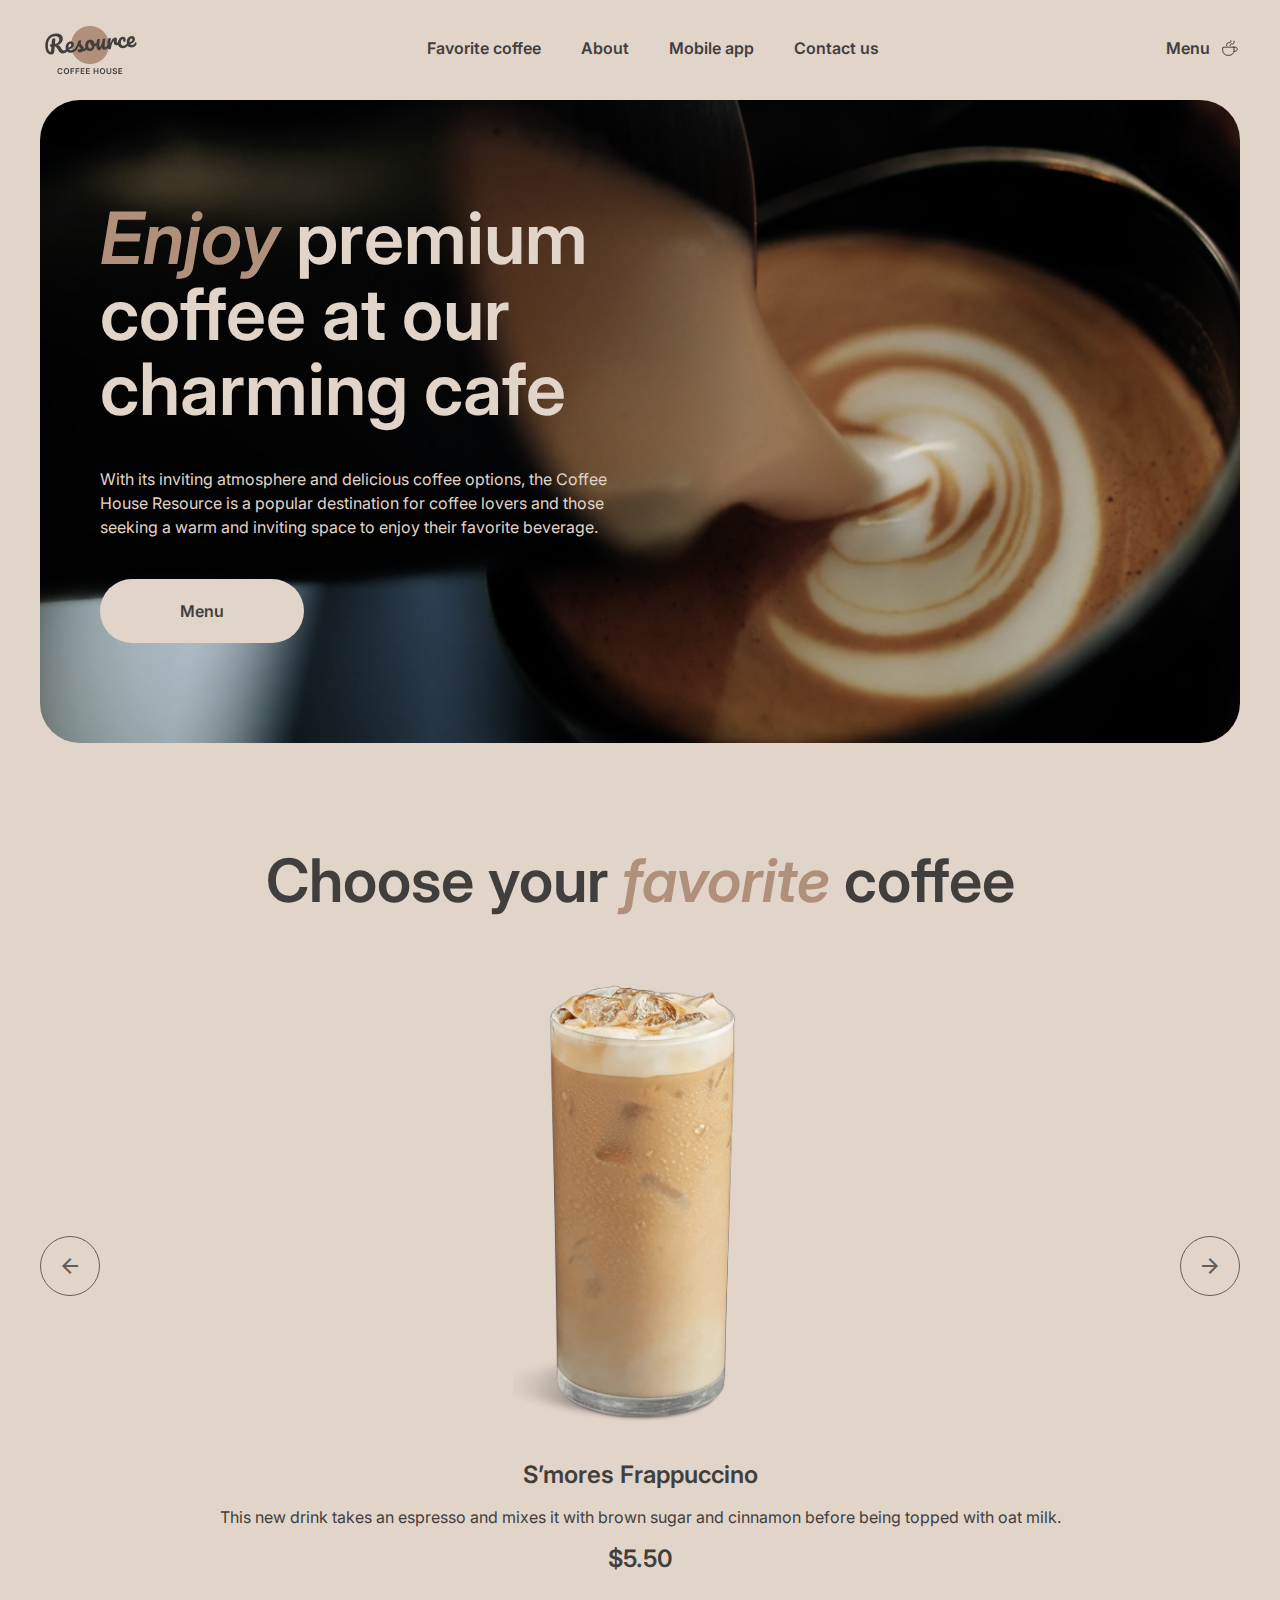
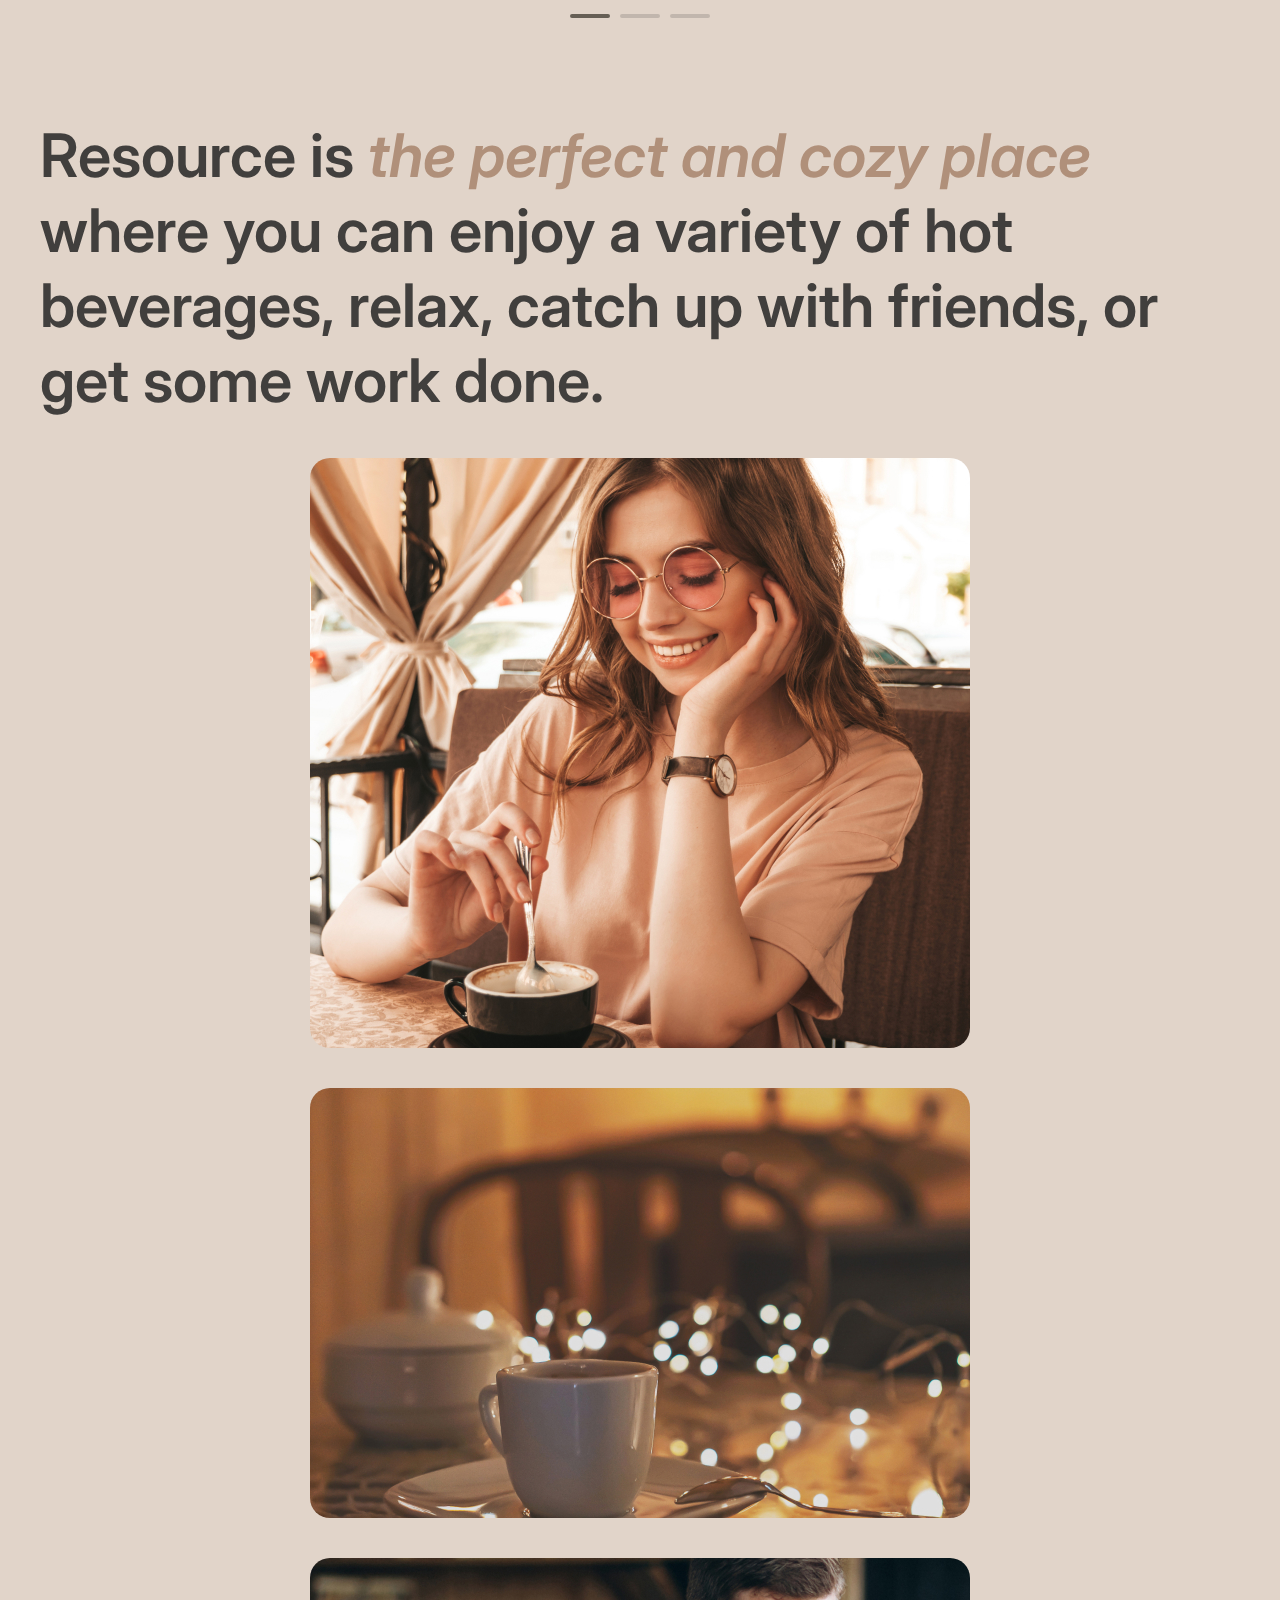
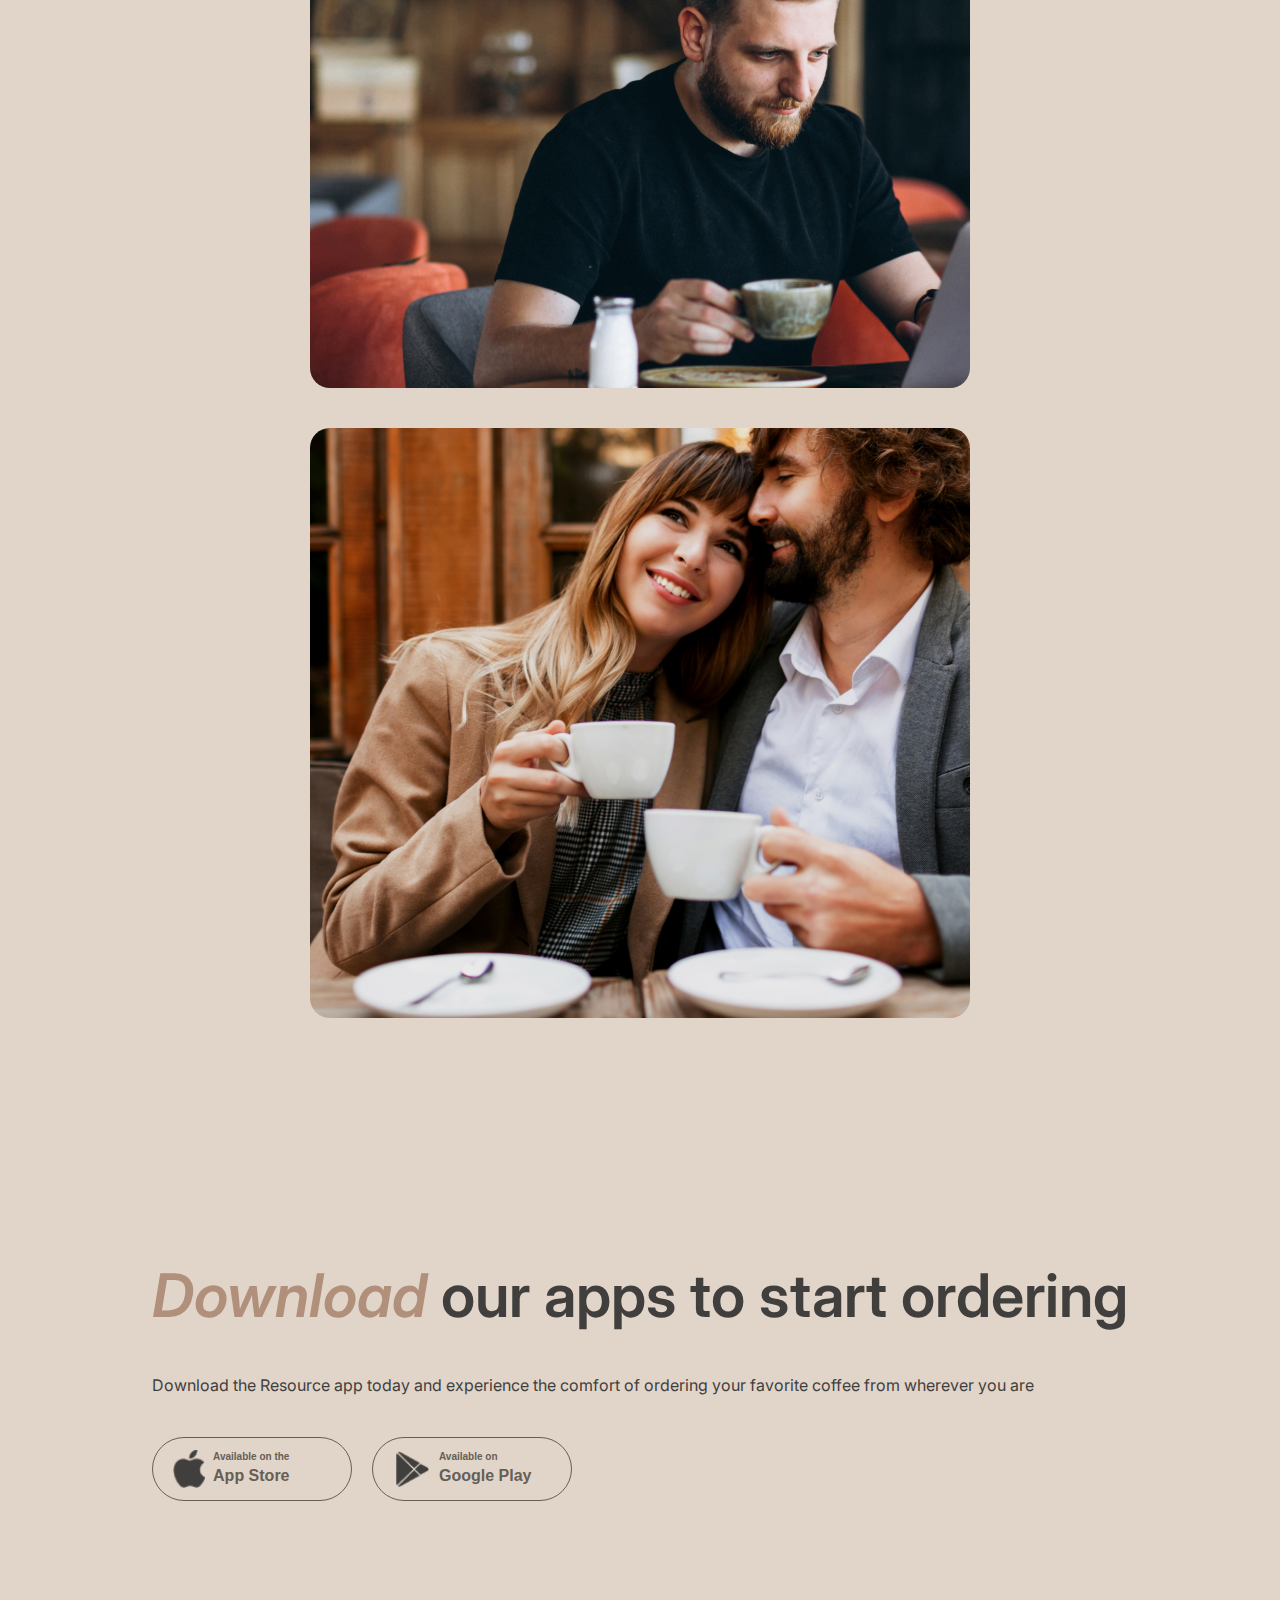
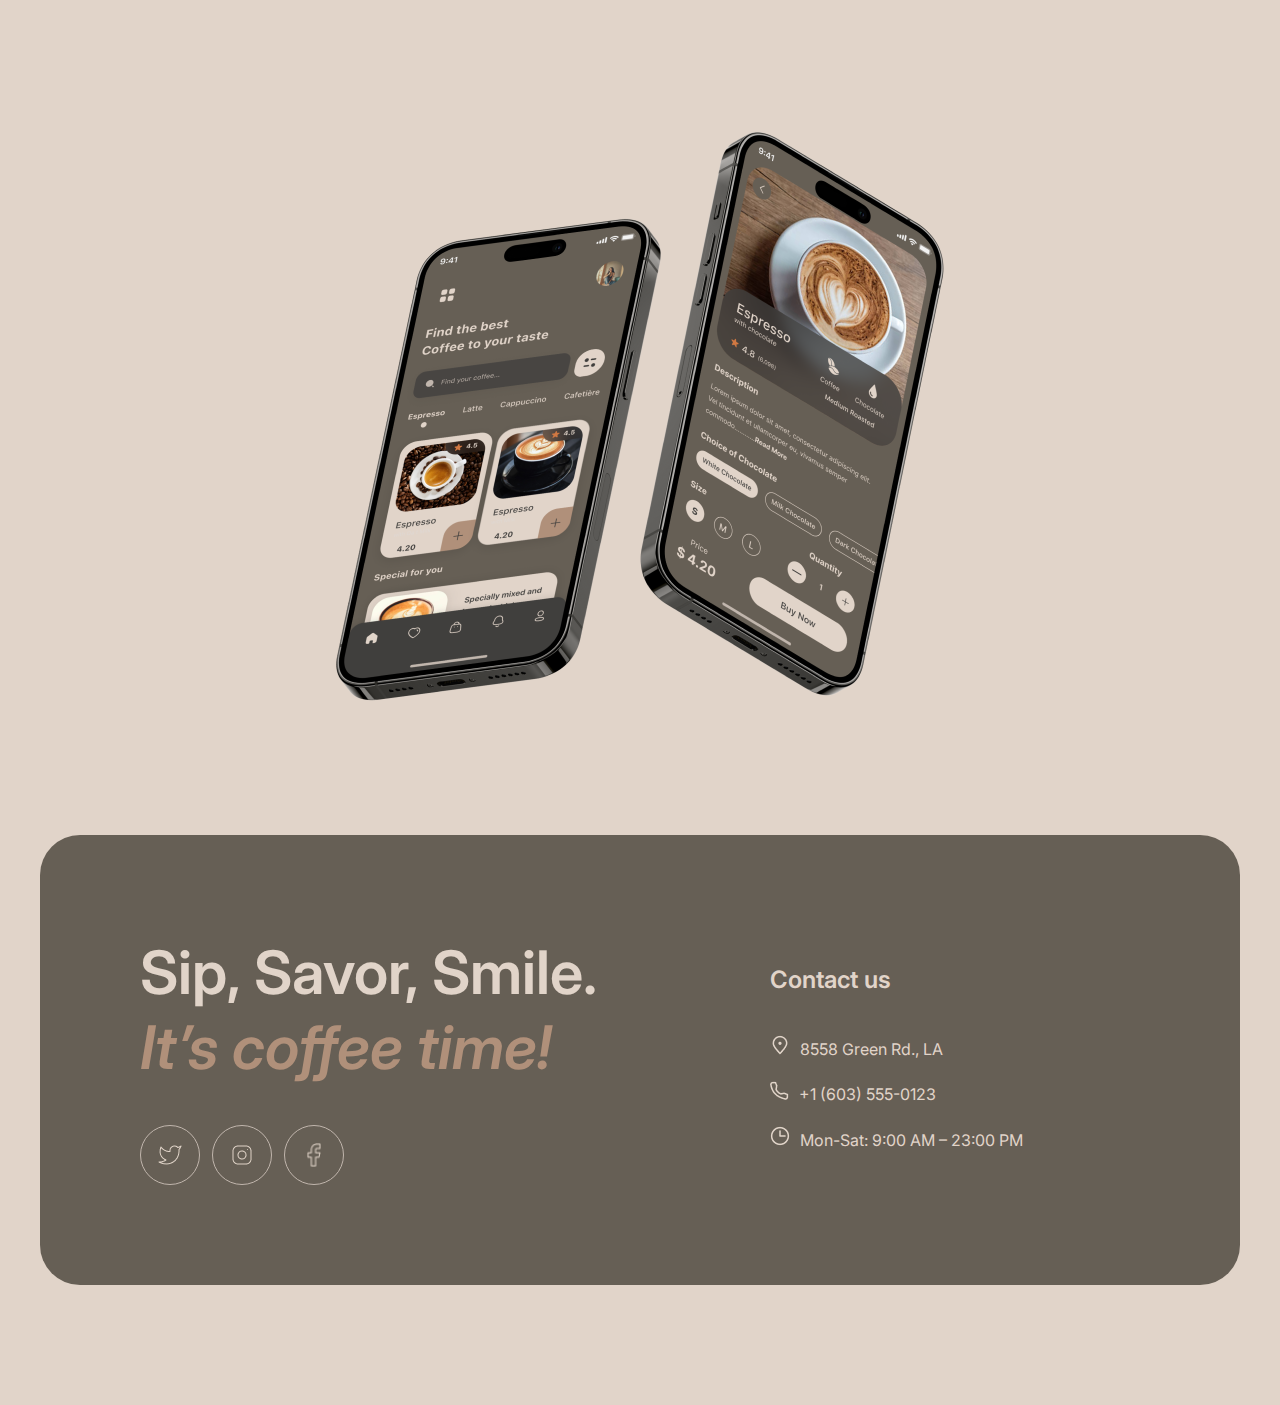
==== coffee-house/index.html @ c2272831 "refactor: structure refactored" ====
<!DOCTYPE html>
<html lang="en">
  <head>
    <meta charset="utf-8" />
    <meta content="width=device-width, initial-scale=1.0" name="viewport" />
    <meta content="IE=edge" http-equiv="X-UA-Compatible" />

    <title>Coffee House</title>
    <meta name="Coffee House" content="Coffee House" />
    <link rel="preconnect" href="https://fonts.googleapis.com" />
    <link rel="preconnect" href="https://fonts.gstatic.com" crossorigin />
    <link
      href="https://fonts.googleapis.com/css2?family=Inter:wght@400;600&display=swap"
      rel="stylesheet"
    />
    <link
      rel="stylesheet"
      href="https://fonts.googleapis.com/css2?family=Material+Symbols+Outlined:opsz,wght,FILL,GRAD@24,400,0,0"
    />

    <link rel="icon" type="image/x-icon" href="favicon.ico" />

    <link href="styles.css" rel="stylesheet" />
  </head>

  <body>
    <div class="container">
      <div class="flex-center nav-bar">
        <h1 class="invisible">Coffee House</h1>
        <a href="index.html">
          <img class="logo" src="assets/icons/logo.png" alt="logo" />
        </a>
        <nav class="flex nav-bar-menu menu-container">
          <ul class="flex-center gap-40 menu-items">
            <li class="menu-item"><a href="#slider">Favorite coffee</a></li>
            <li class="menu-item"><a href="#about">About</a></li>
            <li class="menu-item"><a href="#mobile">Mobile app</a></li>
            <li class="menu-item"><a href="#contact">Contact us</a></li>
          </ul>
          <a href="menu.html" class="burger-menu-link">
            <span class="flex-center gap-10">
              Menu
              <img
                class="icon"
                src="assets/icons/coffee-cup.svg"
                alt="coffee-cup"
              />
            </span>
          </a>
        </nav>
        <img
          class="burger-menu-button"
          src="assets/icons/menu-burger.png"
          alt="burger-menu-pic"
        />
      </div>
      <header>
        <div class="head-banner">
          <img class="banner-img" src="assets/pics/img-hero.jpg" alt="banner" />
          <div class="banner-desc">
            <h2 class="light-color">
              <span class="accent-txt">Enjoy</span> premium coffee at our
              charming cafe
            </h2>
            <p class="medium-txt margin-40 light-color">
              With its inviting atmosphere and delicious coffee options, the
              Coffee House Resource is a popular destination for coffee lovers
              and those seeking a warm and inviting space to enjoy their
              favorite beverage.
            </p>
            <a
              href="menu.html"
              class="button-primary bg-fill-light banner-button"
            >
              <span class="flex-center gap-10">
                Menu
                <img
                  class="icon"
                  src="assets/icons/coffee-cup.svg"
                  alt="coffee-cup"
                />
              </span>
            </a>
          </div>
        </div>
      </header>
      <main class="margin-100">
        <article id="slider" class="slider-container center">
          <h3>Choose your <span class="accent-txt">favorite</span> coffee</h3>
          <div class="flex-center slider margin-40">
            <button class="flex-center slider-button button-secondary">
              <span class="material-symbols-outlined"> arrow_back </span>
            </button>
            <div class="slider-content">
              <img
                class="slider-img"
                src="assets/pics/coffee-slider-1.png"
                alt="pic"
              />
              <h4 class="margin-15">S’mores Frappuccino</h4>
              <p class="medium-txt margin-15">
                This new drink takes an espresso and mixes it with brown sugar
                and cinnamon before being topped with oat milk.
              </p>
              <h4 class="price">$5.50</h4>
            </div>
            <button class="flex-center slider-button button-secondary">
              <span class="material-symbols-outlined"> arrow_forward </span>
            </button>
          </div>
          <div class="flex-center slider-controls gap-10">
            <p class="slider-control"></p>
            <p class="slider-control"></p>
            <p class="slider-control"></p>
          </div>
        </article>
        <article id="about" class="about-container margin-100">
          <h3 class="margin-40">
            Resource is
            <span class="accent-txt">the perfect and cozy place</span> where you
            can enjoy a variety of hot beverages, relax, catch up with friends,
            or get some work done.
          </h3>
          <ul class="flex grid-container gap-40">
            <li class="grid-item">
              <img src="assets/pics/about-1.jpg" alt="pic" />
            </li>
            <li class="grid-item">
              <img src="assets/pics/about-2.jpg" alt="pic" />
            </li>
            <li class="grid-item">
              <img src="assets/pics/about-3.jpg" alt="pic" />
            </li>
            <li class="grid-item">
              <img src="assets/pics/about-4.jpg" alt="pic" />
            </li>
          </ul>
        </article>
        <article
          id="mobile"
          class="flex-wrap mobile-presentation margin-100 gap-100"
        >
          <div class="mobile-desc margin-100">
            <h3 class="margin-40">
              <span class="accent-txt">Download</span> our apps to start
              ordering
            </h3>
            <p class="medium-txt margin-40">
              Download the Resource app today and experience the comfort of
              ordering your favorite coffee from wherever you are
            </p>
            <div class="flex store-button-container gap-20">
              <button class="flex store-button button-secondary gap-8">
                <img src="assets/icons/app-icon.png" alt="app-icon" />
                <img
                  class="hover"
                  src="assets/icons/app-icon-hover.png"
                  alt="app-icon"
                />
                <span class="button-desc left">
                  <span class="caption-txt">Available on the</span>
                  <span>App Store</span>
                </span>
              </button>
              <button class="flex store-button button-secondary gap-8">
                <img src="assets/icons/gp-icon.png" alt="gp-icon" />
                <img
                  class="hover"
                  src="assets/icons/gp-icon-hover.png"
                  alt="gp-icon"
                />
                <span class="button-desc left">
                  <span class="caption-txt">Available on</span>
                  <span>Google Play</span>
                </span>
              </button>
            </div>
          </div>
          <div class="mobile-img">
            <img src="assets/pics/mobile-screens.png" alt="mobile-screens" />
          </div>
        </article>
      </main>
      <footer
        class="footer flex-wrap bg-fill-dark light-color margin-100 gap-100"
      >
        <article id="contact" class="contacts-heading">
          <h3 class="light-color">
            Sip, Savor, Smile.
            <span class="accent-txt">It’s coffee time! </span>
          </h3>
          <div class="flex social-button-container margin-40 gap-12">
            <button class="flex-center social-button">
              <img src="assets/icons/tweet.png" alt="tweet-pic" />
              <img
                class="hover"
                src="assets/icons/tweet-hover.png"
                alt="tweet-pic"
              />
            </button>
            <button class="flex-center social-button">
              <img src="assets/icons/instagram.png" alt="inst-pic" />
              <img
                class="hover"
                src="assets/icons/instagram-hover.png"
                alt="inst-pic"
              />
            </button>
            <button class="flex-center social-button">
              <img src="assets/icons/fb.png" alt="fb-pic" />
              <img class="hover" src="assets/icons/fb-hover.png" alt="fb-pic" />
            </button>
          </div>
        </article>
        <div class="contacts-desc">
          <h4 class="margin-30">Contact us</h4>

          <ul class="margin-40">
            <li class="flex margin-20 gap-10">
              <img src="assets/icons/location.png" alt="loc-icon" />
              <a
                class="medium-txt"
                href="https://www.google.com/maps/search/8558+Green+Rd.,+LA"
                target="_blank"
                >8558 Green Rd., LA
              </a>
            </li>

            <li class="flex margin-20 gap-10">
              <img src="assets/icons/path.png" alt="phone-icon" />
              <a class="medium-txt" href="tel:1(603)555-0123"
                >+1 (603) 555-0123
              </a>
            </li>

            <li class="flex margin-20 gap-10">
              <img src="assets/icons/clock.png" alt="clock-icon" />
              <a class="medium-txt">Mon-Sat: 9:00 AM – 23:00 PM </a>
            </li>
          </ul>
        </div>
      </footer>
    </div>
  </body>
</html>
---- coffee-house/styles.css ----
:root {
  /* COLOR VARIABLES */
  --text-dark-color: rgb(65, 63, 61);
  --text-light-color: rgb(225, 212, 201);
  --text-accent-color: rgb(176, 144, 122);

  --bg-body-color: rgb(225, 212, 201);
  --bg-container-color: rgb(102, 95, 85);
  --bg-backdrop-color: rgb(103, 101, 100);

  --border-light-color: rgb(193, 182, 173);
  --border-dark-color: rgb(102, 95, 85);
}

/* FORMAT CLASSES */

.margin-100 {
  margin: 100px 0;
}

.margin-15 {
  margin: 15px 0;
}

.margin-20 {
  margin: 20px 0;
}

.margin-30 {
  margin: 30px 0;
}

.margin-40 {
  margin: 40px 0;
}

.gap-8 {
  gap: 8px;
}

.gap-10 {
  gap: 10px;
}

.gap-12 {
  gap: 12px;
}

.gap-20 {
  gap: 20px;
}

.gap-40 {
  gap: 40px;
}

.gap-100 {
  gap: 100px;
}

.center {
  text-align: center;
  justify-content: center;
}

.left {
  text-align: left;
}

.accent-txt {
  font-style: italic;
  color: var(--text-accent-color);
}

.medium-txt {
  font-size: 16px;
  font-weight: 400;
  line-height: 150%;
}

.caption-txt {
  font-size: 10px;
  font-weight: 600;
  line-height: 140%;
}

.light-color {
  color: var(--text-light-color);
}

.dark-color {
  color: var(--text-dark-color);
}

.bg-fill-light {
  background: var(--bg-body-color);
}

.bg-fill-dark {
  background: var(--bg-container-color);
}

.button-primary {
  padding: 1.25rem 5rem;
  border-radius: 100px;
}

.button-secondary {
  color: var(--border-dark-color);
  border: 1px solid var(--border-dark-color);
  border-radius: 100px;
}

.button-secondary:hover {
  cursor: pointer;
  color: var(--border-light-color);
  background: var(--border-dark-color);
}

.flex {
  display: flex;
}

.flex-center {
  display: flex;
  justify-content: center;
  align-items: center;
}

.flex-wrap {
  display: flex;
  flex-wrap: wrap;
}

.show {
  display: block;
}

.hide {
  display: none;
}

/* GENERAL STYLES */

* {
  box-sizing: border-box;
  padding: 0;
  margin: 0;
}

html,
body {
  width: 100%;
  height: 100vh;
  scroll-behavior: smooth;
}

body {
  font-family: "Inter", sans-serif;
  background: var(--bg-body-color);
  color: var(--text-dark-color);
  margin: 0 auto;
  max-width: 90rem;
}

h1.invisible {
  position: absolute;
  width: 0;
  height: 0;
  visibility: hidden;
}

h2 {
  font-size: 4.5rem;
  font-weight: 600;
  line-height: 105%;
}

h3 {
  font-size: 3.75rem;
  font-weight: 600;
  line-height: 125%;
}

h4 {
  font-size: 1.5rem;
  font-weight: 600;
  line-height: 125%;
}

li {
  display: inline-block;
  list-style: none;
}

a {
  text-decoration: none;
}

button {
  border: none;
  background: transparent;
}

a,
button {
  display: inline-block;
  font-size: 1rem;
  font-weight: 600;
  line-height: 150%;
  color: inherit;
  cursor: pointer;
}

.container {
  padding: 1.25rem 2.5rem;
}

.logo {
  object-fit: cover;
  object-position: 0 5px;
}

.nav-bar {
  position: relative;
  background: var(--bg-body-color);
  height: 55px;
  margin-bottom: 25px;
}

.nav-bar-menu,
.menu-items {
  flex-basis: 74.25rem;
}

.menu-item {
  font-size: 1rem;
  font-weight: 600;
  line-height: 150%;
}

.burger-menu-link {
  font-size: 1rem;
  font-weight: 600;
  line-height: 150%;
}

.burger-menu-button {
  display: none;
}

.nav-bar-menu a:hover,
.burger-menu-link span:hover,
.menu.burger-menu-link span {
  box-shadow: 0px 2px 0px 0px var(--text-dark-color);
}

.footer {
  padding: 6.25rem;
  padding-bottom: 3.75rem;
  border-radius: 40px;
}

.contacts-heading {
  width: 33.125rem;
}

.social-button {
  border: 1px solid var(--border-light-color);
  border-radius: 100px;
  height: 3.75rem;
  width: 3.75rem;
}

.social-button img {
  object-fit: contain;
  width: 1.5rem;
  height: 1.5rem;
}

.social-button:hover {
  background: var(--bg-body-color);
}

.social-button:hover img {
  display: none;
}

.social-button:hover .hover {
  display: block;
}

.contacts-desc li {
  align-items: baseline;
}

.contacts-desc li > a:hover {
  box-shadow: 0px 2px 0px 0px var(--text-light-color);
}

/* HOME */

.head-banner {
  position: relative;
  overflow: hidden;
  border-radius: 40px;
  max-height: 745px;
}

.head-banner .banner-img {
  position: absolute;
  z-index: -1;
  min-width: 100%;
}

.head-banner .banner-desc {
  max-width: 530px;
  margin: 100px;
}

.banner-desc p {
  overflow: hidden;
}

.banner-button {
  position: relative;
}

.icon {
  width: 20px;
  height: 20px;
}

.banner-button .icon {
  display: none;
}

.banner-button:hover .icon {
  position: absolute;
  right: 3.125rem;
  display: block;
}

.slider {
  justify-content: space-between;
}

.slider-control {
  width: 2.5rem;
  border: 2px solid var(--border-light-color);
  border-radius: 100px;
}

.slider-control:first-child {
  border: 2px solid var(--border-dark-color);
}

.slider-img {
  height: 483px;
}

.slider-button {
  height: 3.75rem;
  width: 3.75rem;
  flex-shrink: 0;
}

.arrow-left {
  transform: rotate(180deg);
}

.grid-container {
  flex-flow: row wrap;
  justify-content: center;
}
.grid-container .grid-item {
  border-radius: 20px;
  max-width: 41.25rem;
}
.grid-container .grid-item:nth-child(3n + 1) {
  max-height: 36.875rem;
}
.grid-container .grid-item:not(:nth-child(3n + 1)) {
  max-height: 26.875rem;
}

.grid-item {
  overflow: hidden;
}
.grid-item img {
  width: 100%;
  height: 100%;
  object-fit: cover;
  transform: scale(1.1);
}
.grid-item img:hover {
  object-fit: cover;
  transform: none;
  transition: ease-in-out 0.5s;
}

.mobile-presentation {
  justify-content: center;
}

.mobile-img {
  width: 39.375rem;
}

.mobile-img img {
  max-width: 100%;
  max-height: 100%;
}

.store-button-container {
  flex-wrap: wrap;
  justify-content: flex-start;
}

.store-button {
  padding: 12px 20px;
  height: 64px;
  width: 200px;
}

.hover {
  display: none;
}

.store-button:hover {
  color: var(--border-light-color);
  background: var(--border-dark-color);
}

.store-button:hover img {
  display: none;
}

.store-button:hover img.hover {
  display: block;
}

.button-desc span {
  display: block;
}

/* MENU */

.tab-item {
  padding: 7px;
  padding-right: 18px;
  font-weight: 600;
  border: 1px solid var(--border-light-color);
}

input[type="radio"] {
  position: absolute;
  opacity: 0;
  padding: 8px;
  padding-right: 18px;
  font-weight: 600;
  border: 1px solid var(--border-light-color);
}

.tab-item:focus-within,
input[type="radio"]:checked + label {
  color: var(--border-light-color);
  background: var(--border-dark-color);
}

.tab-item img {
  object-fit: scale-down;
  width: 30px;
  height: 30px;
  border-radius: 100px;
  background: var(--border-light-color);
}

.grid-menu-item {
  position: relative;
  height: 506px;
  width: 310px;
  border-radius: 40px;
  border: 1px solid var(--border-light-color);
}

.grid-menu-container {
  flex-wrap: wrap;
}

.grid-menu-container .grid-item {
  border-radius: 40px;
  height: 310px;
}

.grid-menu-item img {
  height: 100%;
}

.grid-item-desc {
  flex-direction: column;
  padding: 0 20px;
}

.grid-item-desc h3 {
  overflow: hidden;
  text-overflow: ellipsis;
  white-space: nowrap;
}

.grid-menu-item .cut {
  height: 72px;
  overflow: hidden;
}

.bttn-refresh {
  display: none;
}

/* MEDIA QUERIES */

@media screen and (min-width: 1440px) {
  h3.center {
    min-width: 800px;
    margin: 0 auto;
  }

  h4 {
    font-size: 1.5rem;
  }

  .container {
    max-width: 1440px;
  }

  .slider {
    min-height: 640px;
  }

  .slider-content {
    flex-basis: 480px;
  }

  .grid-container {
    flex-flow: column wrap;
    height: 1060px;
  }
  .mobile-presentation {
    justify-content: space-between;
  }

  .mobile-desc {
    max-width: 39.375rem;
    padding-top: 5px;
  }
}

@media screen and (max-width: 1439px) {
  .container {
    max-width: 1439px;
    padding: 20px 40px;
  }

  .head-banner .banner-desc {
    max-width: 530px;
    margin: 100px 60px;
  }
}

@media screen and (max-width: 768px) {
  .container {
    max-width: 768px;
    padding: 20px 40px;
  }

  .burger-menu-button {
    display: block;
  }

  .nav-bar {
    justify-content: space-between;
  }

  .nav-bar-menu {
    background: var(--bg-body-color);
    position: absolute;
    top: 80px;
    padding: 60px 0;
    justify-content: flex-start;
    flex-direction: column;
    min-width: 100%;
    z-index: 3;
    gap: 100px;
  }

  .nav-bar-menu .menu-items {
    gap: 60px;
    flex-basis: content;
    flex-direction: column;
  }

  .menu-items .menu-item a,
  .burger-menu-link {
    font-size: 2rem;
    line-height: 40px;
  }

  .burger-menu-link .icon {
    width: 40px;
    height: 40px;
  }

  .burger-menu-link {
    flex-basis: 20vh;
  }

  .head-banner .banner-img {
    object-position: -285px;
  }

  .banner-button {
    max-width: 200px;
  }

  .banner-button .icon {
    display: block;
  }

  .slider-content {
    max-width: 480px;
  }

  .grid-container {
    max-height: 1220px;
    overflow: hidden;
  }

  .grid-container .grid-item {
    border-radius: 20px;
    min-height: 590px;
    min-width: 100%;
  }

  .grid-menu-container {
    padding: 0 10px;
    max-height: 1052px;
    overflow: hidden;
  }

  .bttn-refresh {
    display: flex;
    margin: 40px auto;
  }

  .mobile-img {
    margin: 0 auto;
  }

  .mobile-img img {
    max-width: 100%;
    max-height: 100%;
  }

  .mobile-presentation {
    justify-content: left;
  }

  .mobile-desc {
    margin: 0 auto;
    width: 100%;
  }

  .mobile-desc h3 {
    margin: 0;
  }

  .footer {
    padding: 100px 60px;
    gap: 25px;
  }

  .contacts-desc ul,
  .contacts-desc ul li:last-child {
    margin-bottom: 0;
  }
}

@media screen and (min-width: 381px) and (max-width: 767px) {
  h2 {
    font-size: calc(42px + (42 - 24) * ((100vw - 381px) / (767 - 381)));
  }

  h3 {
    font-size: calc(32px + (32 - 24) * ((100vw - 381px) / (767 - 381)));
  }

  .container {
    padding: 20px calc(16px + (40 - 16) * ((100vw - 381px) / (767 - 381)));
  }

  .head-banner .banner-desc {
    margin: 60px calc(20px + (40 - 16) * ((100vw - 381px) / (767 - 381)));
  }

  .slider {
    justify-content: center;
  }
  .slider .slider-button {
    display: none;
  }

  .banner-button.button-primary {
    padding: 1em 4em;
  }
  .banner-button:hover .icon {
    position: absolute;
    right: 2.5rem;
    display: block;
  }
}

@media screen and (max-width: 380px) {
  h2 {
    font-size: 2.625rem;
    font-weight: 600;
    line-height: 3rem;
  }

  h3 {
    font-size: 2rem;
    font-weight: 600;
    line-height: 2.5rem;
  }

  h4 {
    font-size: 1.5rem;
    font-weight: 600;
    line-height: 1.875rem;
  }
  .container {
    max-width: 380px;
    width: 380px;
    padding: 20px 16px;
  }

  .head-banner .banner-desc {
    margin: 60px 16px;
  }

  .banner-button.button-primary {
    padding: 1.25rem 5rem;
  }

  .tab-item {
    padding: 8px;
    padding-right: 16px;
  }

  .tab-container {
    gap: 8px;
  }

  .slider {
    justify-content: center;
  }
  .slider-img {
    height: 348px;
  }
  .slider .slider-button {
    display: none;
  }

  .grid-menu-container {
    padding: 0 10px;

    max-height: 2144px;
    overflow: hidden;
  }

  .grid-container .grid-item {
    flex-direction: column;
    min-height: 590px;
  }

  .mobile-desc {
    margin: 0 auto;
    width: 348px;
  }

  .mobile-img {
    width: 348px;
  }

  .mobile-img img {
    max-width: 100%;
    max-height: 100%;
  }

  .mobile-presentation {
    gap: 40px;
    margin: 0;
  }

  .mobile-desc {
    padding-top: 0;
    margin: 0;
  }

  .mobile-desc h3 {
    margin: 0;
  }

  .footer {
    padding: 60px 16px;
    gap: 0;
  }

  .contacts-desc h4 {
    margin: 0;
  }

  .contacts-desc ul {
    margin-top: 35px;
  }

  .contacts-desc ul,
  .contacts-desc ul li:last-child {
    margin-bottom: 0;
  }
}
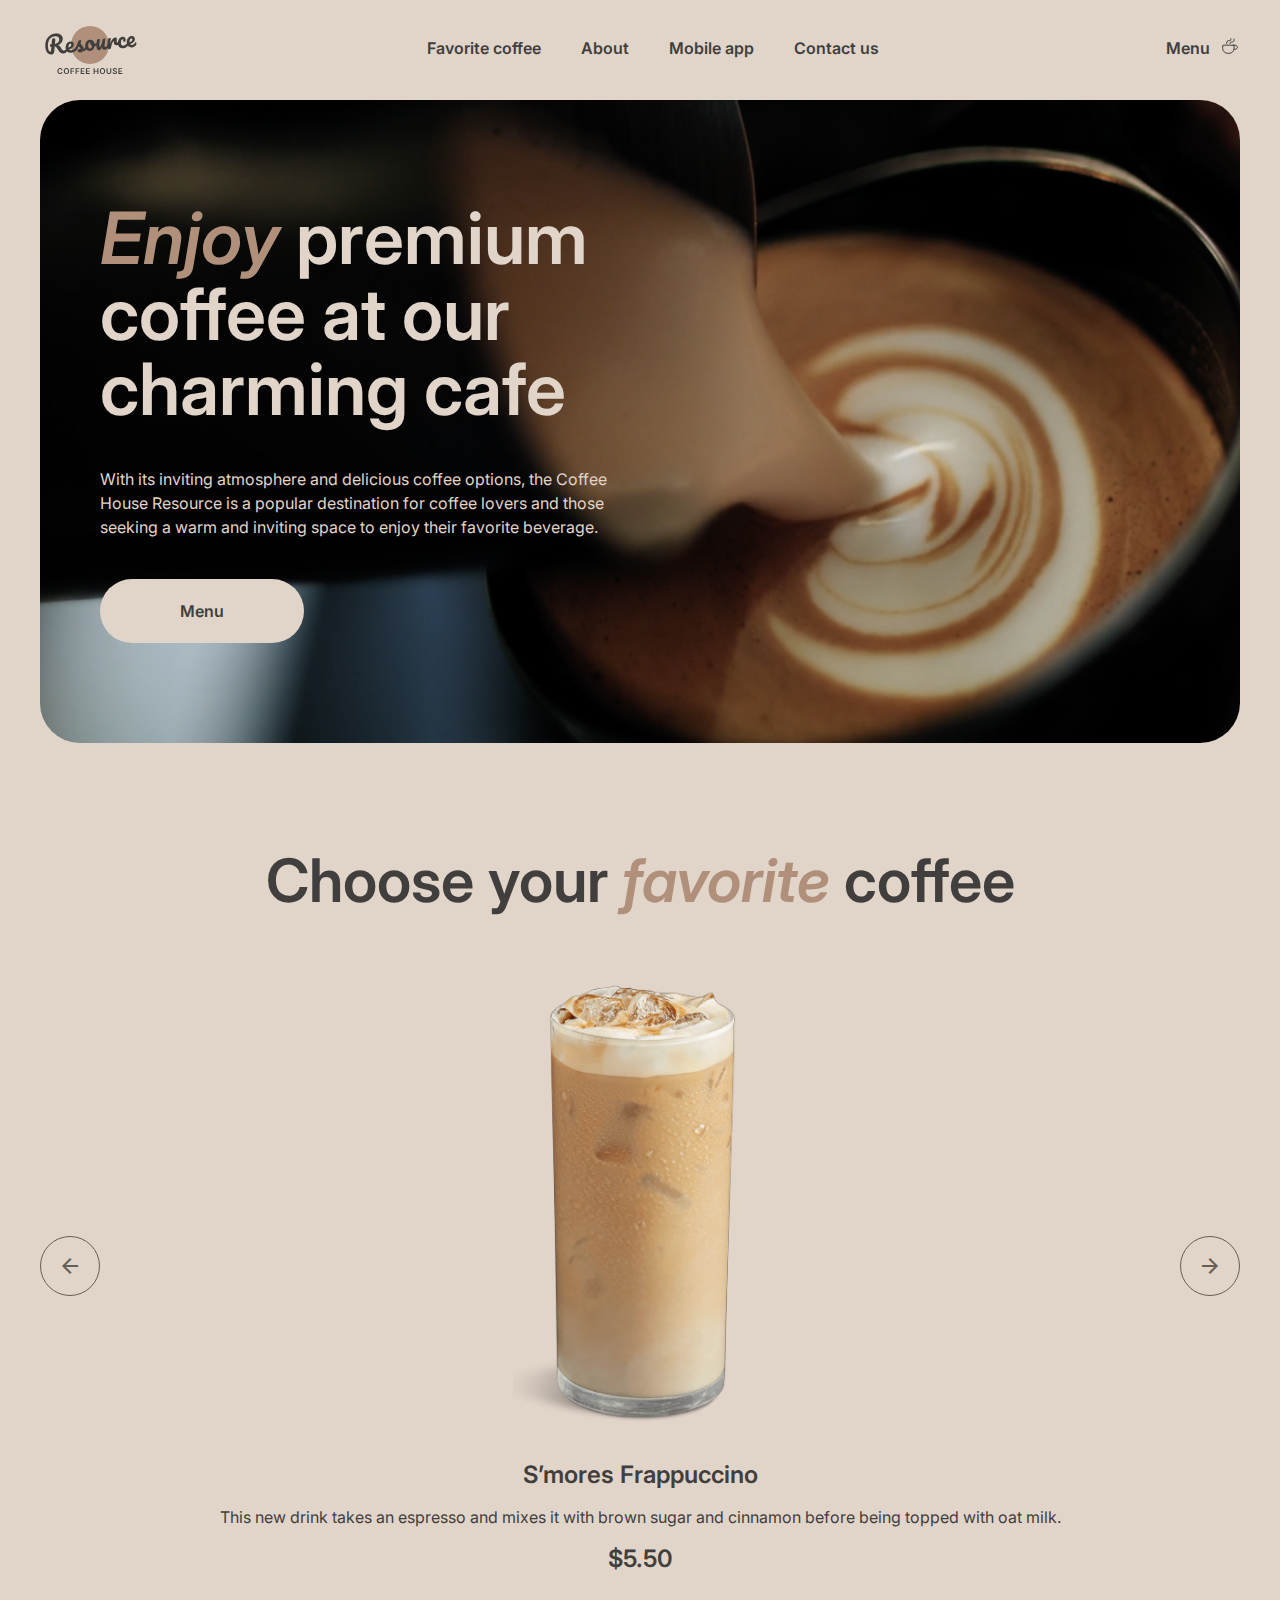
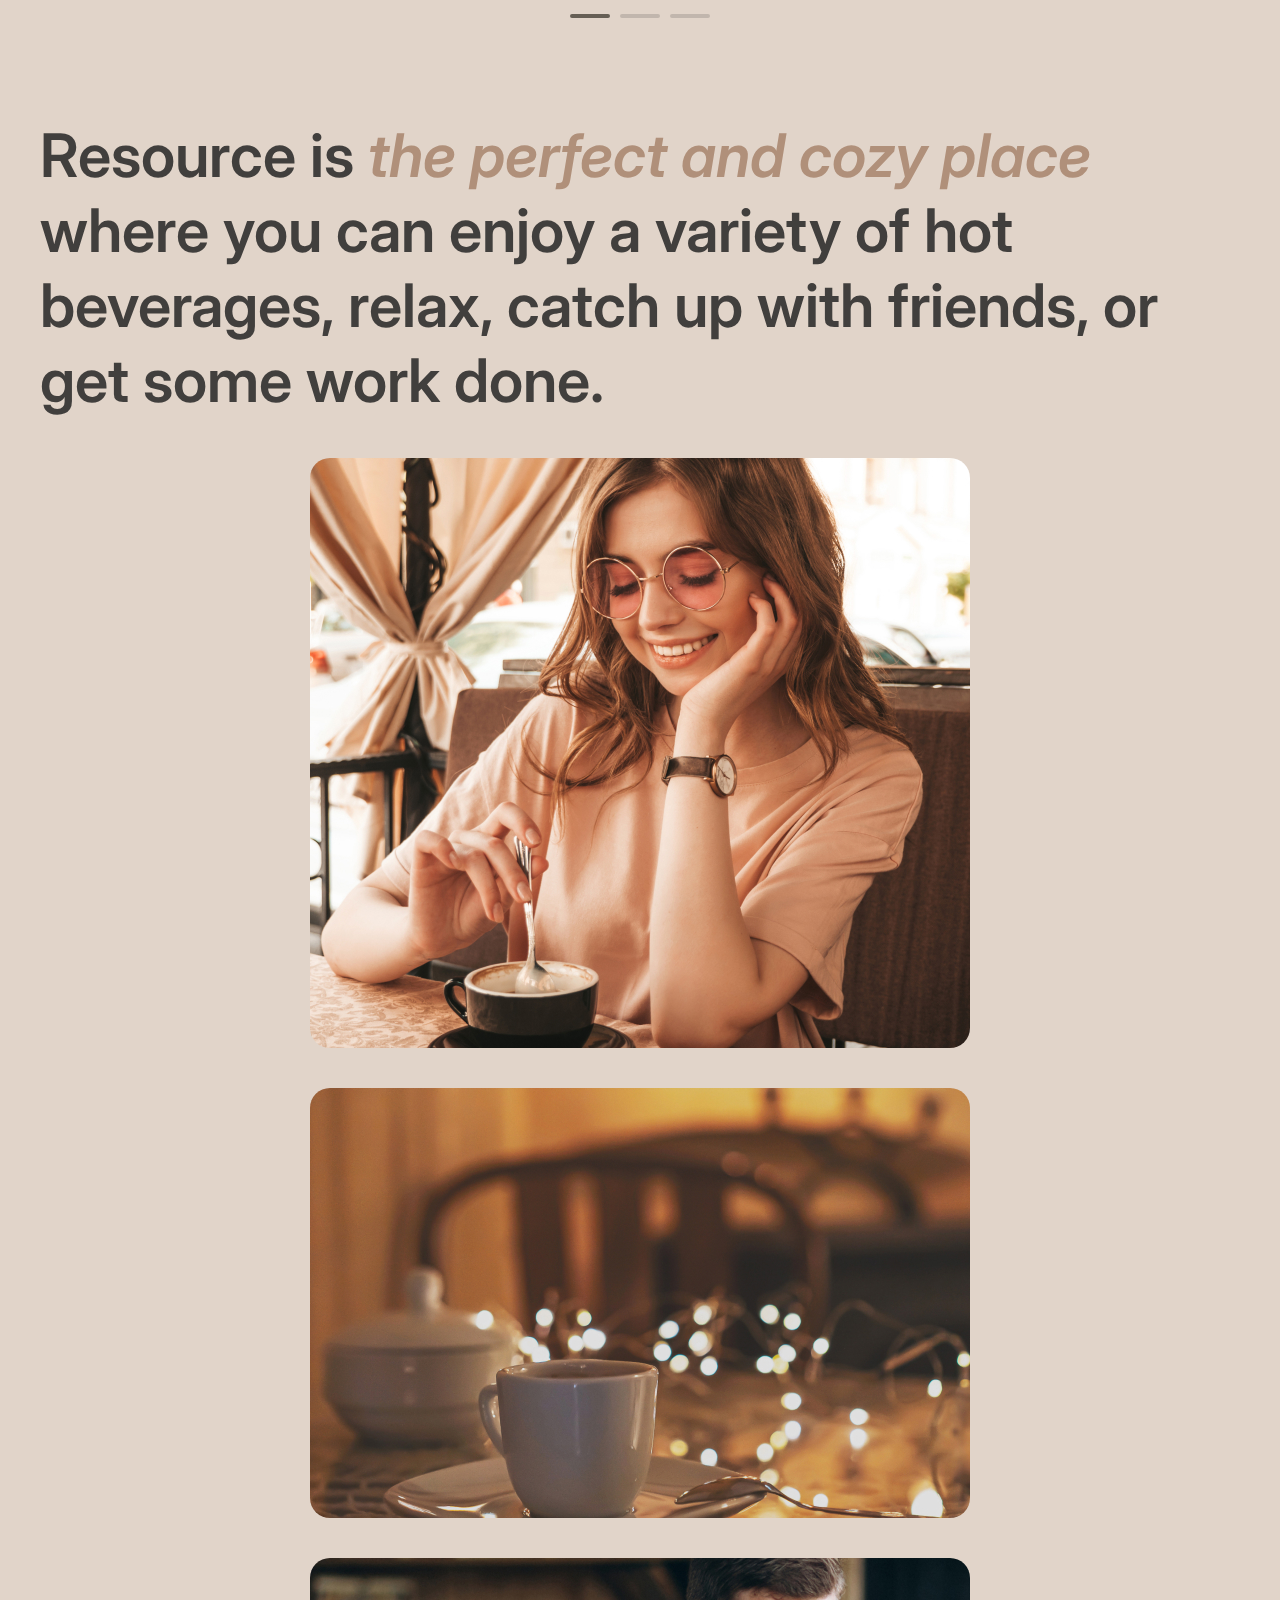
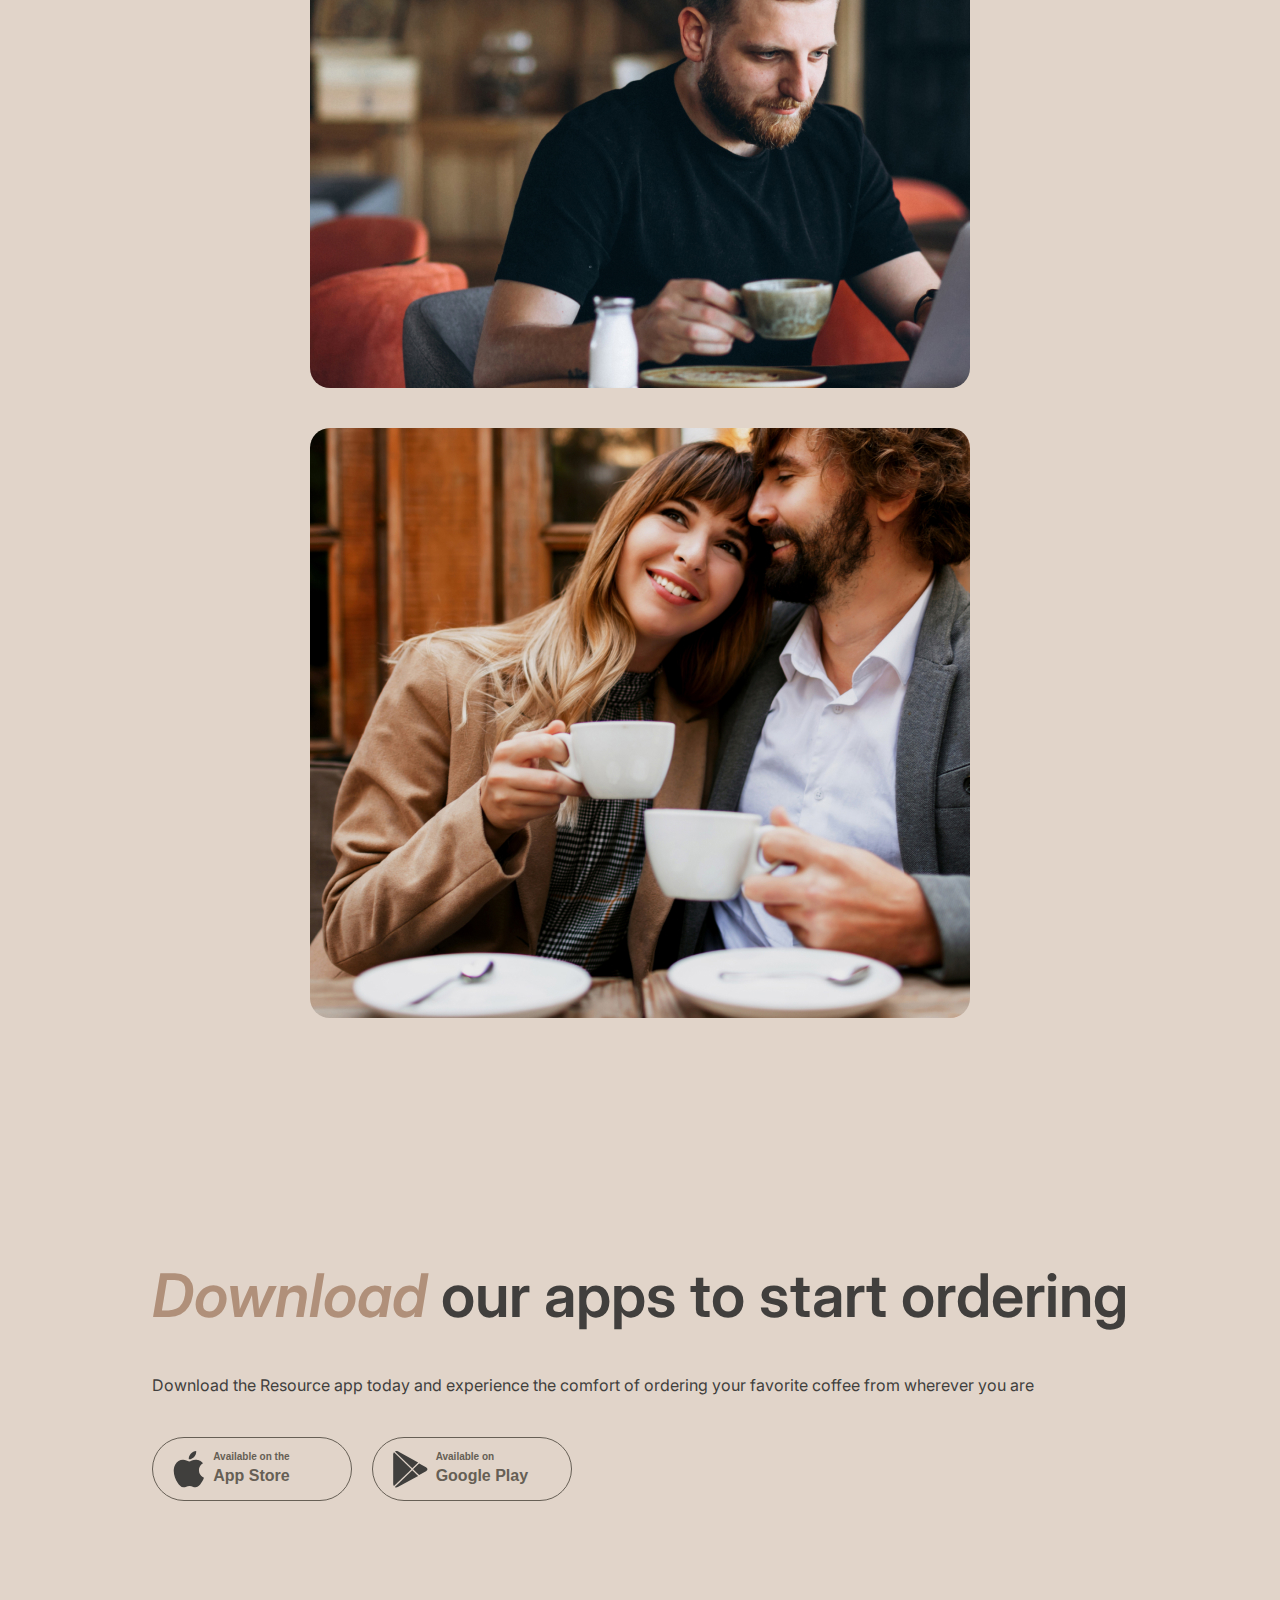
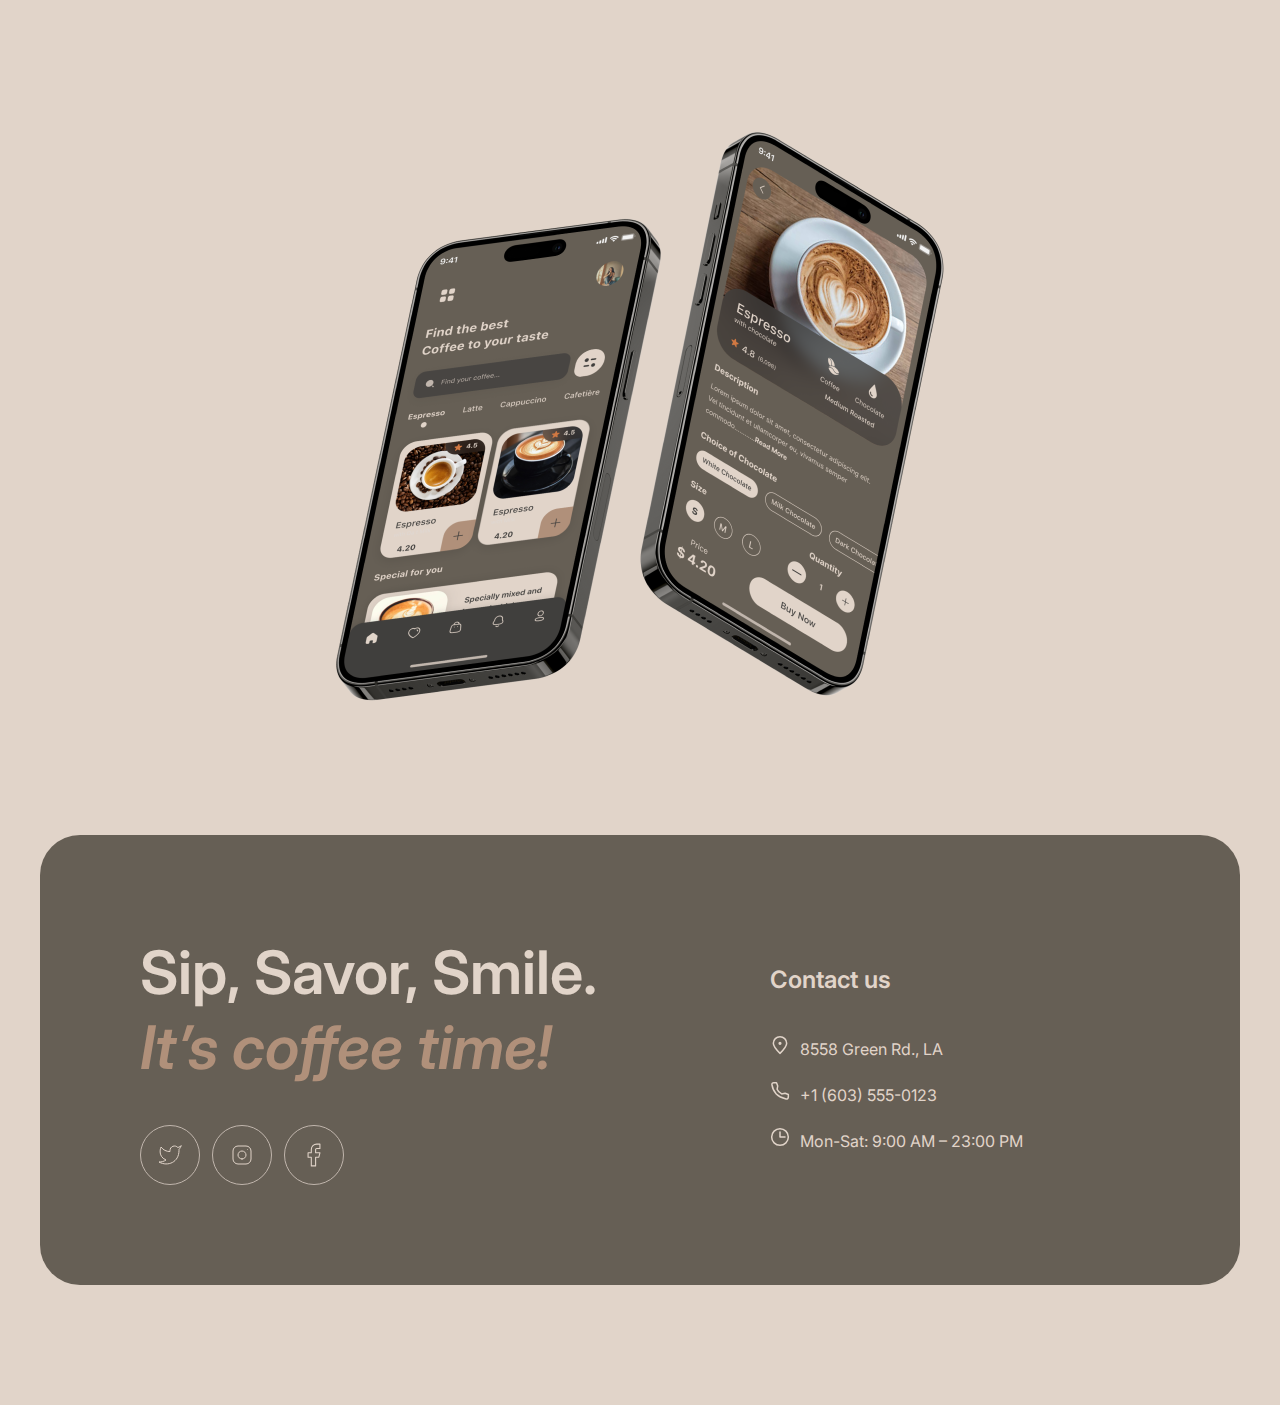
==== commit 4ae9942a: "feat: added menu shifted right" ====
--- a/coffee-house/index.html
+++ b/coffee-house/index.html
@@ -28,7 +28,7 @@
       <div class="flex-center nav-bar">
         <h1 class="invisible">Coffee House</h1>
         <a href="index.html">
-          <img class="logo" src="assets/icons/logo.png" alt="logo" />
+          <img class="logo" src="assets/icons/logo.svg" alt="logo" />
         </a>
         <nav class="flex nav-bar-menu menu-container">
           <ul class="flex-center gap-40 menu-items">
@@ -37,20 +37,20 @@
             <li class="menu-item"><a href="#mobile">Mobile app</a></li>
             <li class="menu-item"><a href="#contact">Contact us</a></li>
           </ul>
-          <a href="menu.html" class="burger-menu-link">
-            <span class="flex-center gap-10">
-              Menu
+          <div class="flex-center burger-menu-link">
+            <a class="flex gap-10" href="menu.html">
+              <span>Menu</span>
               <img
                 class="icon"
                 src="assets/icons/coffee-cup.svg"
                 alt="coffee-cup"
               />
-            </span>
-          </a>
+            </a>
+          </div>
         </nav>
         <img
           class="burger-menu-button"
-          src="assets/icons/menu-burger.png"
+          src="assets/icons/button-icon-burger.svg"
           alt="burger-menu-pic"
         />
       </div>
@@ -151,24 +151,16 @@
             </p>
             <div class="flex store-button-container gap-20">
               <button class="flex store-button button-secondary gap-8">
-                <img src="assets/icons/app-icon.png" alt="app-icon" />
-                <img
-                  class="hover"
-                  src="assets/icons/app-icon-hover.png"
-                  alt="app-icon"
-                />
+                <img src="assets/icons/app-icon.svg" alt="app-icon" />
+
                 <span class="button-desc left">
                   <span class="caption-txt">Available on the</span>
                   <span>App Store</span>
                 </span>
               </button>
               <button class="flex store-button button-secondary gap-8">
-                <img src="assets/icons/gp-icon.png" alt="gp-icon" />
-                <img
-                  class="hover"
-                  src="assets/icons/gp-icon-hover.png"
-                  alt="gp-icon"
-                />
+                <img src="assets/icons/gp-icon.svg" alt="gp-icon" />
+
                 <span class="button-desc left">
                   <span class="caption-txt">Available on</span>
                   <span>Google Play</span>
@@ -191,24 +183,13 @@
           </h3>
           <div class="flex social-button-container margin-40 gap-12">
             <button class="flex-center social-button">
-              <img src="assets/icons/tweet.png" alt="tweet-pic" />
-              <img
-                class="hover"
-                src="assets/icons/tweet-hover.png"
-                alt="tweet-pic"
-              />
+              <img src="assets/icons/tweet.svg" alt="tweet-pic" />
             </button>
             <button class="flex-center social-button">
-              <img src="assets/icons/instagram.png" alt="inst-pic" />
-              <img
-                class="hover"
-                src="assets/icons/instagram-hover.png"
-                alt="inst-pic"
-              />
+              <img src="assets/icons/instagram.svg" alt="inst-pic" />
             </button>
             <button class="flex-center social-button">
-              <img src="assets/icons/fb.png" alt="fb-pic" />
-              <img class="hover" src="assets/icons/fb-hover.png" alt="fb-pic" />
+              <img src="assets/icons/fb.svg" alt="fb-pic" />
             </button>
           </div>
         </article>
@@ -217,7 +198,7 @@
 
           <ul class="margin-40">
             <li class="flex margin-20 gap-10">
-              <img src="assets/icons/location.png" alt="loc-icon" />
+              <img src="assets/icons/location.svg" alt="loc-icon" />
               <a
                 class="medium-txt"
                 href="https://www.google.com/maps/search/8558+Green+Rd.,+LA"
@@ -227,19 +208,20 @@
             </li>
 
             <li class="flex margin-20 gap-10">
-              <img src="assets/icons/path.png" alt="phone-icon" />
+              <img src="assets/icons/phone-icon.svg" alt="phone-icon" />
               <a class="medium-txt" href="tel:1(603)555-0123"
                 >+1 (603) 555-0123
               </a>
             </li>
 
             <li class="flex margin-20 gap-10">
-              <img src="assets/icons/clock.png" alt="clock-icon" />
+              <img src="assets/icons/clock.svg" alt="clock-icon" />
               <a class="medium-txt">Mon-Sat: 9:00 AM – 23:00 PM </a>
             </li>
           </ul>
         </div>
       </footer>
     </div>
+    <script src="main.js"></script>
   </body>
 </html>
--- a/coffee-house/styles.css
+++ b/coffee-house/styles.css
@@ -12,6 +12,12 @@
   --border-dark-color: rgb(102, 95, 85);
 }
 
+/* DINAMIC CLASSES */
+
+.show {
+  display: block;
+}
+
 /* FORMAT CLASSES */
 
 .margin-100 {
@@ -106,15 +112,10 @@
 }
 
 .button-secondary {
+  cursor: pointer;
   color: var(--border-dark-color);
   border: 1px solid var(--border-dark-color);
   border-radius: 100px;
-}
-
-.button-secondary:hover {
-  cursor: pointer;
-  color: var(--border-light-color);
-  background: var(--border-dark-color);
 }
 
 .flex {
@@ -130,14 +131,6 @@
 .flex-wrap {
   display: flex;
   flex-wrap: wrap;
-}
-
-.show {
-  display: block;
-}
-
-.hide {
-  display: none;
 }
 
 /* GENERAL STYLES */
@@ -249,12 +242,6 @@
   display: none;
 }
 
-.nav-bar-menu a:hover,
-.burger-menu-link span:hover,
-.menu.burger-menu-link span {
-  box-shadow: 0px 2px 0px 0px var(--text-dark-color);
-}
-
 .footer {
   padding: 6.25rem;
   padding-bottom: 3.75rem;
@@ -262,7 +249,7 @@
 }
 
 .contacts-heading {
-  width: 33.125rem;
+  width: 530px;
 }
 
 .social-button {
@@ -278,24 +265,8 @@
   height: 1.5rem;
 }
 
-.social-button:hover {
-  background: var(--bg-body-color);
-}
-
-.social-button:hover img {
-  display: none;
-}
-
-.social-button:hover .hover {
-  display: block;
-}
-
 .contacts-desc li {
   align-items: baseline;
-}
-
-.contacts-desc li > a:hover {
-  box-shadow: 0px 2px 0px 0px var(--text-light-color);
 }
 
 /* HOME */
@@ -332,13 +303,8 @@
 }
 
 .banner-button .icon {
-  display: none;
-}
-
-.banner-button:hover .icon {
   position: absolute;
-  right: 3.125rem;
-  display: block;
+  opacity: 0;
 }
 
 .slider {
@@ -378,10 +344,10 @@
   max-width: 41.25rem;
 }
 .grid-container .grid-item:nth-child(3n + 1) {
-  max-height: 36.875rem;
+  max-height: 590px;
 }
 .grid-container .grid-item:not(:nth-child(3n + 1)) {
-  max-height: 26.875rem;
+  max-height: 430px;
 }
 
 .grid-item {
@@ -393,18 +359,13 @@
   object-fit: cover;
   transform: scale(1.1);
 }
-.grid-item img:hover {
-  object-fit: cover;
-  transform: none;
-  transition: ease-in-out 0.5s;
-}
 
 .mobile-presentation {
   justify-content: center;
 }
 
 .mobile-img {
-  width: 39.375rem;
+  width: 630px;
 }
 
 .mobile-img img {
@@ -421,23 +382,6 @@
   padding: 12px 20px;
   height: 64px;
   width: 200px;
-}
-
-.hover {
-  display: none;
-}
-
-.store-button:hover {
-  color: var(--border-light-color);
-  background: var(--border-dark-color);
-}
-
-.store-button:hover img {
-  display: none;
-}
-
-.store-button:hover img.hover {
-  display: block;
 }
 
 .button-desc span {
@@ -519,6 +463,57 @@
 
 /* MEDIA QUERIES */
 
+@media (hover: hover) {
+  .button-secondary:hover {
+    color: var(--border-light-color);
+    background: var(--border-dark-color);
+    transition: background 0.5s ease-in-out;
+  }
+
+  .banner-button:hover .icon {
+    position: absolute;
+    right: 50px;
+    opacity: 1;
+    transition: opacity 0.5s ease-in-out;
+  }
+
+  .contacts-desc li > a:hover {
+    box-shadow: 0px 2px 0px 0px var(--text-light-color);
+  }
+
+  .social-button:hover {
+    background: var(--bg-body-color);
+    transition: background 0.5s ease-in-out;
+  }
+
+  .social-button:hover img {
+    filter: invert(26%) sepia(7%) saturate(10%) hue-rotate(359deg)
+      brightness(90%) contrast(92%);
+  }
+
+  .nav-bar-menu a:hover,
+  .burger-menu-link a:hover {
+    box-shadow: 0px 2px 0px 0px var(--text-dark-color);
+    transition: box-shadow 0.5s ease-in-out;
+  }
+
+  .grid-item img:hover {
+    object-fit: cover;
+    transform: none;
+    transition: ease-in-out 0.5s;
+  }
+
+  .store-button:hover {
+    color: var(--border-light-color);
+    background: var(--border-dark-color);
+  }
+
+  .store-button:hover img {
+    filter: invert(94%) sepia(9%) saturate(435%) hue-rotate(332deg)
+      brightness(90%) contrast(96%);
+  }
+}
+
 @media screen and (min-width: 1440px) {
   h3.center {
     min-width: 800px;
@@ -550,8 +545,13 @@
   }
 
   .mobile-desc {
-    max-width: 39.375rem;
+    max-width: 630px;
     padding-top: 5px;
+  }
+
+  .menu.burger-menu-link {
+    box-shadow: 0px 2px 0px 0px var(--text-dark-color);
+    pointer-events: none;
   }
 }
 
@@ -565,12 +565,17 @@
     max-width: 530px;
     margin: 100px 60px;
   }
+  .menu.burger-menu-link {
+    box-shadow: 0px 2px 0px 0px var(--text-dark-color);
+    pointer-events: none;
+  }
 }
 
 @media screen and (max-width: 768px) {
   .container {
     max-width: 768px;
     padding: 20px 40px;
+    overflow-x: hidden;
   }
 
   .burger-menu-button {
@@ -593,6 +598,17 @@
     gap: 100px;
   }
 
+  .menu-container {
+    max-width: 100%;
+    transform: translateX(100%);
+    transition: transform 0.7s ease-out;
+  }
+
+  .menu-container.show {
+    display: flex;
+    transform: translateX(0);
+  }
+
   .nav-bar-menu .menu-items {
     gap: 60px;
     flex-basis: content;
@@ -600,7 +616,7 @@
   }
 
   .menu-items .menu-item a,
-  .burger-menu-link {
+  .burger-menu-link a {
     font-size: 2rem;
     line-height: 40px;
   }
@@ -772,7 +788,6 @@
 
   .grid-menu-container {
     padding: 0 10px;
-
     max-height: 2144px;
     overflow: hidden;
   }
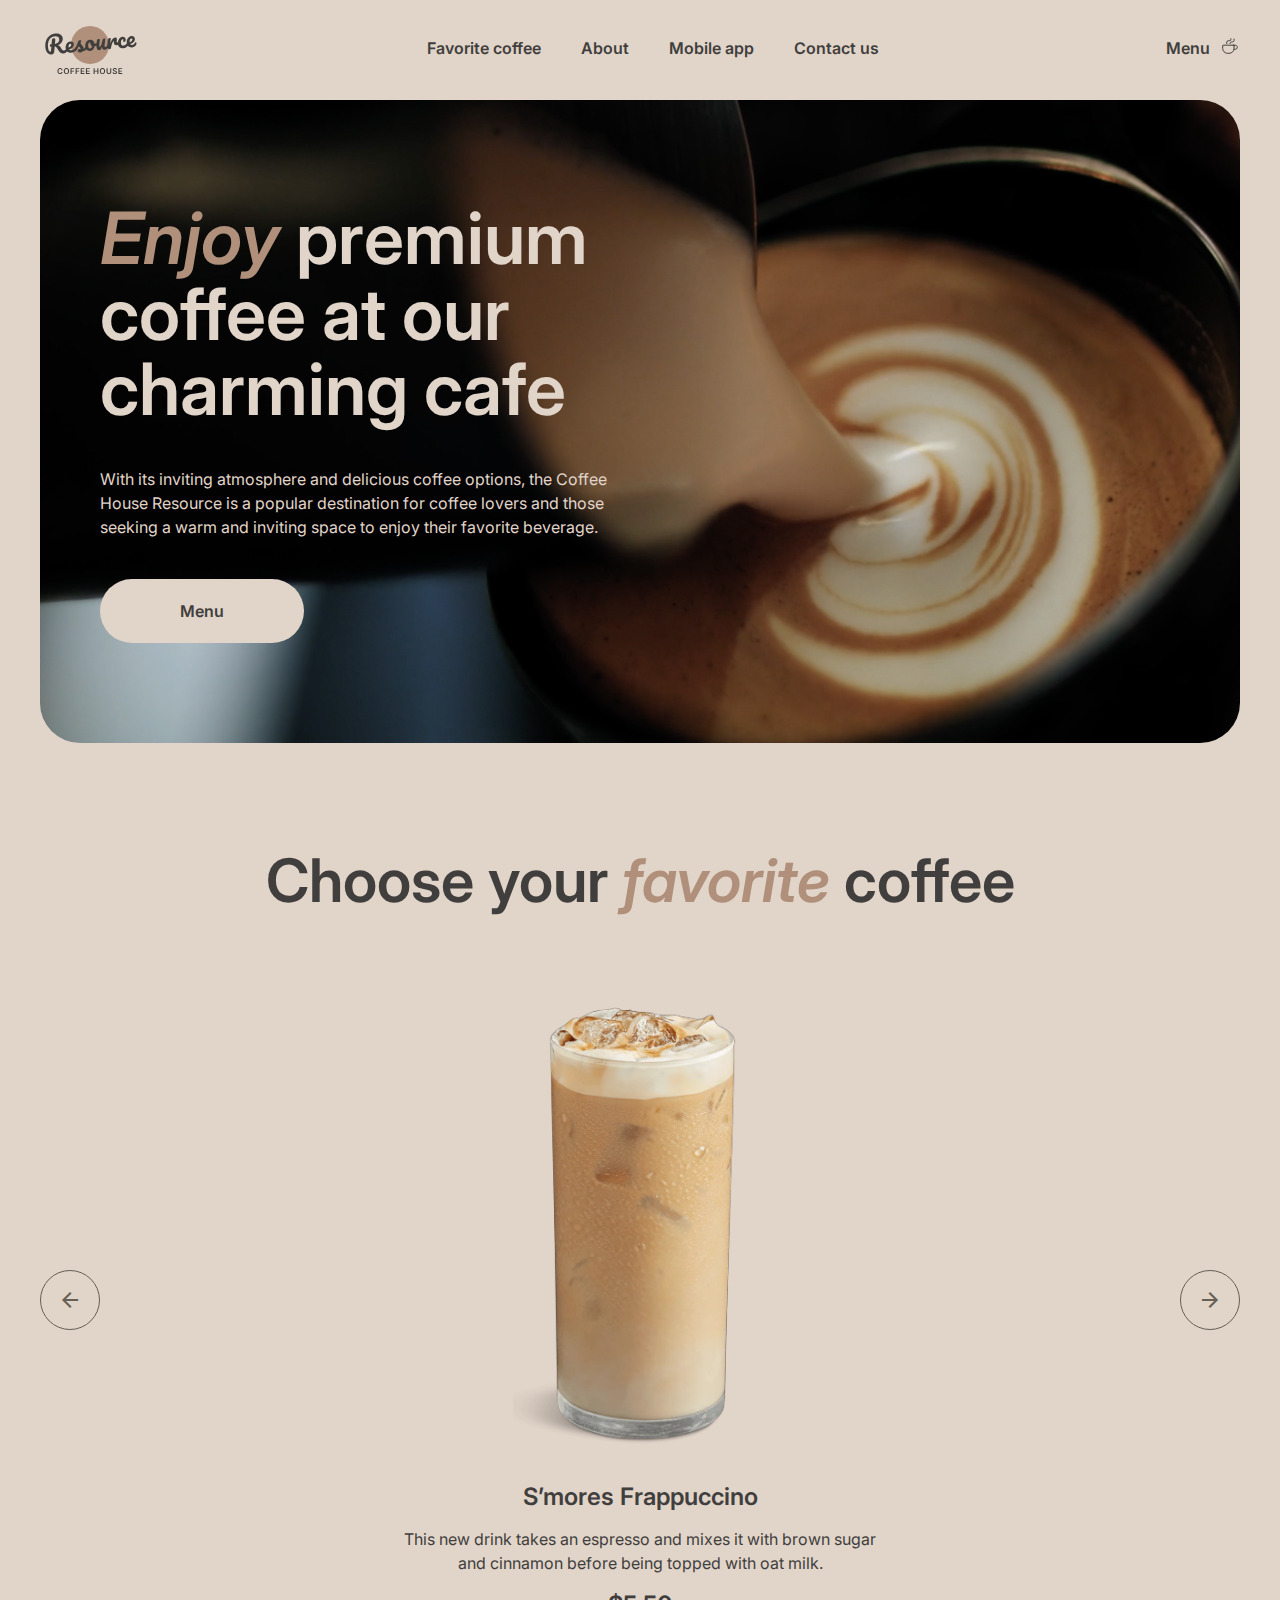
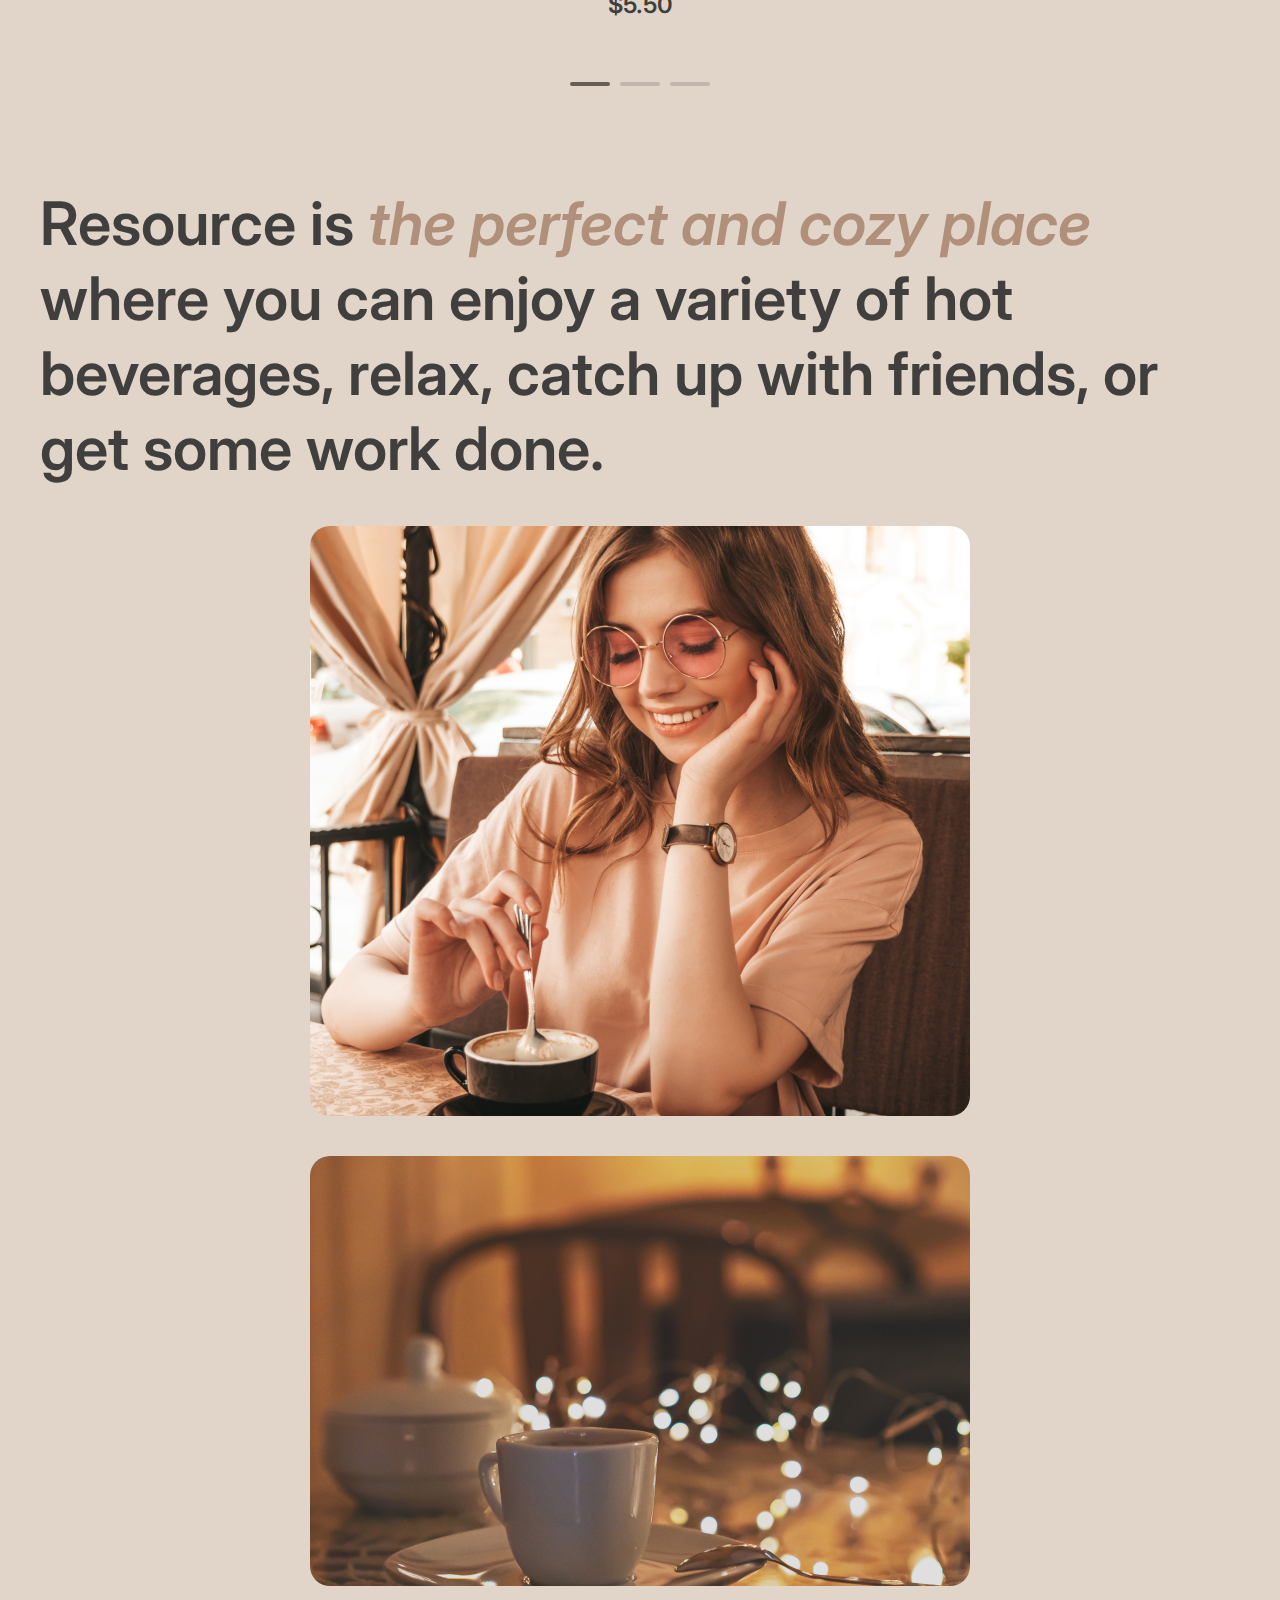
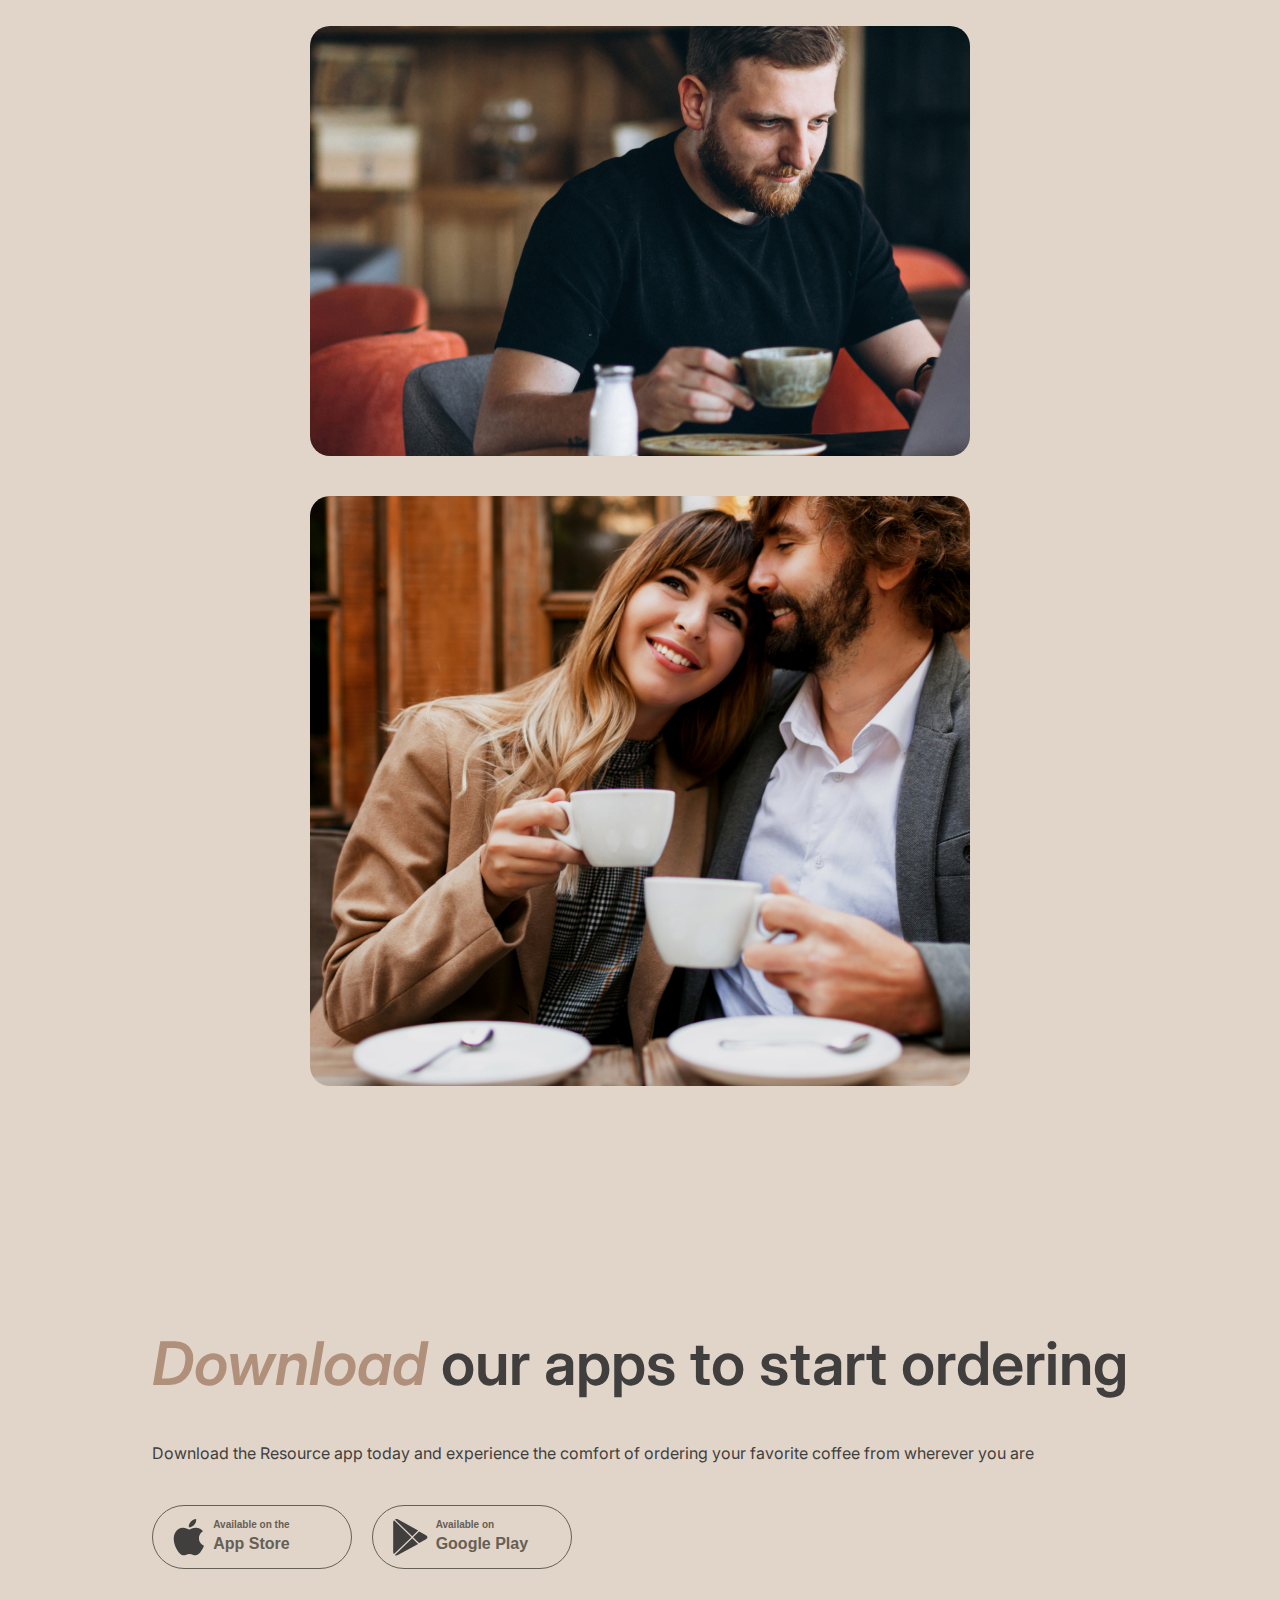
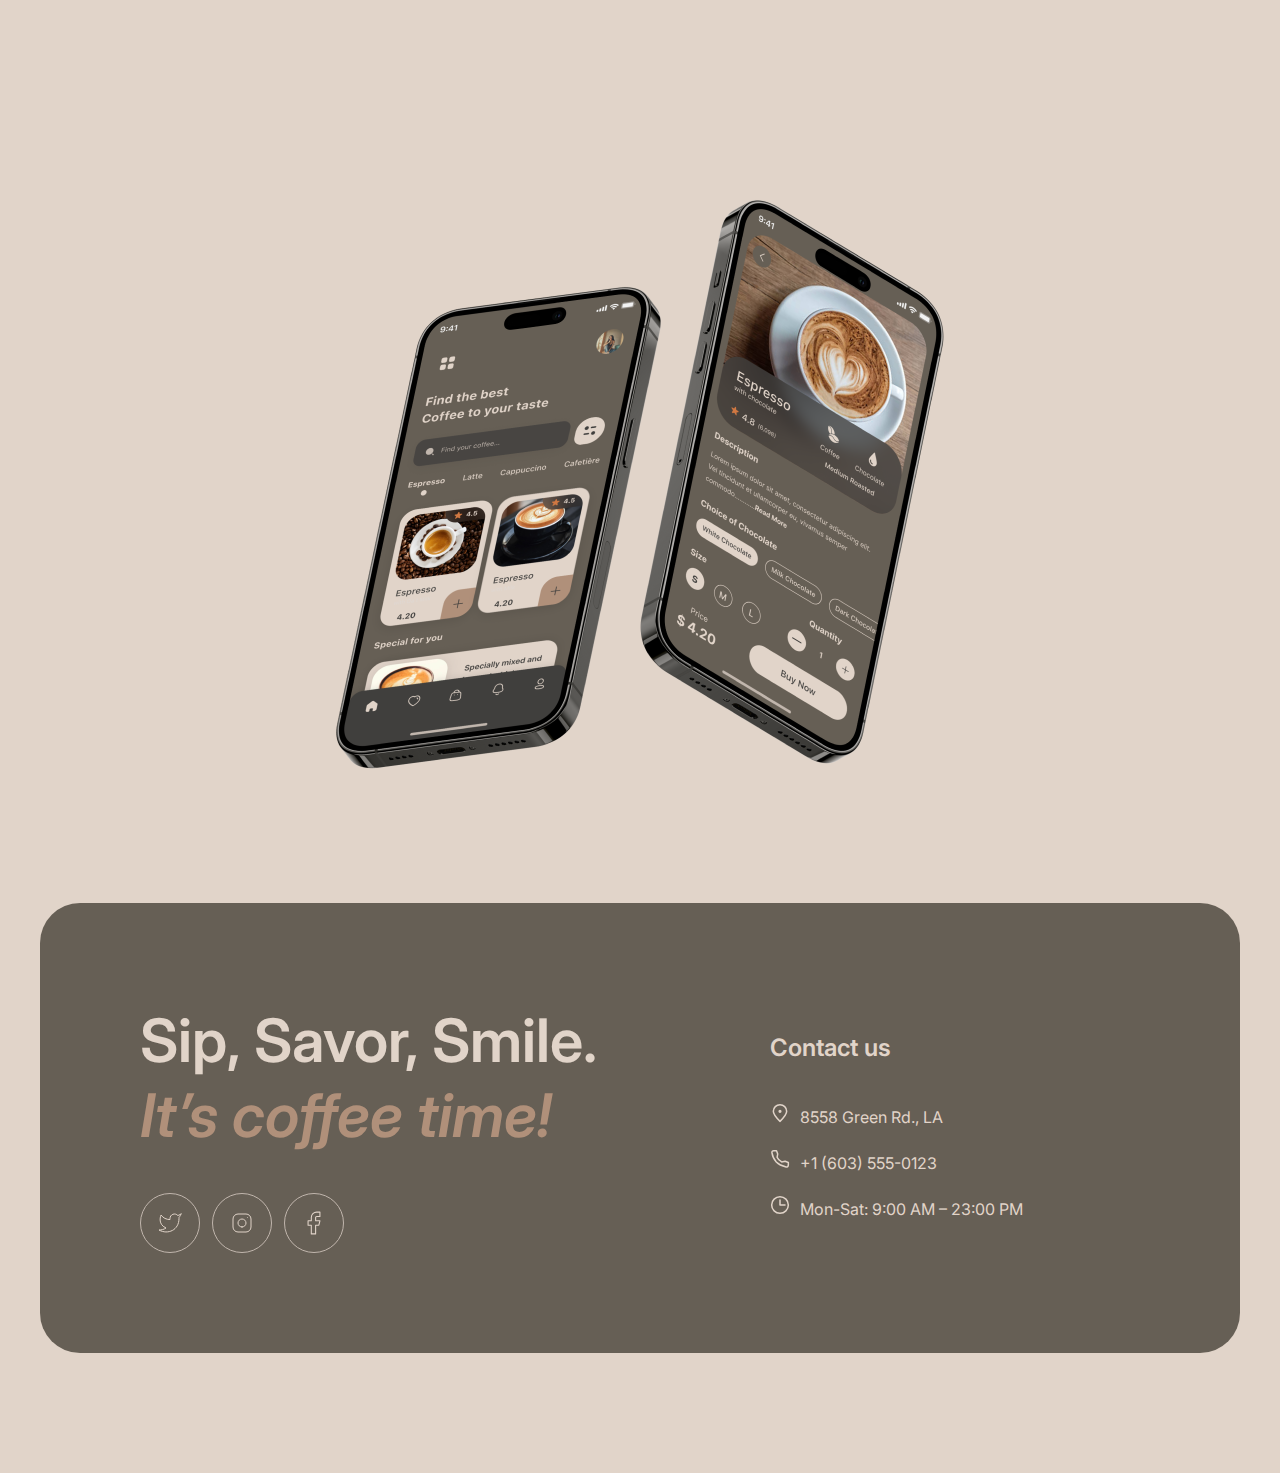
==== commit 5db872b4: "feat: working on slider" ====
--- a/coffee-house/index.html
+++ b/coffee-house/index.html
@@ -88,28 +88,30 @@
         <article id="slider" class="slider-container center">
           <h3>Choose your <span class="accent-txt">favorite</span> coffee</h3>
           <div class="flex-center slider margin-40">
-            <button class="flex-center slider-button button-secondary">
+            <button class="flex-center slider-button previous button-secondary">
               <span class="material-symbols-outlined"> arrow_back </span>
             </button>
             <div class="slider-content">
-              <img
-                class="slider-img"
-                src="assets/pics/coffee-slider-1.png"
-                alt="pic"
-              />
-              <h4 class="margin-15">S’mores Frappuccino</h4>
-              <p class="medium-txt margin-15">
-                This new drink takes an espresso and mixes it with brown sugar
-                and cinnamon before being topped with oat milk.
-              </p>
-              <h4 class="price">$5.50</h4>
+              <div class="slide">
+                <img
+                  class="slider-img"
+                  src="assets/pics/coffee-slider-1.png"
+                  alt="pic"
+                />
+                <h4 class="slider-item-name margin-15">S’mores Frappuccino</h4>
+                <p class="slider-item-desc medium-txt margin-15">
+                  This new drink takes an espresso and mixes it with brown sugar
+                  and cinnamon before being topped with oat milk.
+                </p>
+                <h4 class="price">$5.50</h4>
+              </div>
             </div>
-            <button class="flex-center slider-button button-secondary">
+            <button class="flex-center slider-button next button-secondary">
               <span class="material-symbols-outlined"> arrow_forward </span>
             </button>
           </div>
           <div class="flex-center slider-controls gap-10">
-            <p class="slider-control"></p>
+            <p class="active slider-control"></p>
             <p class="slider-control"></p>
             <p class="slider-control"></p>
           </div>
--- a/coffee-house/styles.css
+++ b/coffee-house/styles.css
@@ -309,6 +309,27 @@
 
 .slider {
   justify-content: space-between;
+  min-height: 684px;
+}
+
+.slider-content {
+  max-width: 480px;
+  overflow: hidden;
+}
+
+.slide {
+  transform: translateX(0);
+  transition: transform 1s ease-out;
+}
+
+.slide.slide-next {
+  transform: translateX(100%);
+  transition: transform 1s ease-out;
+}
+
+.slide.slide-back {
+  transform: translateX(-100%);
+  transition: transform 1s ease-out;
 }
 
 .slider-control {
@@ -317,7 +338,7 @@
   border-radius: 100px;
 }
 
-.slider-control:first-child {
+.slider-control.active {
   border: 2px solid var(--border-dark-color);
 }
 
@@ -644,6 +665,7 @@
 
   .slider-content {
     max-width: 480px;
+    overflow: hidden;
   }
 
   .grid-container {
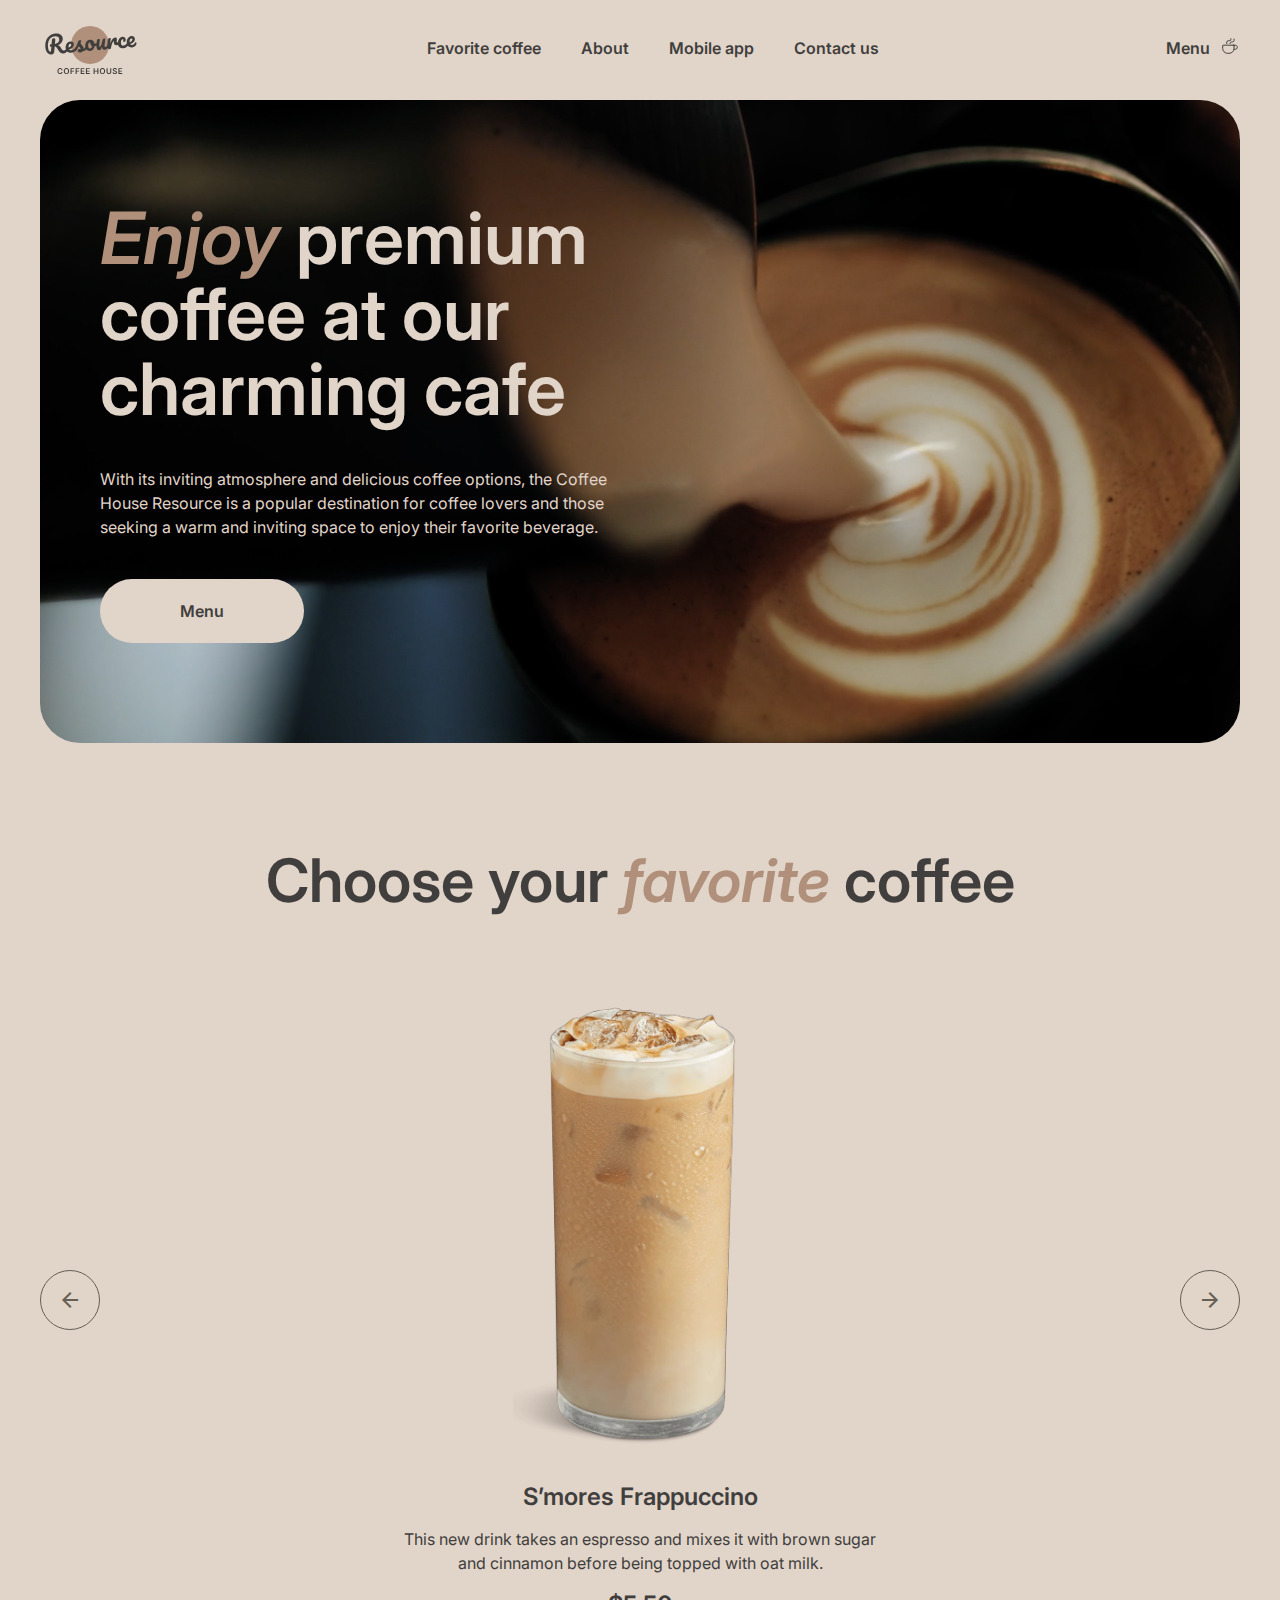
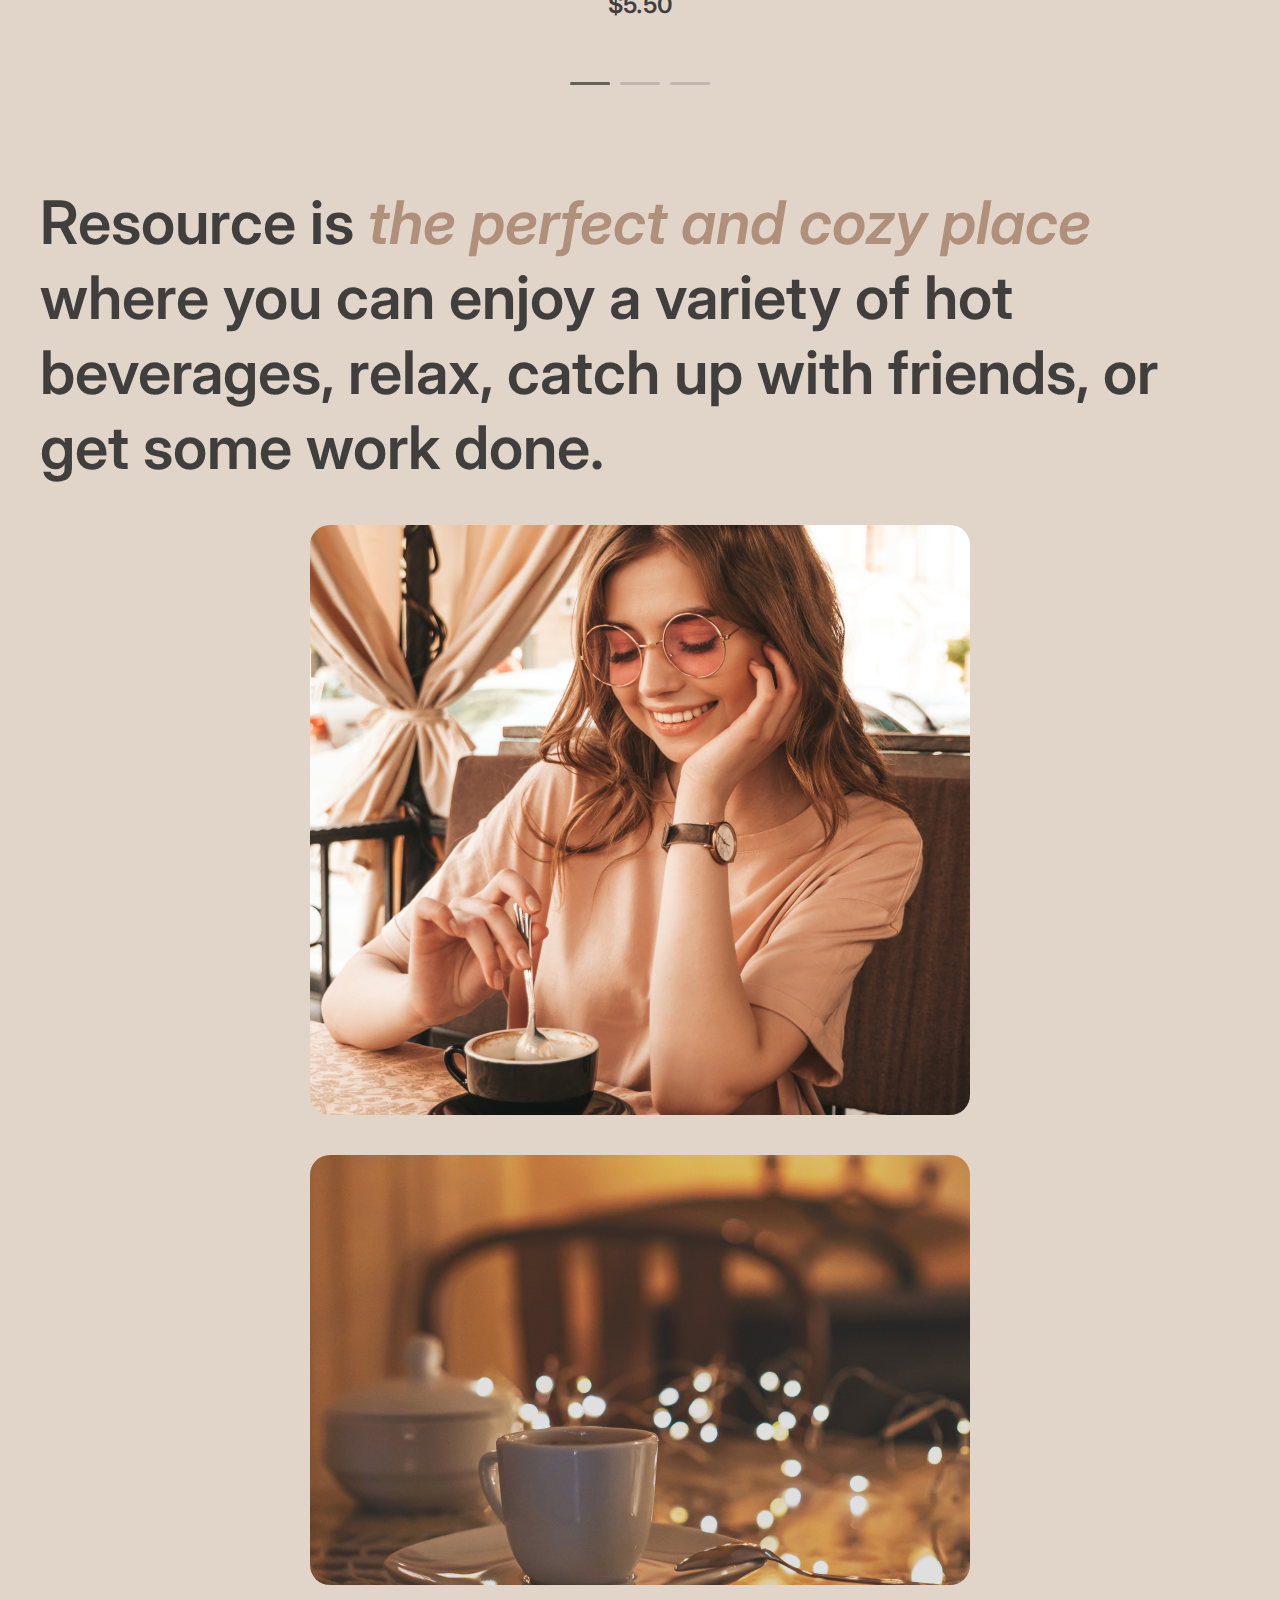
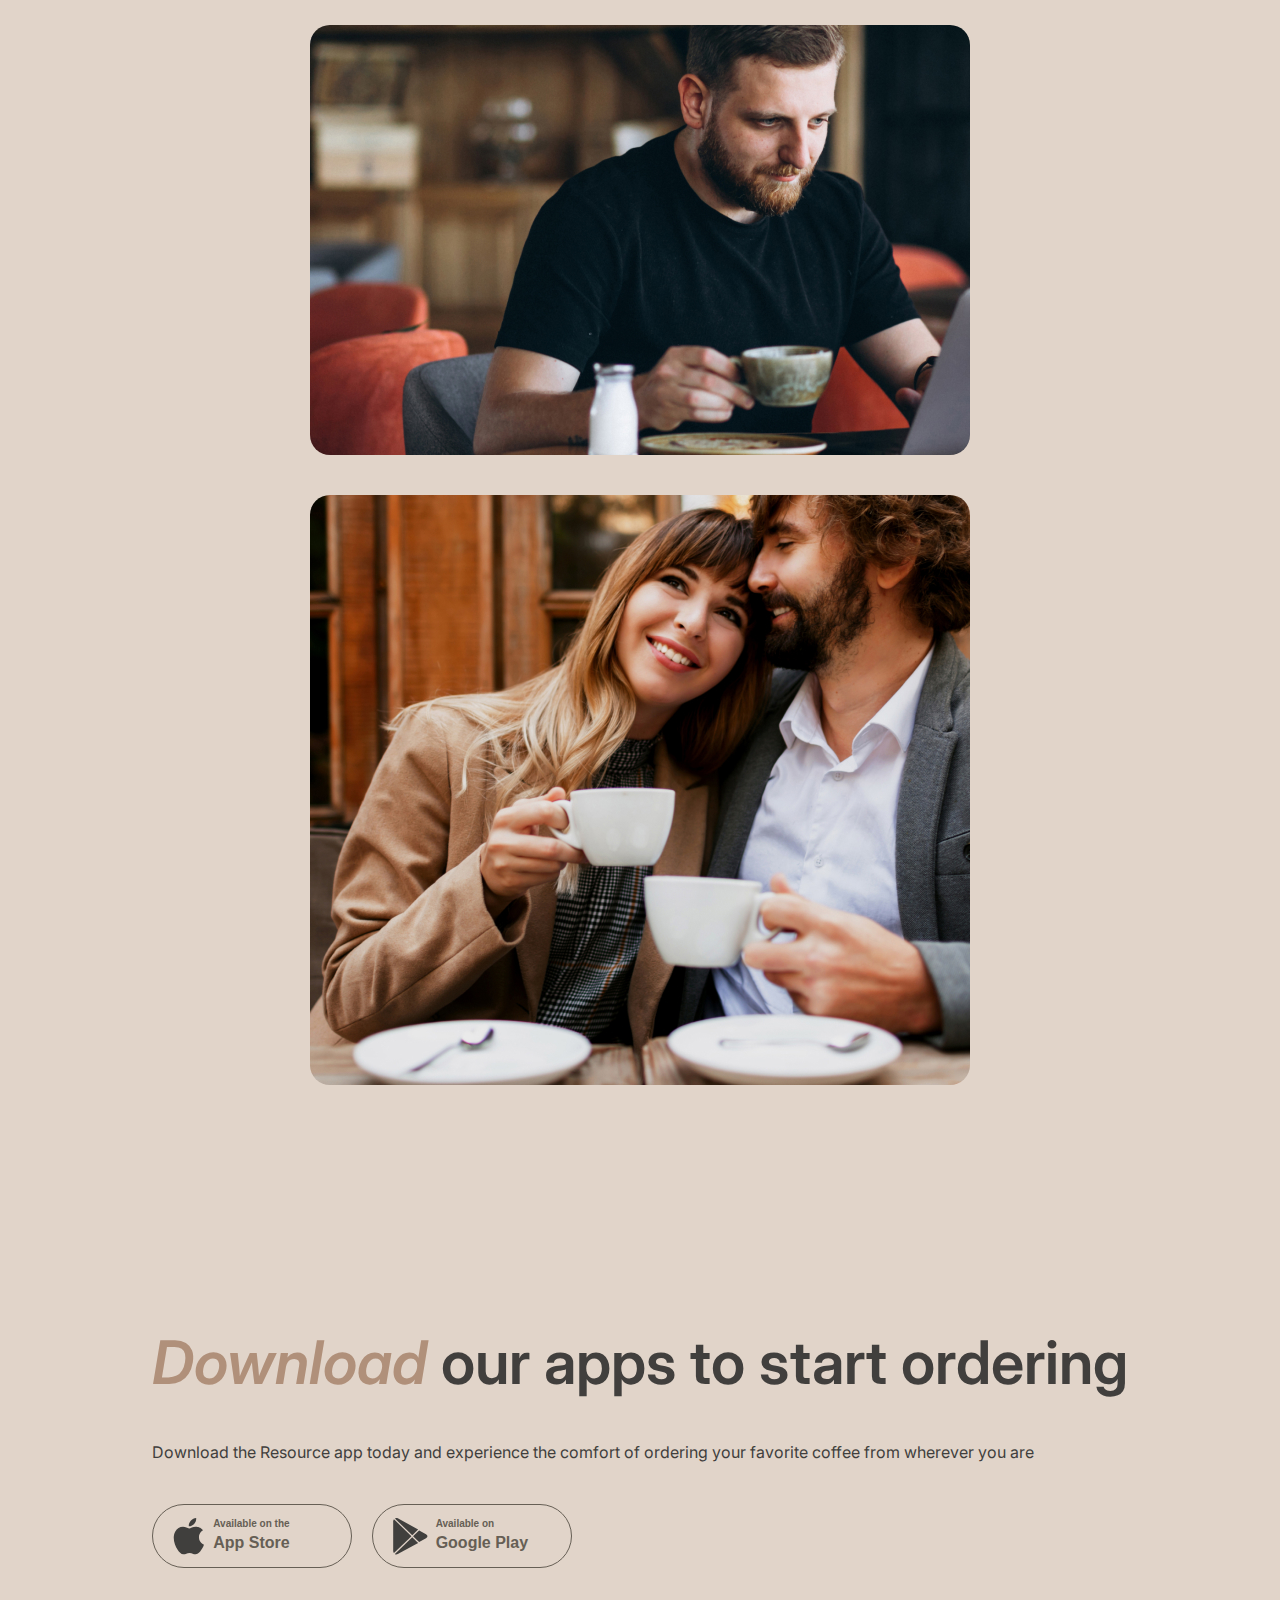
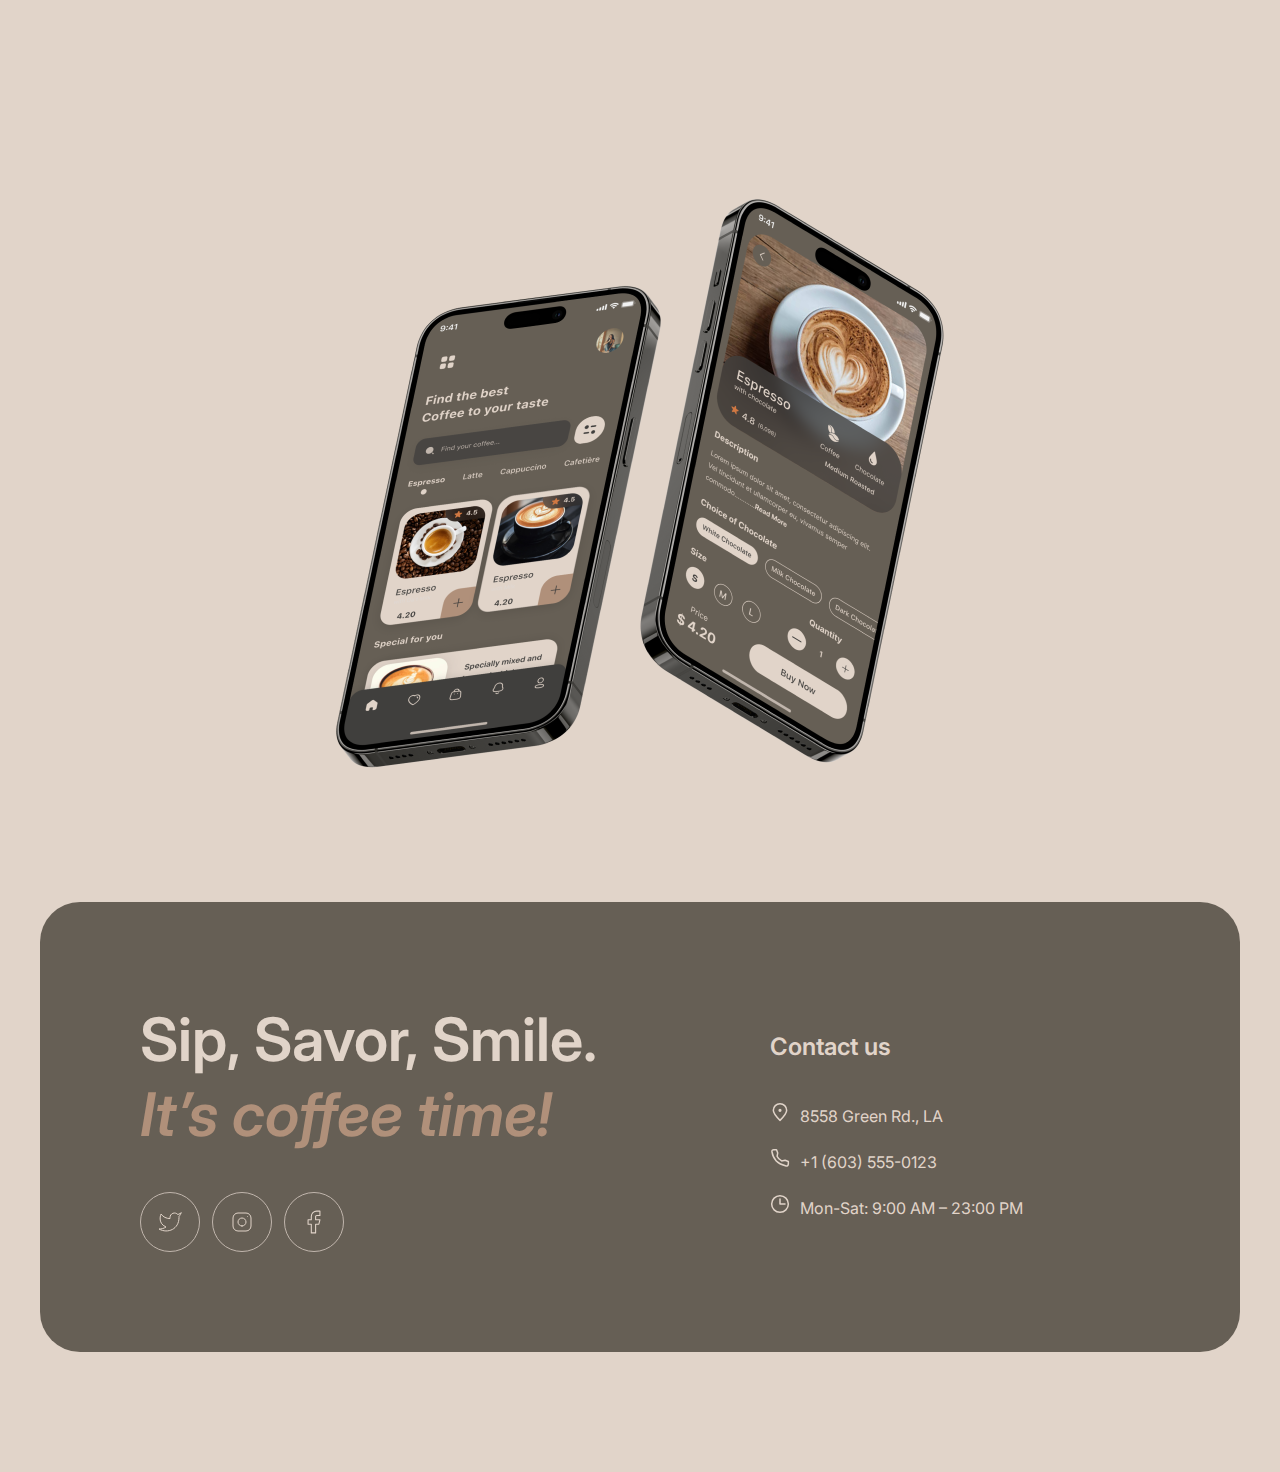
==== commit 941780a8: "feat: slider with controls" ====
--- a/coffee-house/index.html
+++ b/coffee-house/index.html
@@ -111,9 +111,9 @@
             </button>
           </div>
           <div class="flex-center slider-controls gap-10">
-            <p class="active slider-control"></p>
-            <p class="slider-control"></p>
-            <p class="slider-control"></p>
+            <p class="active slider-control"><span></span></p>
+            <p class="slider-control"><span></span></p>
+            <p class="slider-control"><span></span></p>
           </div>
         </article>
         <article id="about" class="about-container margin-100">
--- a/coffee-house/styles.css
+++ b/coffee-house/styles.css
@@ -333,13 +333,23 @@
 }
 
 .slider-control {
+  position: relative;
+  overflow: hidden;
   width: 2.5rem;
-  border: 2px solid var(--border-light-color);
+  height: 3px;
+  background: var(--border-light-color);
   border-radius: 100px;
 }
 
-.slider-control.active {
-  border: 2px solid var(--border-dark-color);
+.slider-control.active span {
+  position: absolute;
+  left: 0;
+  width: 1px;
+  height: 100%;
+  transform-origin: left;
+  transform: scaleX(50);
+  background: var(--border-dark-color);
+  transition: transform 3s ease;
 }
 
 .slider-img {
@@ -532,6 +542,14 @@
   .store-button:hover img {
     filter: invert(94%) sepia(9%) saturate(435%) hue-rotate(332deg)
       brightness(90%) contrast(96%);
+  }
+}
+
+@media (hover: none) {
+  .button-secondary.click {
+    color: var(--border-light-color);
+    background: var(--border-dark-color);
+    transition: background 0.5s ease-in-out;
   }
 }
 
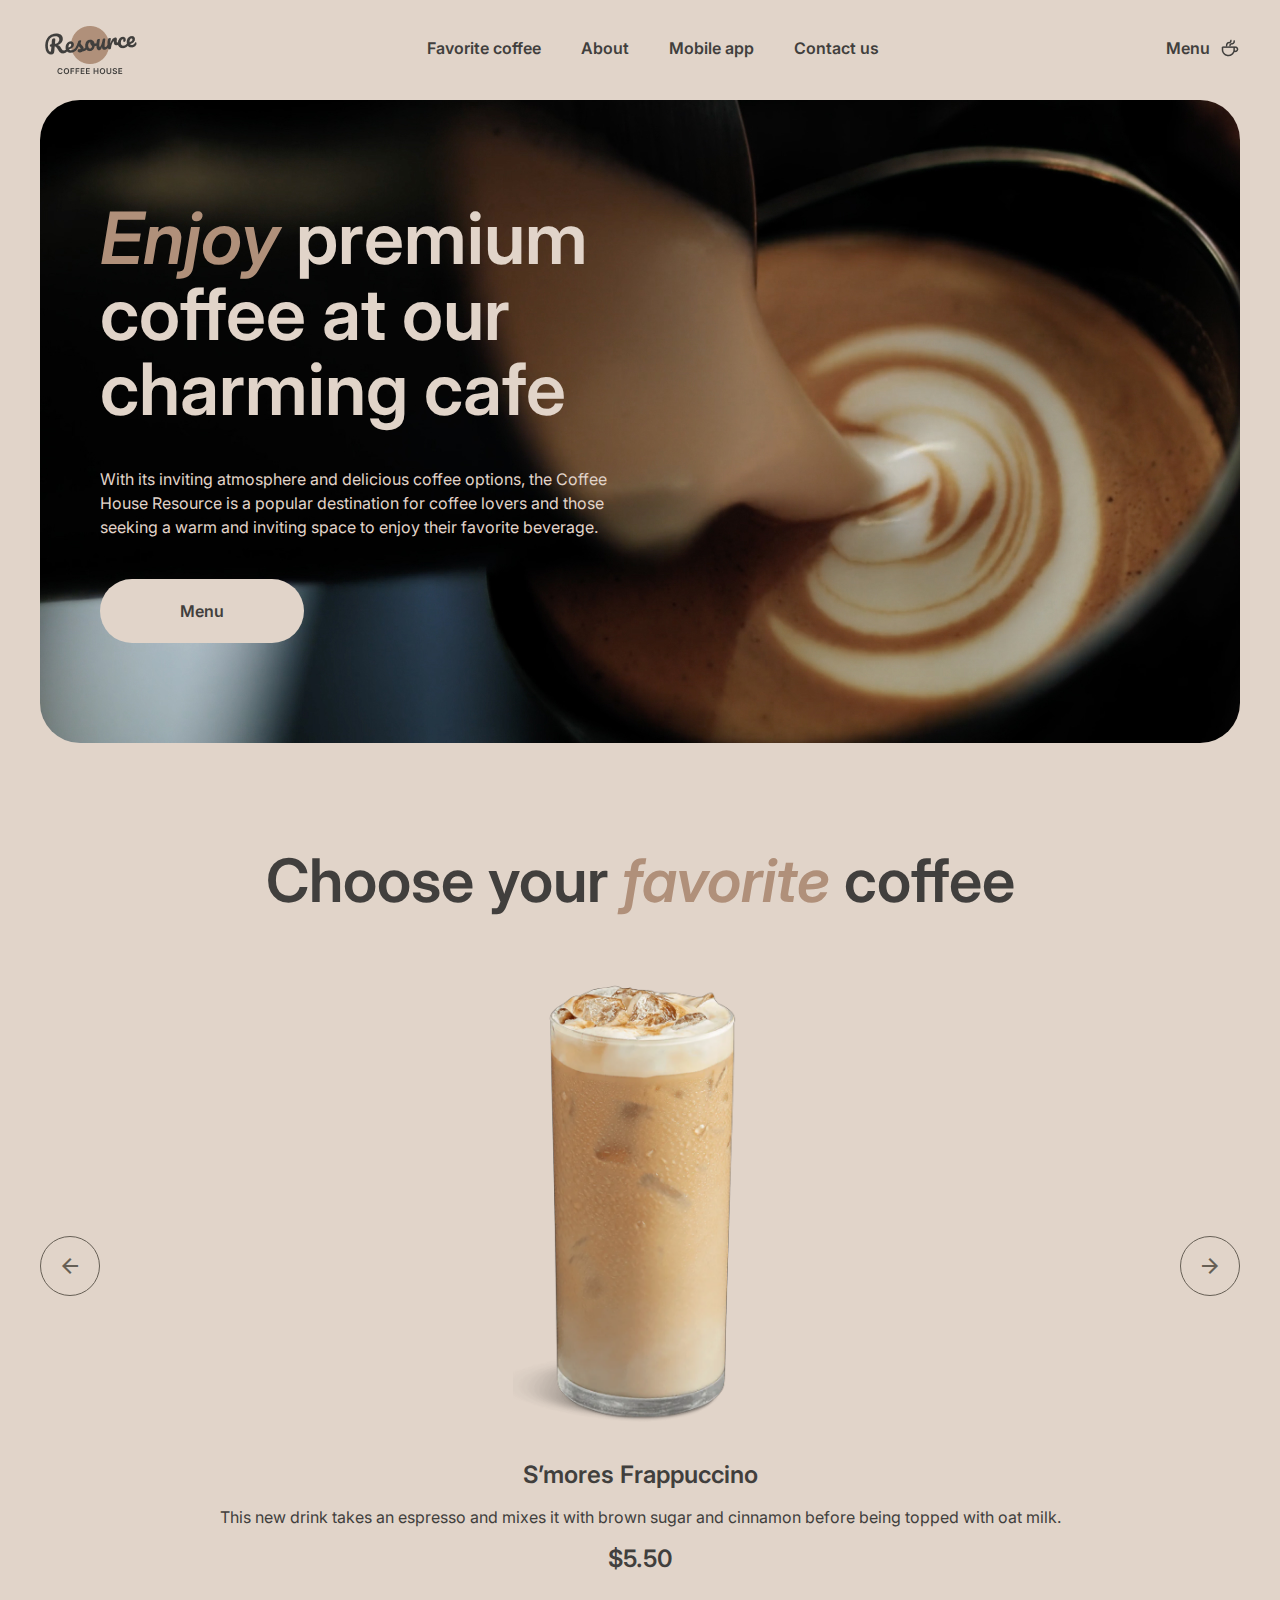
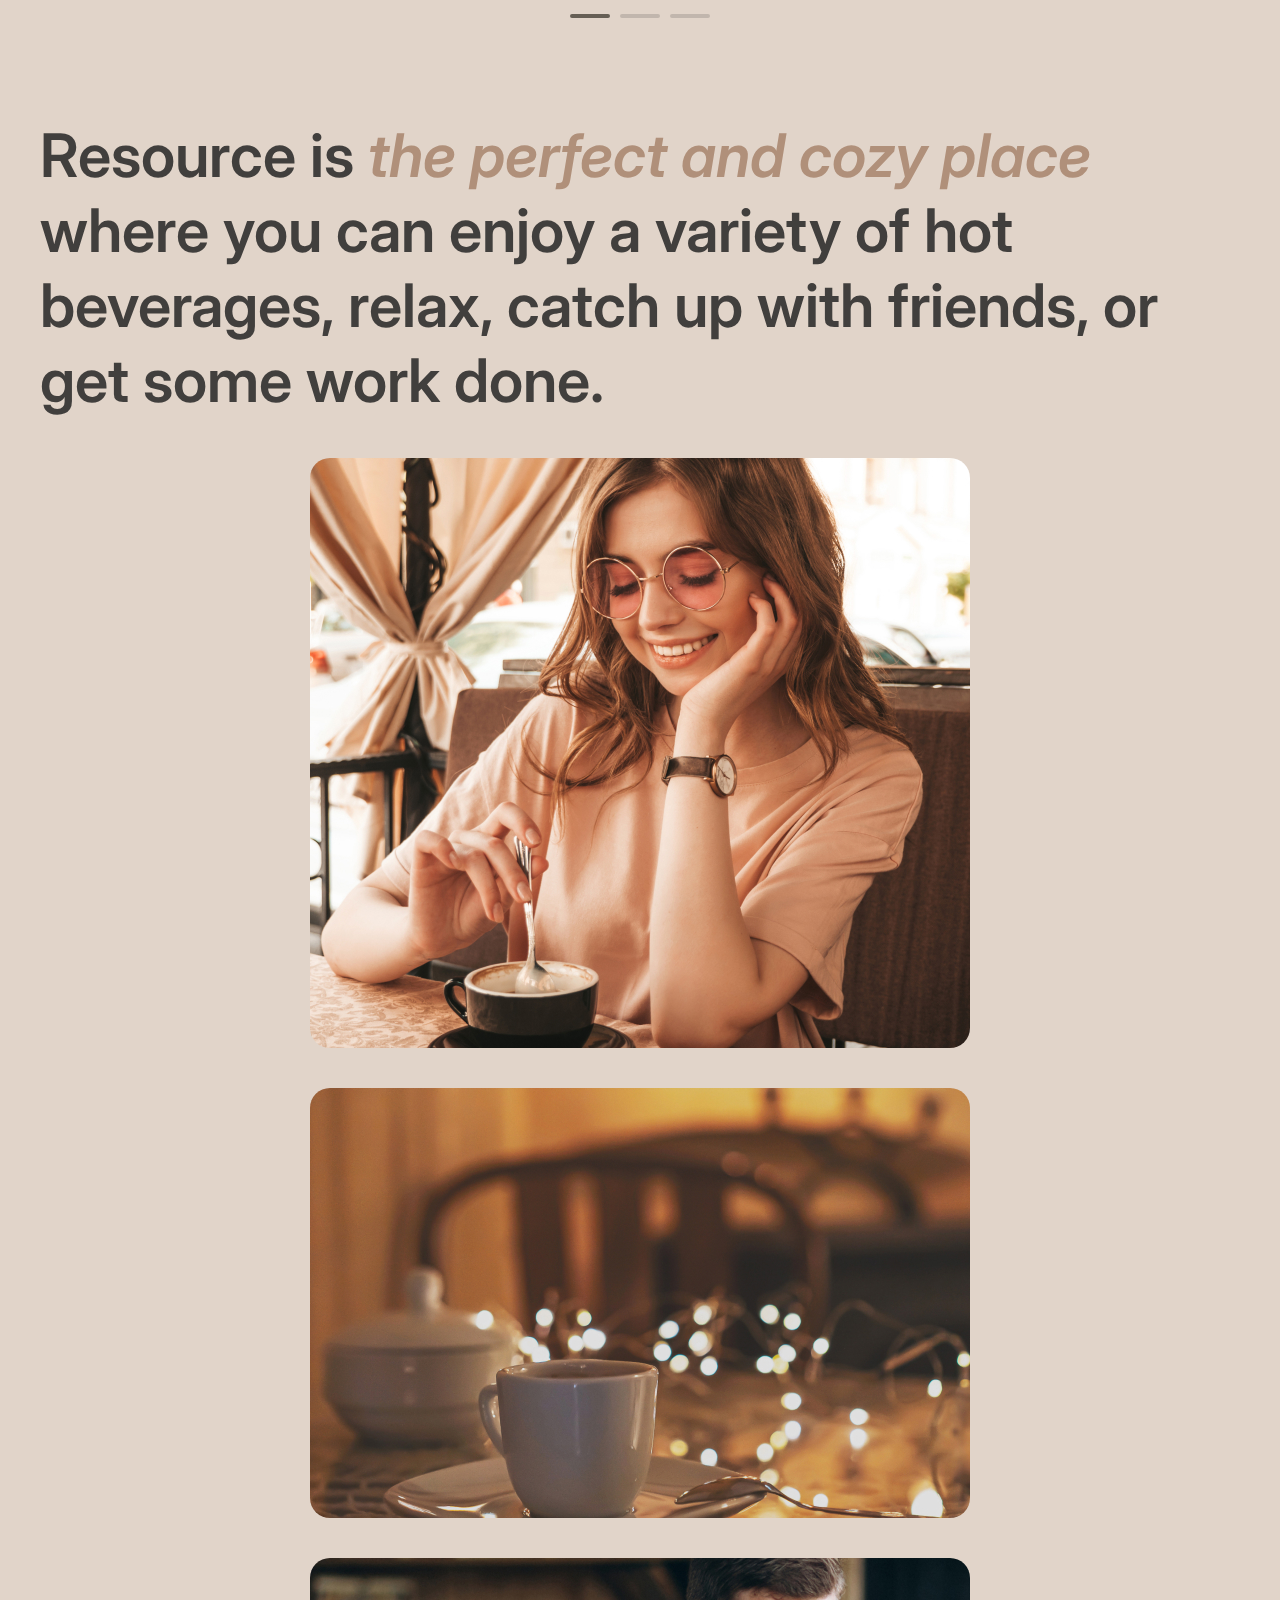
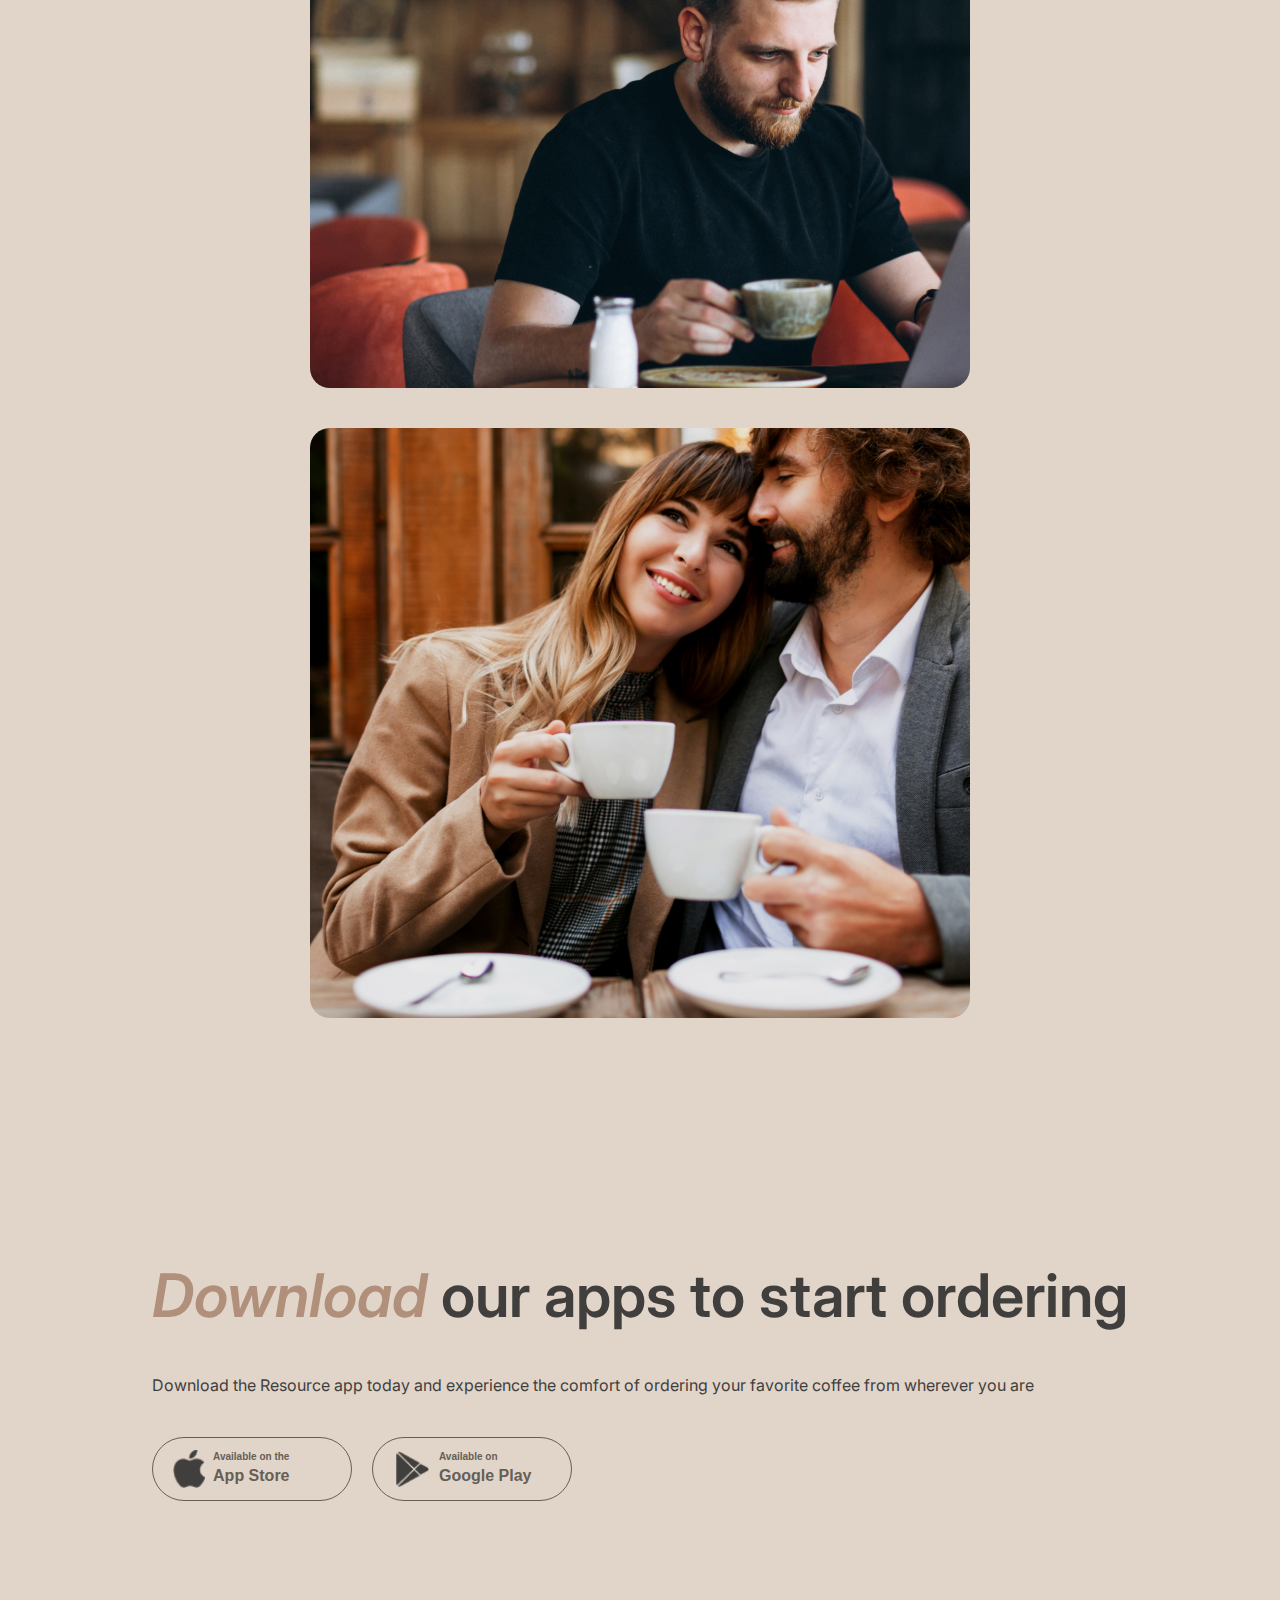
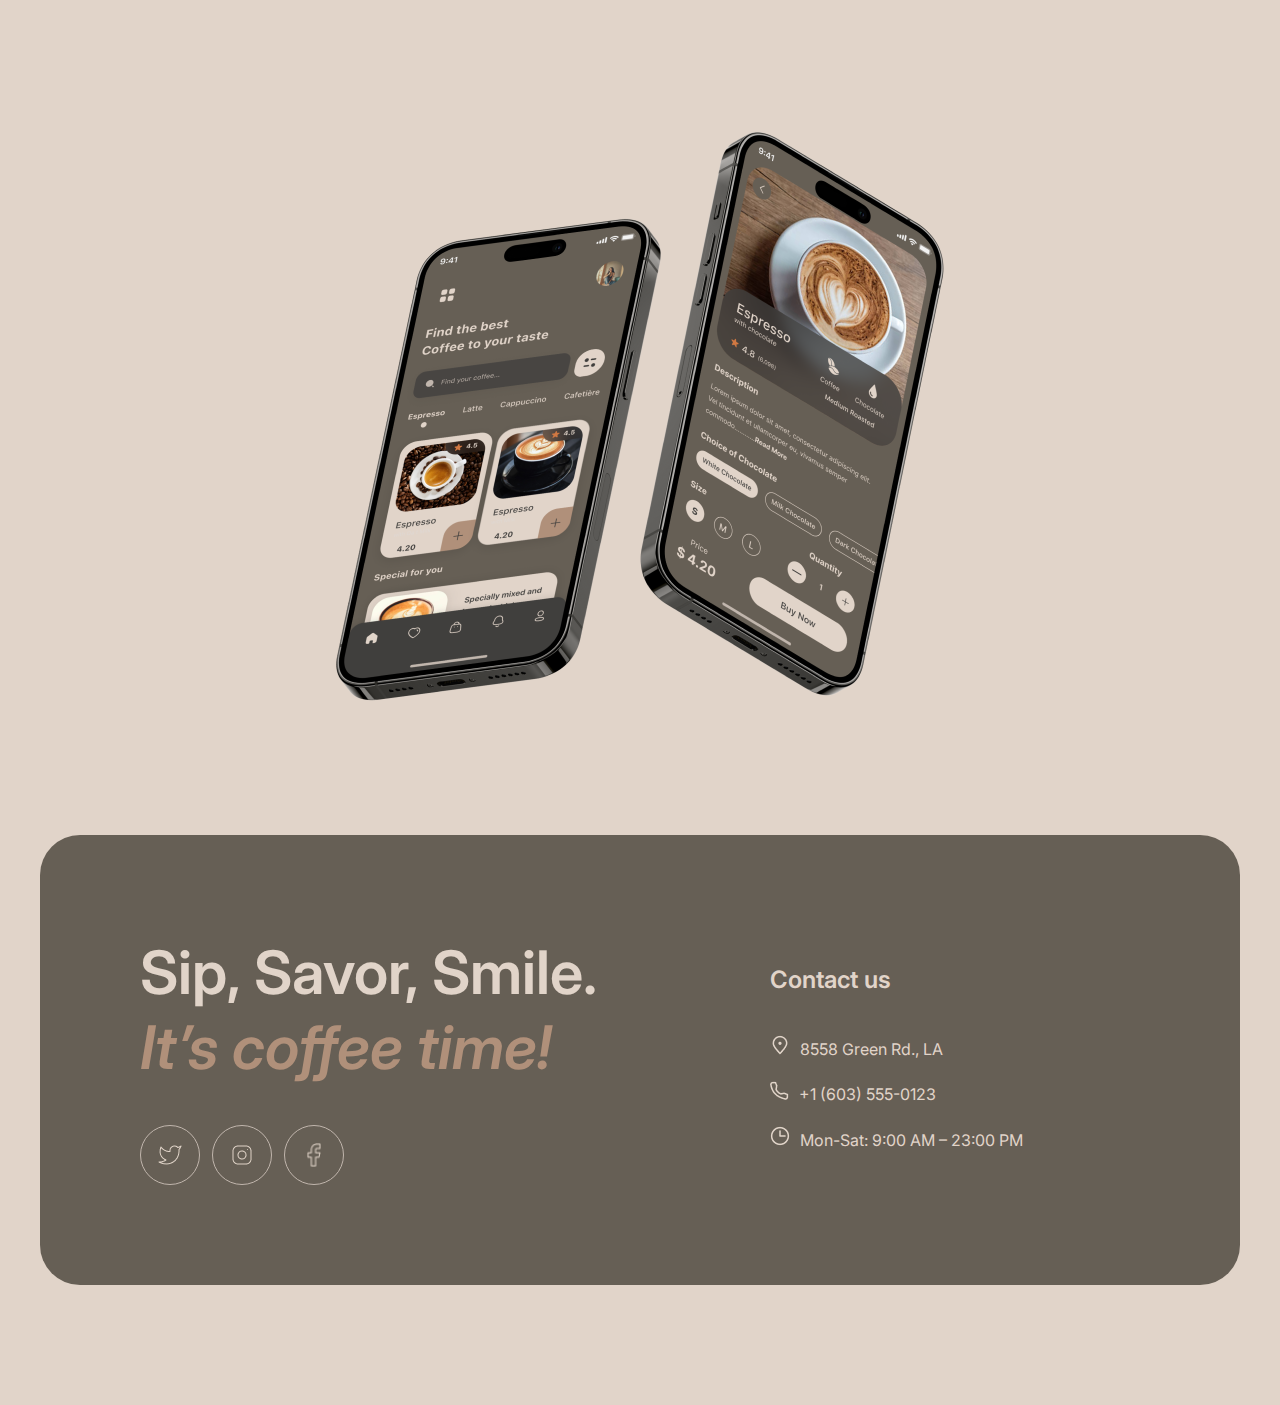
==== commit 59459220: "Merge pull request #1 from tanyushanel/coffee-house-week2" ====
--- a/coffee-house/index.html
+++ b/coffee-house/index.html
@@ -25,36 +25,30 @@
 
   <body>
     <div class="container">
-      <div class="flex-center nav-bar">
-        <h1 class="invisible">Coffee House</h1>
-        <a href="index.html">
-          <img class="logo" src="assets/icons/logo.svg" alt="logo" />
-        </a>
-        <nav class="flex nav-bar-menu menu-container">
-          <ul class="flex-center gap-40 menu-items">
+      <header>
+        <div class="flex-center nav-bar">
+          <h1 class="invisible">Coffee House</h1>
+          <a href="index.html">
+            <img class="logo" src="assets/icons/logo.png" alt="logo" />
+          </a>
+          <ul class="flex-center nav-bar-menu gap-40">
             <li class="menu-item"><a href="#slider">Favorite coffee</a></li>
             <li class="menu-item"><a href="#about">About</a></li>
             <li class="menu-item"><a href="#mobile">Mobile app</a></li>
             <li class="menu-item"><a href="#contact">Contact us</a></li>
           </ul>
-          <div class="flex-center burger-menu-link">
-            <a class="flex gap-10" href="menu.html">
-              <span>Menu</span>
-              <img
-                class="icon"
-                src="assets/icons/coffee-cup.svg"
-                alt="coffee-cup"
-              />
-            </a>
-          </div>
-        </nav>
-        <img
-          class="burger-menu-button"
-          src="assets/icons/button-icon-burger.svg"
-          alt="burger-menu-pic"
-        />
-      </div>
-      <header>
+          <a href="menu.html" class="burger-menu">
+            <img
+              class="burger-menu-button"
+              src="assets/icons/menu-burger.png"
+              alt="burger-menu-pic"
+            />
+            <span class="flex-center gap-10">
+              Menu <img src="assets/icons/coffee-cup.png" alt="coffee-cup" />
+            </span>
+          </a>
+        </div>
+
         <div class="head-banner">
           <img class="banner-img" src="assets/pics/img-hero.jpg" alt="banner" />
           <div class="banner-desc">
@@ -76,7 +70,7 @@
                 Menu
                 <img
                   class="icon"
-                  src="assets/icons/coffee-cup.svg"
+                  src="assets/icons/coffee-cup.png"
                   alt="coffee-cup"
                 />
               </span>
@@ -88,32 +82,30 @@
         <article id="slider" class="slider-container center">
           <h3>Choose your <span class="accent-txt">favorite</span> coffee</h3>
           <div class="flex-center slider margin-40">
-            <button class="flex-center slider-button previous button-secondary">
+            <button class="flex-center slider-button button-secondary">
               <span class="material-symbols-outlined"> arrow_back </span>
             </button>
             <div class="slider-content">
-              <div class="slide">
-                <img
-                  class="slider-img"
-                  src="assets/pics/coffee-slider-1.png"
-                  alt="pic"
-                />
-                <h4 class="slider-item-name margin-15">S’mores Frappuccino</h4>
-                <p class="slider-item-desc medium-txt margin-15">
-                  This new drink takes an espresso and mixes it with brown sugar
-                  and cinnamon before being topped with oat milk.
-                </p>
-                <h4 class="price">$5.50</h4>
-              </div>
+              <img
+                class="slider-img"
+                src="assets/pics/coffee-slider-1.png"
+                alt="pic"
+              />
+              <h4 class="margin-15">S’mores Frappuccino</h4>
+              <p class="medium-txt margin-15">
+                This new drink takes an espresso and mixes it with brown sugar
+                and cinnamon before being topped with oat milk.
+              </p>
+              <h4 class="price">$5.50</h4>
             </div>
-            <button class="flex-center slider-button next button-secondary">
+            <button class="flex-center slider-button button-secondary">
               <span class="material-symbols-outlined"> arrow_forward </span>
             </button>
           </div>
           <div class="flex-center slider-controls gap-10">
-            <p class="active slider-control"><span></span></p>
-            <p class="slider-control"><span></span></p>
-            <p class="slider-control"><span></span></p>
+            <p class="slider-control"></p>
+            <p class="slider-control"></p>
+            <p class="slider-control"></p>
           </div>
         </article>
         <article id="about" class="about-container margin-100">
@@ -153,16 +145,24 @@
             </p>
             <div class="flex store-button-container gap-20">
               <button class="flex store-button button-secondary gap-8">
-                <img src="assets/icons/app-icon.svg" alt="app-icon" />
-
+                <img src="assets/icons/app-icon.png" alt="app-icon" />
+                <img
+                  class="hover"
+                  src="assets/icons/app-icon-hover.png"
+                  alt="app-icon"
+                />
                 <span class="button-desc left">
                   <span class="caption-txt">Available on the</span>
                   <span>App Store</span>
                 </span>
               </button>
               <button class="flex store-button button-secondary gap-8">
-                <img src="assets/icons/gp-icon.svg" alt="gp-icon" />
-
+                <img src="assets/icons/gp-icon.png" alt="gp-icon" />
+                <img
+                  class="hover"
+                  src="assets/icons/gp-icon-hover.png"
+                  alt="gp-icon"
+                />
                 <span class="button-desc left">
                   <span class="caption-txt">Available on</span>
                   <span>Google Play</span>
@@ -185,13 +185,24 @@
           </h3>
           <div class="flex social-button-container margin-40 gap-12">
             <button class="flex-center social-button">
-              <img src="assets/icons/tweet.svg" alt="tweet-pic" />
+              <img src="assets/icons/tweet.png" alt="tweet-pic" />
+              <img
+                class="hover"
+                src="assets/icons/tweet-hover.png"
+                alt="tweet-pic"
+              />
             </button>
             <button class="flex-center social-button">
-              <img src="assets/icons/instagram.svg" alt="inst-pic" />
+              <img src="assets/icons/instagram.png" alt="inst-pic" />
+              <img
+                class="hover"
+                src="assets/icons/instagram-hover.png"
+                alt="inst-pic"
+              />
             </button>
             <button class="flex-center social-button">
-              <img src="assets/icons/fb.svg" alt="fb-pic" />
+              <img src="assets/icons/fb.png" alt="fb-pic" />
+              <img class="hover" src="assets/icons/fb-hover.png" alt="fb-pic" />
             </button>
           </div>
         </article>
@@ -200,7 +211,7 @@
 
           <ul class="margin-40">
             <li class="flex margin-20 gap-10">
-              <img src="assets/icons/location.svg" alt="loc-icon" />
+              <img src="assets/icons/location.png" alt="loc-icon" />
               <a
                 class="medium-txt"
                 href="https://www.google.com/maps/search/8558+Green+Rd.,+LA"
@@ -210,20 +221,19 @@
             </li>
 
             <li class="flex margin-20 gap-10">
-              <img src="assets/icons/phone-icon.svg" alt="phone-icon" />
+              <img src="assets/icons/path.png" alt="phone-icon" />
               <a class="medium-txt" href="tel:1(603)555-0123"
                 >+1 (603) 555-0123
               </a>
             </li>
 
             <li class="flex margin-20 gap-10">
-              <img src="assets/icons/clock.svg" alt="clock-icon" />
+              <img src="assets/icons/clock.png" alt="clock-icon" />
               <a class="medium-txt">Mon-Sat: 9:00 AM – 23:00 PM </a>
             </li>
           </ul>
         </div>
       </footer>
     </div>
-    <script src="main.js"></script>
   </body>
 </html>
--- a/coffee-house/styles.css
+++ b/coffee-house/styles.css
@@ -12,12 +12,6 @@
   --border-dark-color: rgb(102, 95, 85);
 }
 
-/* DINAMIC CLASSES */
-
-.show {
-  display: block;
-}
-
 /* FORMAT CLASSES */
 
 .margin-100 {
@@ -112,10 +106,15 @@
 }
 
 .button-secondary {
-  cursor: pointer;
   color: var(--border-dark-color);
   border: 1px solid var(--border-dark-color);
   border-radius: 100px;
+}
+
+.button-secondary:hover {
+  cursor: pointer;
+  color: var(--border-light-color);
+  background: var(--border-dark-color);
 }
 
 .flex {
@@ -175,6 +174,11 @@
   line-height: 125%;
 }
 
+h3.center {
+  max-width: 800px;
+  margin: 0 auto;
+}
+
 h4 {
   font-size: 1.5rem;
   font-weight: 600;
@@ -209,20 +213,17 @@
   padding: 1.25rem 2.5rem;
 }
 
+.nav-bar {
+  height: 55px;
+  margin-bottom: 25px;
+}
+
 .logo {
   object-fit: cover;
   object-position: 0 5px;
 }
 
-.nav-bar {
-  position: relative;
-  background: var(--bg-body-color);
-  height: 55px;
-  margin-bottom: 25px;
-}
-
-.nav-bar-menu,
-.menu-items {
+.nav-bar-menu {
   flex-basis: 74.25rem;
 }
 
@@ -232,14 +233,26 @@
   line-height: 150%;
 }
 
-.burger-menu-link {
+.burger-menu {
   font-size: 1rem;
   font-weight: 600;
   line-height: 150%;
+}
+
+.nav-bar-menu a:hover,
+.burger-menu span:hover,
+.menu.burger-menu span {
+  box-shadow: 0px 2px 0px 0px var(--text-dark-color);
 }
 
 .burger-menu-button {
   display: none;
+}
+
+.burger-menu-link {
+  font-size: 2rem;
+  font-weight: 600;
+  line-height: 125%;
 }
 
 .footer {
@@ -249,7 +262,7 @@
 }
 
 .contacts-heading {
-  width: 530px;
+  width: 33.125rem;
 }
 
 .social-button {
@@ -265,8 +278,24 @@
   height: 1.5rem;
 }
 
+.social-button:hover {
+  background: var(--bg-body-color);
+}
+
+.social-button:hover img {
+  display: none;
+}
+
+.social-button:hover .hover {
+  display: block;
+}
+
 .contacts-desc li {
   align-items: baseline;
+}
+
+.contacts-desc li > a:hover {
+  box-shadow: 0px 2px 0px 0px var(--text-light-color);
 }
 
 /* HOME */
@@ -298,58 +327,27 @@
 }
 
 .icon {
-  width: 20px;
-  height: 20px;
-}
-
-.banner-button .icon {
+  display: none;
+}
+
+.banner-button:hover .icon {
   position: absolute;
-  opacity: 0;
+  right: 3.125rem;
+  display: block;
 }
 
 .slider {
   justify-content: space-between;
-  min-height: 684px;
-}
-
-.slider-content {
-  max-width: 480px;
-  overflow: hidden;
-}
-
-.slide {
-  transform: translateX(0);
-  transition: transform 1s ease-out;
-}
-
-.slide.slide-next {
-  transform: translateX(100%);
-  transition: transform 1s ease-out;
-}
-
-.slide.slide-back {
-  transform: translateX(-100%);
-  transition: transform 1s ease-out;
 }
 
 .slider-control {
-  position: relative;
-  overflow: hidden;
   width: 2.5rem;
-  height: 3px;
-  background: var(--border-light-color);
+  border: 2px solid var(--border-light-color);
   border-radius: 100px;
 }
 
-.slider-control.active span {
-  position: absolute;
-  left: 0;
-  width: 1px;
-  height: 100%;
-  transform-origin: left;
-  transform: scaleX(50);
-  background: var(--border-dark-color);
-  transition: transform 3s ease;
+.slider-control:first-child {
+  border: 2px solid var(--border-dark-color);
 }
 
 .slider-img {
@@ -375,10 +373,10 @@
   max-width: 41.25rem;
 }
 .grid-container .grid-item:nth-child(3n + 1) {
-  max-height: 590px;
+  max-height: 36.875rem;
 }
 .grid-container .grid-item:not(:nth-child(3n + 1)) {
-  max-height: 430px;
+  max-height: 26.875rem;
 }
 
 .grid-item {
@@ -390,13 +388,18 @@
   object-fit: cover;
   transform: scale(1.1);
 }
+.grid-item img:hover {
+  object-fit: cover;
+  transform: none;
+  transition: ease-in-out 0.5s;
+}
 
 .mobile-presentation {
   justify-content: center;
 }
 
 .mobile-img {
-  width: 630px;
+  width: 39.375rem;
 }
 
 .mobile-img img {
@@ -413,6 +416,23 @@
   padding: 12px 20px;
   height: 64px;
   width: 200px;
+}
+
+.hover {
+  display: none;
+}
+
+.store-button:hover {
+  color: var(--border-light-color);
+  background: var(--border-dark-color);
+}
+
+.store-button:hover img {
+  display: none;
+}
+
+.store-button:hover img.hover {
+  display: block;
 }
 
 .button-desc span {
@@ -494,71 +514,7 @@
 
 /* MEDIA QUERIES */
 
-@media (hover: hover) {
-  .button-secondary:hover {
-    color: var(--border-light-color);
-    background: var(--border-dark-color);
-    transition: background 0.5s ease-in-out;
-  }
-
-  .banner-button:hover .icon {
-    position: absolute;
-    right: 50px;
-    opacity: 1;
-    transition: opacity 0.5s ease-in-out;
-  }
-
-  .contacts-desc li > a:hover {
-    box-shadow: 0px 2px 0px 0px var(--text-light-color);
-  }
-
-  .social-button:hover {
-    background: var(--bg-body-color);
-    transition: background 0.5s ease-in-out;
-  }
-
-  .social-button:hover img {
-    filter: invert(26%) sepia(7%) saturate(10%) hue-rotate(359deg)
-      brightness(90%) contrast(92%);
-  }
-
-  .nav-bar-menu a:hover,
-  .burger-menu-link a:hover {
-    box-shadow: 0px 2px 0px 0px var(--text-dark-color);
-    transition: box-shadow 0.5s ease-in-out;
-  }
-
-  .grid-item img:hover {
-    object-fit: cover;
-    transform: none;
-    transition: ease-in-out 0.5s;
-  }
-
-  .store-button:hover {
-    color: var(--border-light-color);
-    background: var(--border-dark-color);
-  }
-
-  .store-button:hover img {
-    filter: invert(94%) sepia(9%) saturate(435%) hue-rotate(332deg)
-      brightness(90%) contrast(96%);
-  }
-}
-
-@media (hover: none) {
-  .button-secondary.click {
-    color: var(--border-light-color);
-    background: var(--border-dark-color);
-    transition: background 0.5s ease-in-out;
-  }
-}
-
 @media screen and (min-width: 1440px) {
-  h3.center {
-    min-width: 800px;
-    margin: 0 auto;
-  }
-
   h4 {
     font-size: 1.5rem;
   }
@@ -584,13 +540,8 @@
   }
 
   .mobile-desc {
-    max-width: 630px;
+    max-width: 39.375rem;
     padding-top: 5px;
-  }
-
-  .menu.burger-menu-link {
-    box-shadow: 0px 2px 0px 0px var(--text-dark-color);
-    pointer-events: none;
   }
 }
 
@@ -604,69 +555,27 @@
     max-width: 530px;
     margin: 100px 60px;
   }
-  .menu.burger-menu-link {
-    box-shadow: 0px 2px 0px 0px var(--text-dark-color);
-    pointer-events: none;
-  }
 }
 
 @media screen and (max-width: 768px) {
   .container {
     max-width: 768px;
     padding: 20px 40px;
-    overflow-x: hidden;
   }
 
   .burger-menu-button {
     display: block;
   }
+  .burger-menu span {
+    display: none;
+  }
 
   .nav-bar {
     justify-content: space-between;
   }
 
   .nav-bar-menu {
-    background: var(--bg-body-color);
-    position: absolute;
-    top: 80px;
-    padding: 60px 0;
-    justify-content: flex-start;
-    flex-direction: column;
-    min-width: 100%;
-    z-index: 3;
-    gap: 100px;
-  }
-
-  .menu-container {
-    max-width: 100%;
-    transform: translateX(100%);
-    transition: transform 0.7s ease-out;
-  }
-
-  .menu-container.show {
-    display: flex;
-    transform: translateX(0);
-  }
-
-  .nav-bar-menu .menu-items {
-    gap: 60px;
-    flex-basis: content;
-    flex-direction: column;
-  }
-
-  .menu-items .menu-item a,
-  .burger-menu-link a {
-    font-size: 2rem;
-    line-height: 40px;
-  }
-
-  .burger-menu-link .icon {
-    width: 40px;
-    height: 40px;
-  }
-
-  .burger-menu-link {
-    flex-basis: 20vh;
+    display: none;
   }
 
   .head-banner .banner-img {
@@ -683,7 +592,6 @@
 
   .slider-content {
     max-width: 480px;
-    overflow: hidden;
   }
 
   .grid-container {
@@ -816,6 +724,11 @@
     gap: 8px;
   }
 
+  a,
+  button {
+    pointer-events: none;
+  }
+
   .slider {
     justify-content: center;
   }
@@ -828,6 +741,7 @@
 
   .grid-menu-container {
     padding: 0 10px;
+
     max-height: 2144px;
     overflow: hidden;
   }
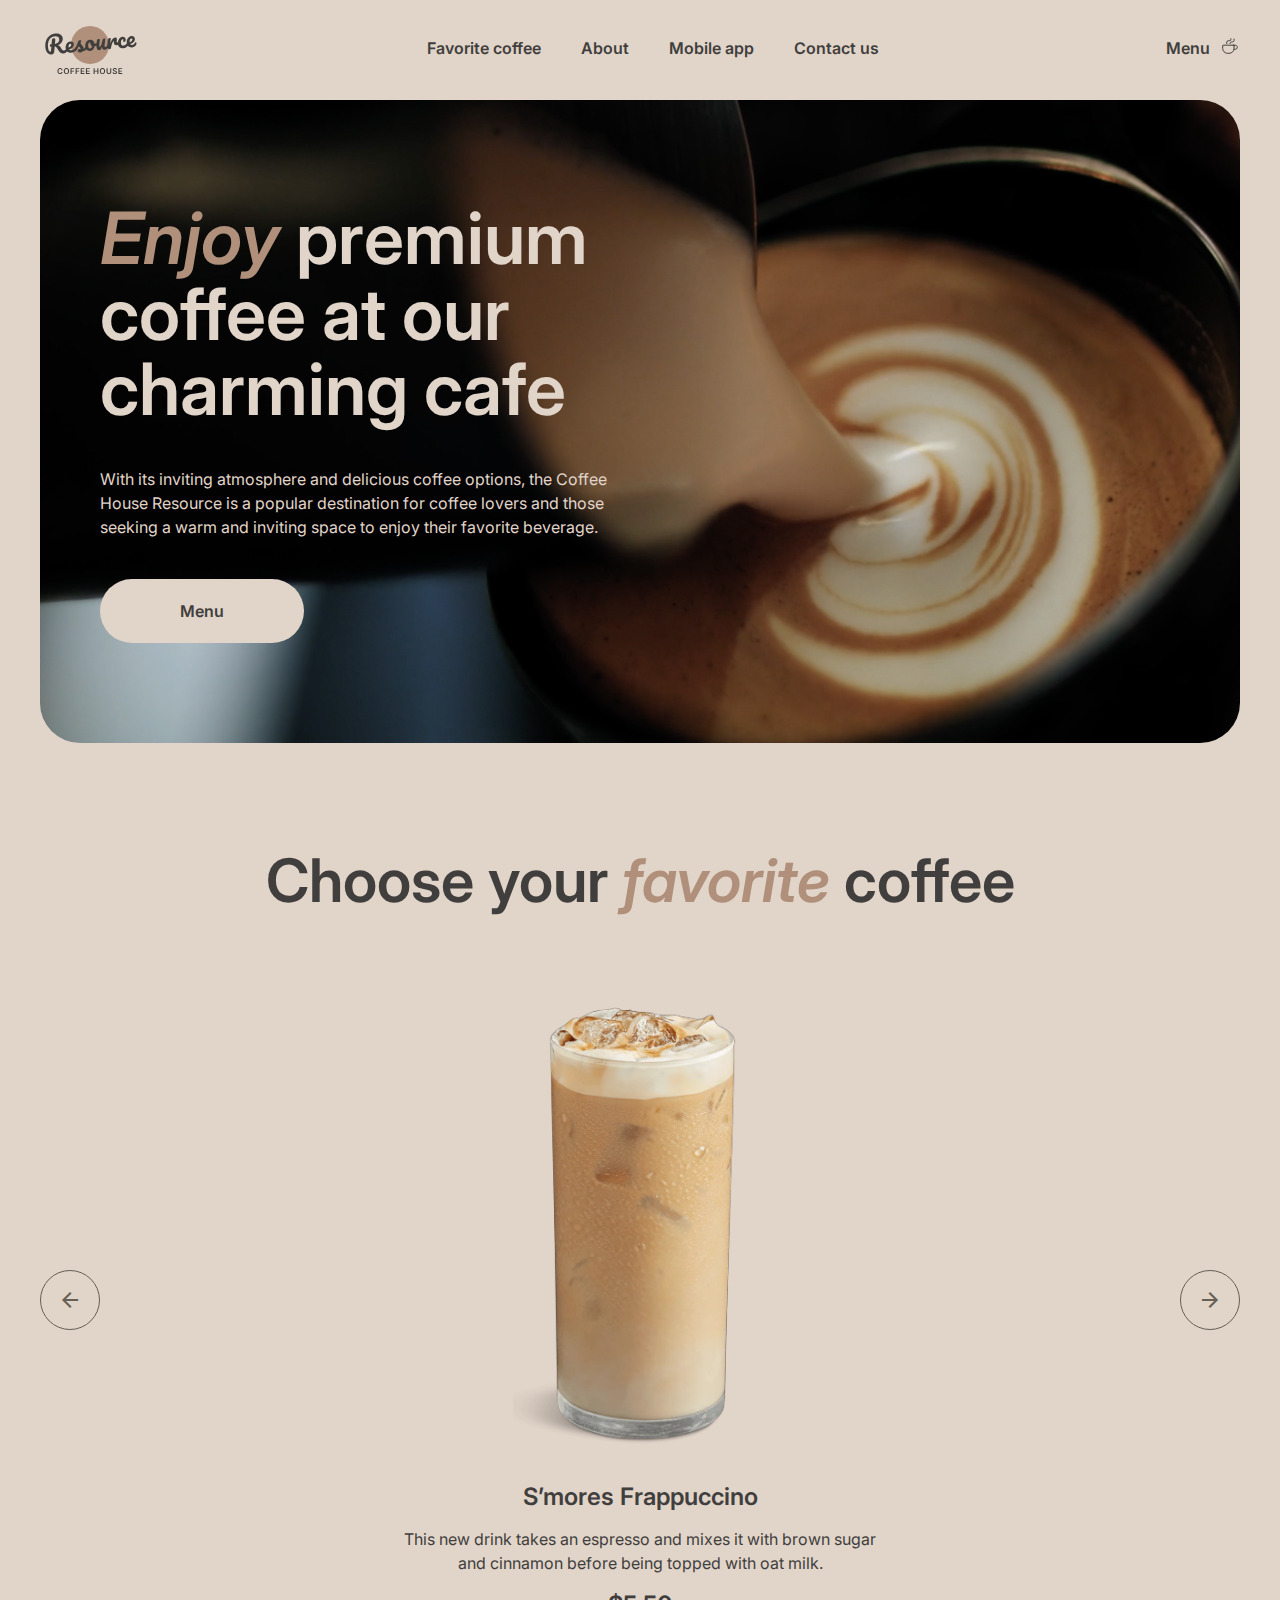
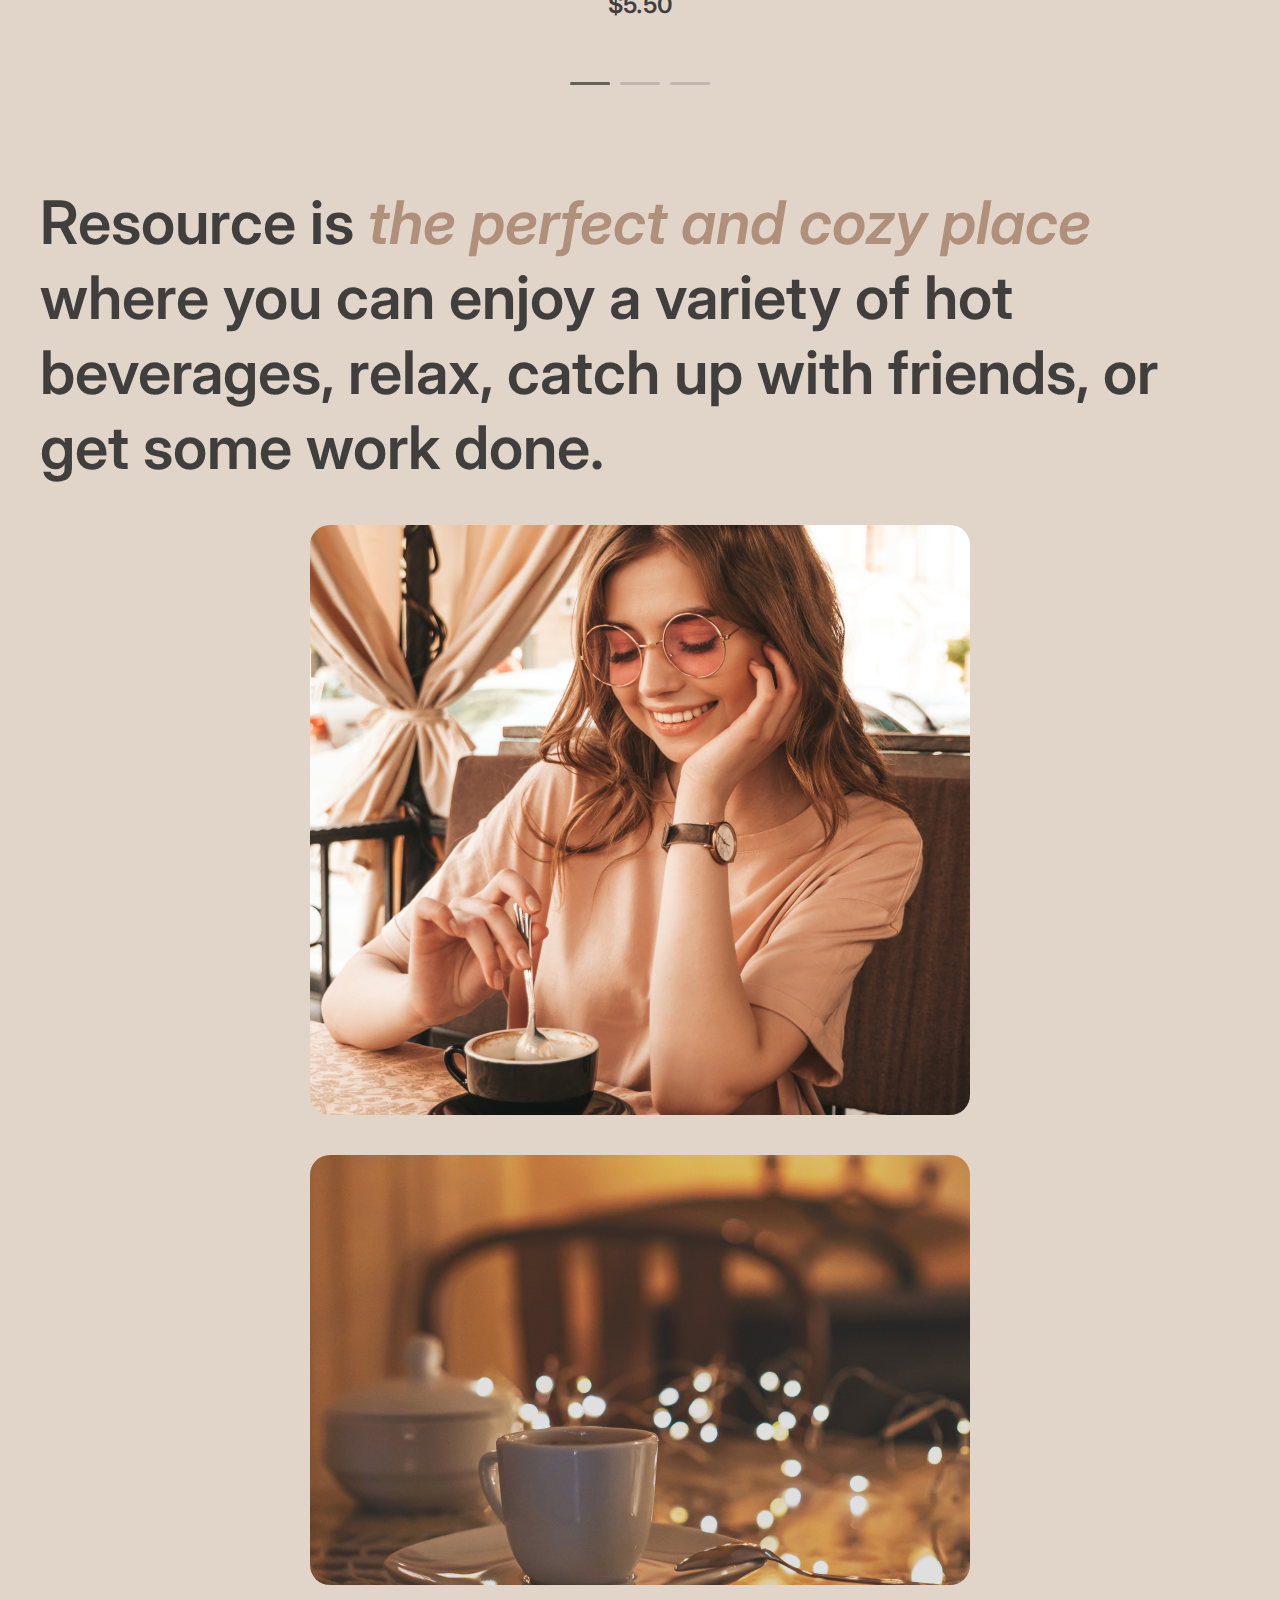
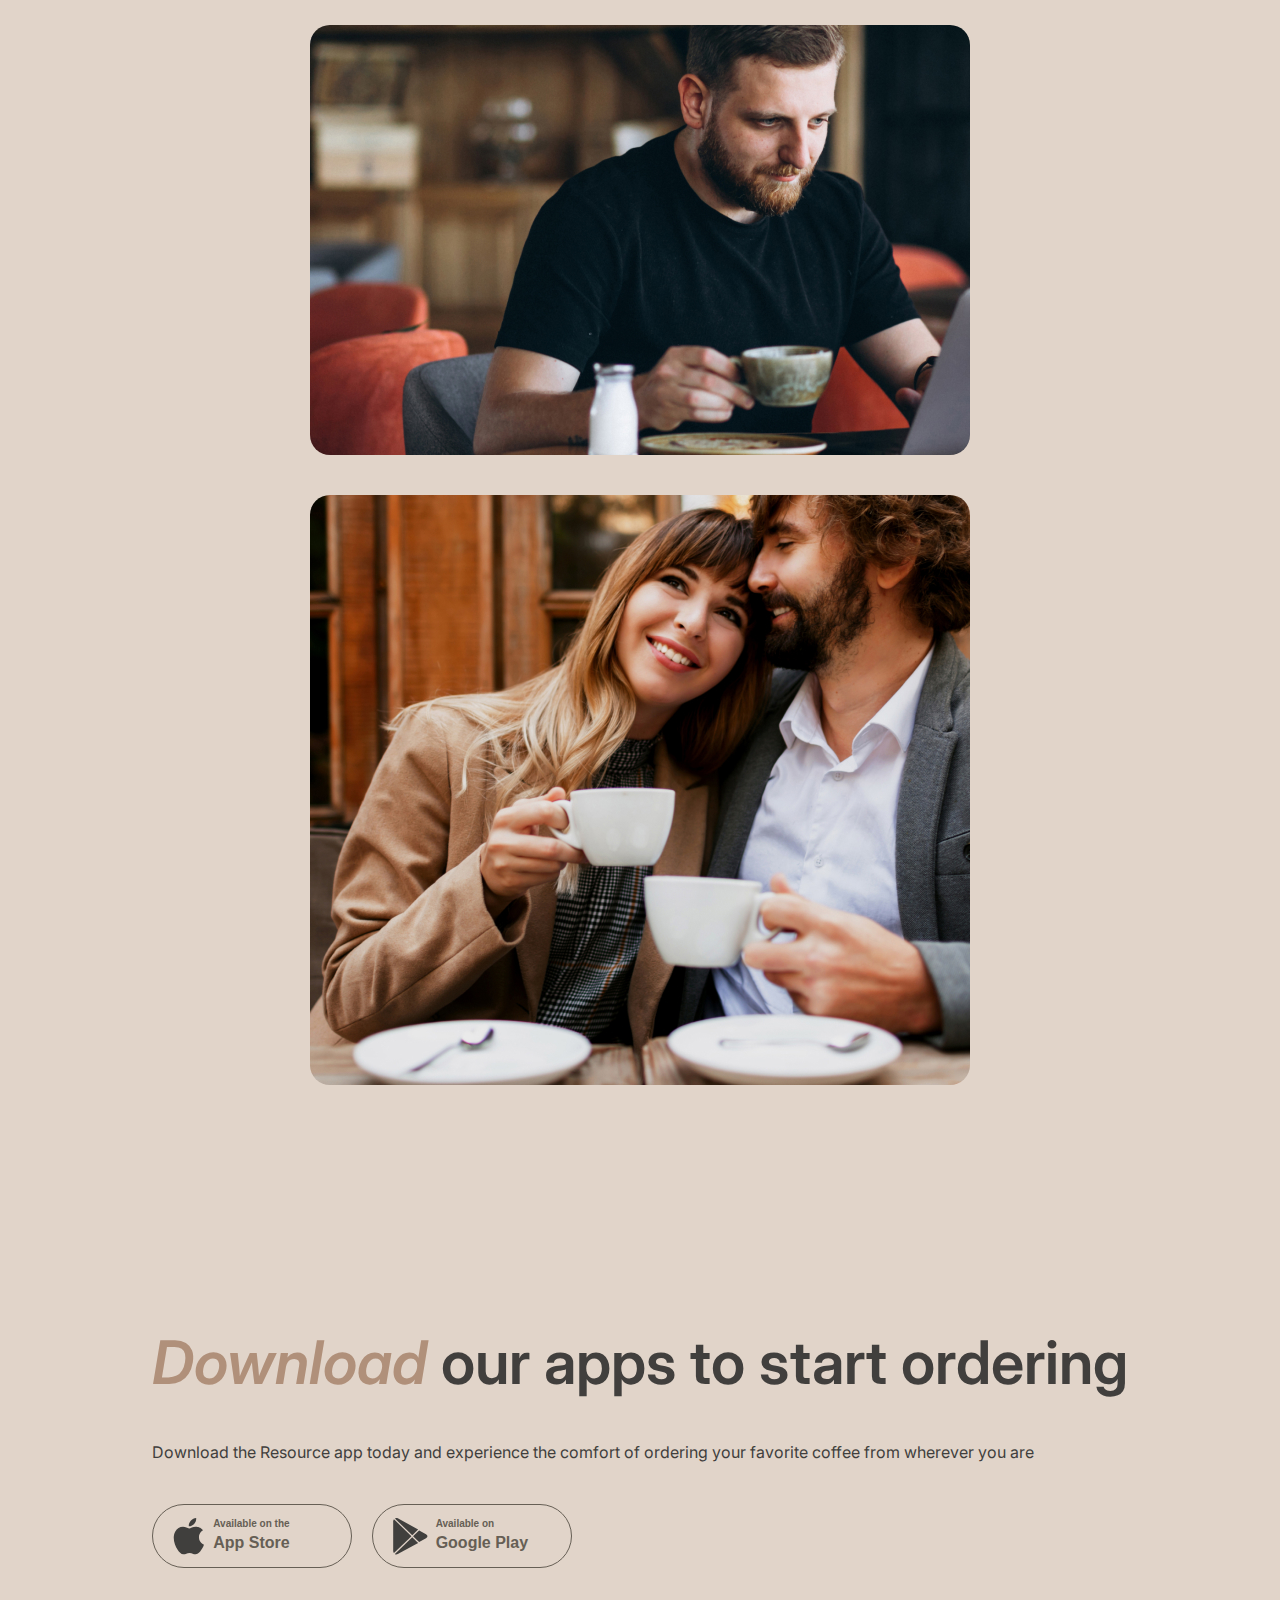
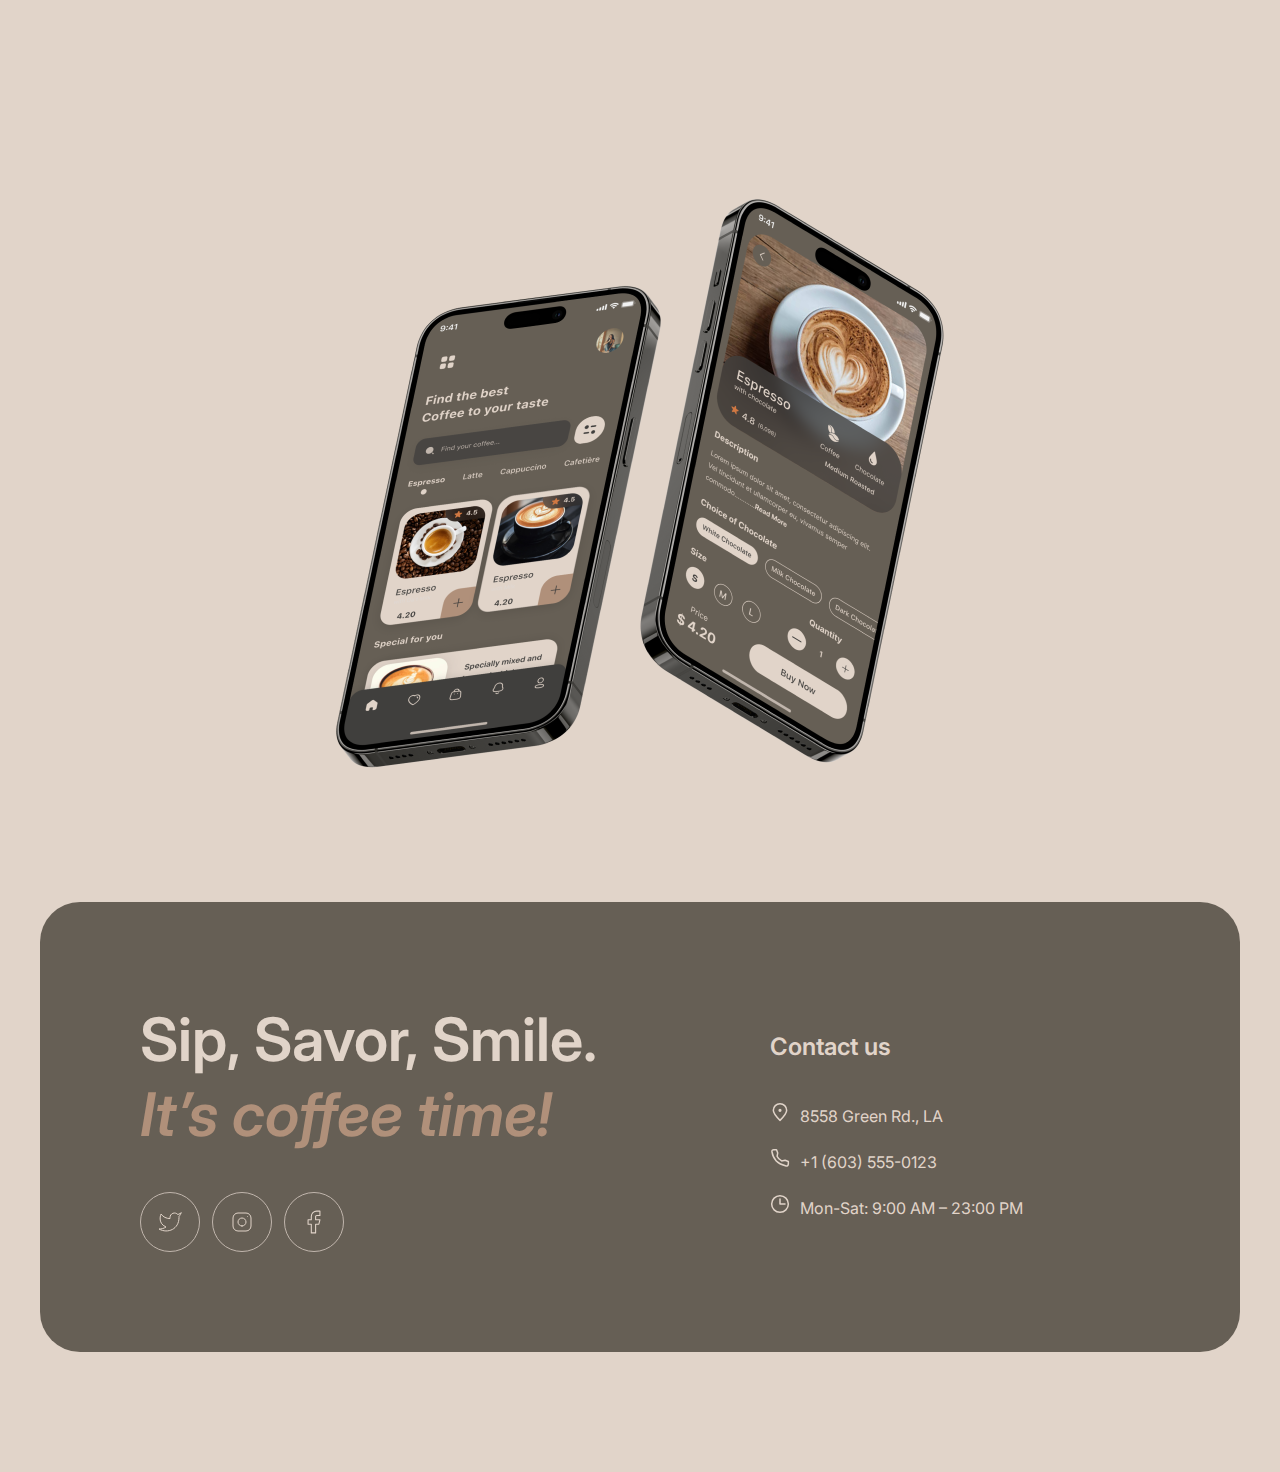
==== commit 35482e97: "Merge pull request #2 from tanyushanel/coffee-house-week3" ====
--- a/coffee-house/index.html
+++ b/coffee-house/index.html
@@ -25,30 +25,36 @@
 
   <body>
     <div class="container">
-      <header>
-        <div class="flex-center nav-bar">
-          <h1 class="invisible">Coffee House</h1>
-          <a href="index.html">
-            <img class="logo" src="assets/icons/logo.png" alt="logo" />
-          </a>
-          <ul class="flex-center nav-bar-menu gap-40">
+      <div class="flex-center nav-bar">
+        <h1 class="invisible">Coffee House</h1>
+        <a href="index.html">
+          <img class="logo" src="assets/icons/logo.svg" alt="logo" />
+        </a>
+        <nav class="flex nav-bar-menu menu-container">
+          <ul class="flex-center gap-40 menu-items">
             <li class="menu-item"><a href="#slider">Favorite coffee</a></li>
             <li class="menu-item"><a href="#about">About</a></li>
             <li class="menu-item"><a href="#mobile">Mobile app</a></li>
             <li class="menu-item"><a href="#contact">Contact us</a></li>
           </ul>
-          <a href="menu.html" class="burger-menu">
-            <img
-              class="burger-menu-button"
-              src="assets/icons/menu-burger.png"
-              alt="burger-menu-pic"
-            />
-            <span class="flex-center gap-10">
-              Menu <img src="assets/icons/coffee-cup.png" alt="coffee-cup" />
-            </span>
-          </a>
-        </div>
-
+          <div class="flex-center burger-menu-link">
+            <a class="flex gap-10" href="menu.html">
+              <span>Menu</span>
+              <img
+                class="icon"
+                src="assets/icons/coffee-cup.svg"
+                alt="coffee-cup"
+              />
+            </a>
+          </div>
+        </nav>
+        <img
+          class="burger-menu-button"
+          src="assets/icons/button-icon-burger.svg"
+          alt="burger-menu-pic"
+        />
+      </div>
+      <header>
         <div class="head-banner">
           <img class="banner-img" src="assets/pics/img-hero.jpg" alt="banner" />
           <div class="banner-desc">
@@ -70,7 +76,7 @@
                 Menu
                 <img
                   class="icon"
-                  src="assets/icons/coffee-cup.png"
+                  src="assets/icons/coffee-cup.svg"
                   alt="coffee-cup"
                 />
               </span>
@@ -82,30 +88,32 @@
         <article id="slider" class="slider-container center">
           <h3>Choose your <span class="accent-txt">favorite</span> coffee</h3>
           <div class="flex-center slider margin-40">
-            <button class="flex-center slider-button button-secondary">
+            <button class="flex-center slider-button previous button-secondary">
               <span class="material-symbols-outlined"> arrow_back </span>
             </button>
             <div class="slider-content">
-              <img
-                class="slider-img"
-                src="assets/pics/coffee-slider-1.png"
-                alt="pic"
-              />
-              <h4 class="margin-15">S’mores Frappuccino</h4>
-              <p class="medium-txt margin-15">
-                This new drink takes an espresso and mixes it with brown sugar
-                and cinnamon before being topped with oat milk.
-              </p>
-              <h4 class="price">$5.50</h4>
+              <div class="slide">
+                <img
+                  class="slider-img"
+                  src="assets/pics/coffee-slider-1.png"
+                  alt="pic"
+                />
+                <h4 class="slider-item-name margin-15">S’mores Frappuccino</h4>
+                <p class="slider-item-desc medium-txt margin-15">
+                  This new drink takes an espresso and mixes it with brown sugar
+                  and cinnamon before being topped with oat milk.
+                </p>
+                <h4 class="price">$5.50</h4>
+              </div>
             </div>
-            <button class="flex-center slider-button button-secondary">
+            <button class="flex-center slider-button next button-secondary">
               <span class="material-symbols-outlined"> arrow_forward </span>
             </button>
           </div>
           <div class="flex-center slider-controls gap-10">
-            <p class="slider-control"></p>
-            <p class="slider-control"></p>
-            <p class="slider-control"></p>
+            <p class="active slider-control"><span></span></p>
+            <p class="slider-control"><span></span></p>
+            <p class="slider-control"><span></span></p>
           </div>
         </article>
         <article id="about" class="about-container margin-100">
@@ -145,24 +153,16 @@
             </p>
             <div class="flex store-button-container gap-20">
               <button class="flex store-button button-secondary gap-8">
-                <img src="assets/icons/app-icon.png" alt="app-icon" />
-                <img
-                  class="hover"
-                  src="assets/icons/app-icon-hover.png"
-                  alt="app-icon"
-                />
+                <img src="assets/icons/app-icon.svg" alt="app-icon" />
+
                 <span class="button-desc left">
                   <span class="caption-txt">Available on the</span>
                   <span>App Store</span>
                 </span>
               </button>
               <button class="flex store-button button-secondary gap-8">
-                <img src="assets/icons/gp-icon.png" alt="gp-icon" />
-                <img
-                  class="hover"
-                  src="assets/icons/gp-icon-hover.png"
-                  alt="gp-icon"
-                />
+                <img src="assets/icons/gp-icon.svg" alt="gp-icon" />
+
                 <span class="button-desc left">
                   <span class="caption-txt">Available on</span>
                   <span>Google Play</span>
@@ -184,25 +184,14 @@
             <span class="accent-txt">It’s coffee time! </span>
           </h3>
           <div class="flex social-button-container margin-40 gap-12">
-            <button class="flex-center social-button">
-              <img src="assets/icons/tweet.png" alt="tweet-pic" />
-              <img
-                class="hover"
-                src="assets/icons/tweet-hover.png"
-                alt="tweet-pic"
-              />
-            </button>
-            <button class="flex-center social-button">
-              <img src="assets/icons/instagram.png" alt="inst-pic" />
-              <img
-                class="hover"
-                src="assets/icons/instagram-hover.png"
-                alt="inst-pic"
-              />
-            </button>
-            <button class="flex-center social-button">
-              <img src="assets/icons/fb.png" alt="fb-pic" />
-              <img class="hover" src="assets/icons/fb-hover.png" alt="fb-pic" />
+            <button class="flex-center social-button button-secondary">
+              <img src="assets/icons/tweet.svg" alt="tweet-pic" />
+            </button>
+            <button class="flex-center social-button button-secondary">
+              <img src="assets/icons/instagram.svg" alt="inst-pic" />
+            </button>
+            <button class="flex-center social-button button-secondary">
+              <img src="assets/icons/fb.svg" alt="fb-pic" />
             </button>
           </div>
         </article>
@@ -211,7 +200,7 @@
 
           <ul class="margin-40">
             <li class="flex margin-20 gap-10">
-              <img src="assets/icons/location.png" alt="loc-icon" />
+              <img src="assets/icons/location.svg" alt="loc-icon" />
               <a
                 class="medium-txt"
                 href="https://www.google.com/maps/search/8558+Green+Rd.,+LA"
@@ -221,19 +210,21 @@
             </li>
 
             <li class="flex margin-20 gap-10">
-              <img src="assets/icons/path.png" alt="phone-icon" />
+              <img src="assets/icons/phone-icon.svg" alt="phone-icon" />
               <a class="medium-txt" href="tel:1(603)555-0123"
                 >+1 (603) 555-0123
               </a>
             </li>
 
             <li class="flex margin-20 gap-10">
-              <img src="assets/icons/clock.png" alt="clock-icon" />
+              <img src="assets/icons/clock.svg" alt="clock-icon" />
               <a class="medium-txt">Mon-Sat: 9:00 AM – 23:00 PM </a>
             </li>
           </ul>
         </div>
       </footer>
     </div>
+    <script type="module" src="main.js"></script>
+    <script type="module" src="slider.js"></script>
   </body>
 </html>
--- a/coffee-house/styles.css
+++ b/coffee-house/styles.css
@@ -12,6 +12,20 @@
   --border-dark-color: rgb(102, 95, 85);
 }
 
+/* DINAMIC CLASSES */
+
+.capitalize {
+  text-transform: capitalize;
+}
+
+.show {
+  display: block;
+}
+
+.hide {
+  display: none;
+}
+
 /* FORMAT CLASSES */
 
 .margin-100 {
@@ -106,15 +120,10 @@
 }
 
 .button-secondary {
+  cursor: pointer;
   color: var(--border-dark-color);
   border: 1px solid var(--border-dark-color);
   border-radius: 100px;
-}
-
-.button-secondary:hover {
-  cursor: pointer;
-  color: var(--border-light-color);
-  background: var(--border-dark-color);
 }
 
 .flex {
@@ -213,17 +222,20 @@
   padding: 1.25rem 2.5rem;
 }
 
-.nav-bar {
-  height: 55px;
-  margin-bottom: 25px;
-}
-
 .logo {
   object-fit: cover;
   object-position: 0 5px;
 }
 
-.nav-bar-menu {
+.nav-bar {
+  position: relative;
+  background: var(--bg-body-color);
+  height: 55px;
+  margin-bottom: 25px;
+}
+
+.nav-bar-menu,
+.menu-items {
   flex-basis: 74.25rem;
 }
 
@@ -233,26 +245,14 @@
   line-height: 150%;
 }
 
-.burger-menu {
+.burger-menu-link {
   font-size: 1rem;
   font-weight: 600;
   line-height: 150%;
 }
 
-.nav-bar-menu a:hover,
-.burger-menu span:hover,
-.menu.burger-menu span {
-  box-shadow: 0px 2px 0px 0px var(--text-dark-color);
-}
-
 .burger-menu-button {
   display: none;
-}
-
-.burger-menu-link {
-  font-size: 2rem;
-  font-weight: 600;
-  line-height: 125%;
 }
 
 .footer {
@@ -262,7 +262,7 @@
 }
 
 .contacts-heading {
-  width: 33.125rem;
+  width: 530px;
 }
 
 .social-button {
@@ -278,24 +278,8 @@
   height: 1.5rem;
 }
 
-.social-button:hover {
-  background: var(--bg-body-color);
-}
-
-.social-button:hover img {
-  display: none;
-}
-
-.social-button:hover .hover {
-  display: block;
-}
-
 .contacts-desc li {
   align-items: baseline;
-}
-
-.contacts-desc li > a:hover {
-  box-shadow: 0px 2px 0px 0px var(--text-light-color);
 }
 
 /* HOME */
@@ -327,27 +311,61 @@
 }
 
 .icon {
-  display: none;
-}
-
-.banner-button:hover .icon {
+  width: 20px;
+  height: 20px;
+}
+
+.banner-button .icon {
   position: absolute;
-  right: 3.125rem;
-  display: block;
+  opacity: 0;
 }
 
 .slider {
   justify-content: space-between;
+  min-height: 684px;
+}
+
+.slider-content {
+  display: flex;
+  flex-direction: row;
+
+  max-width: 480px;
+  overflow: hidden;
+}
+
+.slide {
+  transform: translateX(0);
+  transition: transform 1s ease-out;
+}
+
+.slide.slide-next {
+  transform: translateX(100%);
+  transition: transform 1s ease-out;
+}
+
+.slide.slide-back {
+  transform: translateX(-100%);
+  transition: transform 1s ease-out;
 }
 
 .slider-control {
+  position: relative;
+  overflow: hidden;
   width: 2.5rem;
-  border: 2px solid var(--border-light-color);
+  height: 3px;
+  background: var(--border-light-color);
   border-radius: 100px;
 }
 
-.slider-control:first-child {
-  border: 2px solid var(--border-dark-color);
+.slider-control.active span {
+  position: absolute;
+  left: 0;
+  width: 1px;
+  height: 100%;
+  transform-origin: left;
+  transform: scaleX(50);
+  background: var(--border-dark-color);
+  transition: transform 2s ease;
 }
 
 .slider-img {
@@ -373,10 +391,10 @@
   max-width: 41.25rem;
 }
 .grid-container .grid-item:nth-child(3n + 1) {
-  max-height: 36.875rem;
+  max-height: 590px;
 }
 .grid-container .grid-item:not(:nth-child(3n + 1)) {
-  max-height: 26.875rem;
+  max-height: 430px;
 }
 
 .grid-item {
@@ -388,18 +406,13 @@
   object-fit: cover;
   transform: scale(1.1);
 }
-.grid-item img:hover {
-  object-fit: cover;
-  transform: none;
-  transition: ease-in-out 0.5s;
-}
 
 .mobile-presentation {
   justify-content: center;
 }
 
 .mobile-img {
-  width: 39.375rem;
+  width: 630px;
 }
 
 .mobile-img img {
@@ -416,23 +429,6 @@
   padding: 12px 20px;
   height: 64px;
   width: 200px;
-}
-
-.hover {
-  display: none;
-}
-
-.store-button:hover {
-  color: var(--border-light-color);
-  background: var(--border-dark-color);
-}
-
-.store-button:hover img {
-  display: none;
-}
-
-.store-button:hover img.hover {
-  display: block;
 }
 
 .button-desc span {
@@ -446,21 +442,13 @@
   padding-right: 18px;
   font-weight: 600;
   border: 1px solid var(--border-light-color);
-}
-
-input[type="radio"] {
-  position: absolute;
-  opacity: 0;
-  padding: 8px;
-  padding-right: 18px;
-  font-weight: 600;
-  border: 1px solid var(--border-light-color);
-}
-
-.tab-item:focus-within,
-input[type="radio"]:checked + label {
+  border-radius: 100px;
+}
+
+.tab-item.active {
   color: var(--border-light-color);
   background: var(--border-dark-color);
+  transition: background 0.5s ease-in-out;
 }
 
 .tab-item img {
@@ -514,6 +502,80 @@
 
 /* MEDIA QUERIES */
 
+@media (hover: hover) {
+  .button-secondary:hover {
+    color: var(--border-light-color);
+    background: var(--border-dark-color);
+    transition: background 0.5s ease-in-out;
+  }
+
+  .banner-button:hover .icon {
+    position: absolute;
+    right: 50px;
+    opacity: 1;
+    transition: opacity 0.5s ease-in-out;
+  }
+
+  .contacts-desc li > a:hover {
+    box-shadow: 0px 2px 0px 0px var(--text-light-color);
+  }
+
+  .social-button:hover {
+    background: var(--bg-body-color);
+    transition: background 0.5s ease-in-out;
+  }
+
+  .social-button:hover img {
+    filter: invert(26%) sepia(7%) saturate(10%) hue-rotate(359deg)
+      brightness(90%) contrast(92%);
+  }
+
+  .nav-bar-menu a:hover,
+  .burger-menu-link a:hover {
+    box-shadow: 0px 2px 0px 0px var(--text-dark-color);
+    transition: box-shadow 0.5s ease-in-out;
+  }
+
+  .grid-item img:hover {
+    object-fit: cover;
+    transform: none;
+    transition: ease-in-out 0.5s;
+  }
+
+  .store-button:hover {
+    color: var(--border-light-color);
+    background: var(--border-dark-color);
+  }
+
+  .store-button:hover img {
+    filter: invert(94%) sepia(9%) saturate(435%) hue-rotate(332deg)
+      brightness(90%) contrast(96%);
+  }
+}
+
+@media (hover: none) {
+  .button-secondary.click {
+    color: var(--border-light-color);
+    background: var(--border-dark-color);
+    transition: background 0.5s ease-in-out;
+  }
+
+  .button-secondary.click img {
+    filter: invert(94%) sepia(9%) saturate(435%) hue-rotate(332deg)
+      brightness(90%) contrast(96%);
+  }
+
+  .social-button.click {
+    background: var(--bg-body-color);
+    transition: background 0.5s ease;
+  }
+
+  .social-button.click img {
+    filter: invert(26%) sepia(7%) saturate(10%) hue-rotate(359deg)
+      brightness(90%) contrast(92%);
+  }
+}
+
 @media screen and (min-width: 1440px) {
   h4 {
     font-size: 1.5rem;
@@ -540,8 +602,13 @@
   }
 
   .mobile-desc {
-    max-width: 39.375rem;
+    max-width: 630px;
     padding-top: 5px;
+  }
+
+  .menu.burger-menu-link {
+    box-shadow: 0px 2px 0px 0px var(--text-dark-color);
+    pointer-events: none;
   }
 }
 
@@ -555,27 +622,69 @@
     max-width: 530px;
     margin: 100px 60px;
   }
+  .menu.burger-menu-link {
+    box-shadow: 0px 2px 0px 0px var(--text-dark-color);
+    pointer-events: none;
+  }
 }
 
 @media screen and (max-width: 768px) {
   .container {
     max-width: 768px;
     padding: 20px 40px;
+    overflow-x: hidden;
   }
 
   .burger-menu-button {
     display: block;
   }
-  .burger-menu span {
-    display: none;
-  }
 
   .nav-bar {
     justify-content: space-between;
   }
 
   .nav-bar-menu {
-    display: none;
+    background: var(--bg-body-color);
+    position: absolute;
+    top: 80px;
+    padding: 60px 0;
+    justify-content: flex-start;
+    flex-direction: column;
+    min-width: 100%;
+    z-index: 3;
+    gap: 100px;
+  }
+
+  .menu-container {
+    max-width: 100%;
+    transform: translateX(100%);
+    transition: transform 0.7s ease-out;
+  }
+
+  .menu-container.show {
+    display: flex;
+    transform: translateX(0);
+  }
+
+  .nav-bar-menu .menu-items {
+    gap: 60px;
+    flex-basis: content;
+    flex-direction: column;
+  }
+
+  .menu-items .menu-item a,
+  .burger-menu-link a {
+    font-size: 2rem;
+    line-height: 40px;
+  }
+
+  .burger-menu-link .icon {
+    width: 40px;
+    height: 40px;
+  }
+
+  .burger-menu-link {
+    flex-basis: 20vh;
   }
 
   .head-banner .banner-img {
@@ -592,6 +701,7 @@
 
   .slider-content {
     max-width: 480px;
+    overflow: hidden;
   }
 
   .grid-container {
@@ -607,13 +717,16 @@
 
   .grid-menu-container {
     padding: 0 10px;
-    max-height: 1052px;
     overflow: hidden;
   }
 
   .bttn-refresh {
     display: flex;
     margin: 40px auto;
+  }
+
+  .bttn-refresh.hide {
+    display: none;
   }
 
   .mobile-img {
@@ -724,11 +837,6 @@
     gap: 8px;
   }
 
-  a,
-  button {
-    pointer-events: none;
-  }
-
   .slider {
     justify-content: center;
   }
@@ -741,7 +849,6 @@
 
   .grid-menu-container {
     padding: 0 10px;
-
     max-height: 2144px;
     overflow: hidden;
   }
